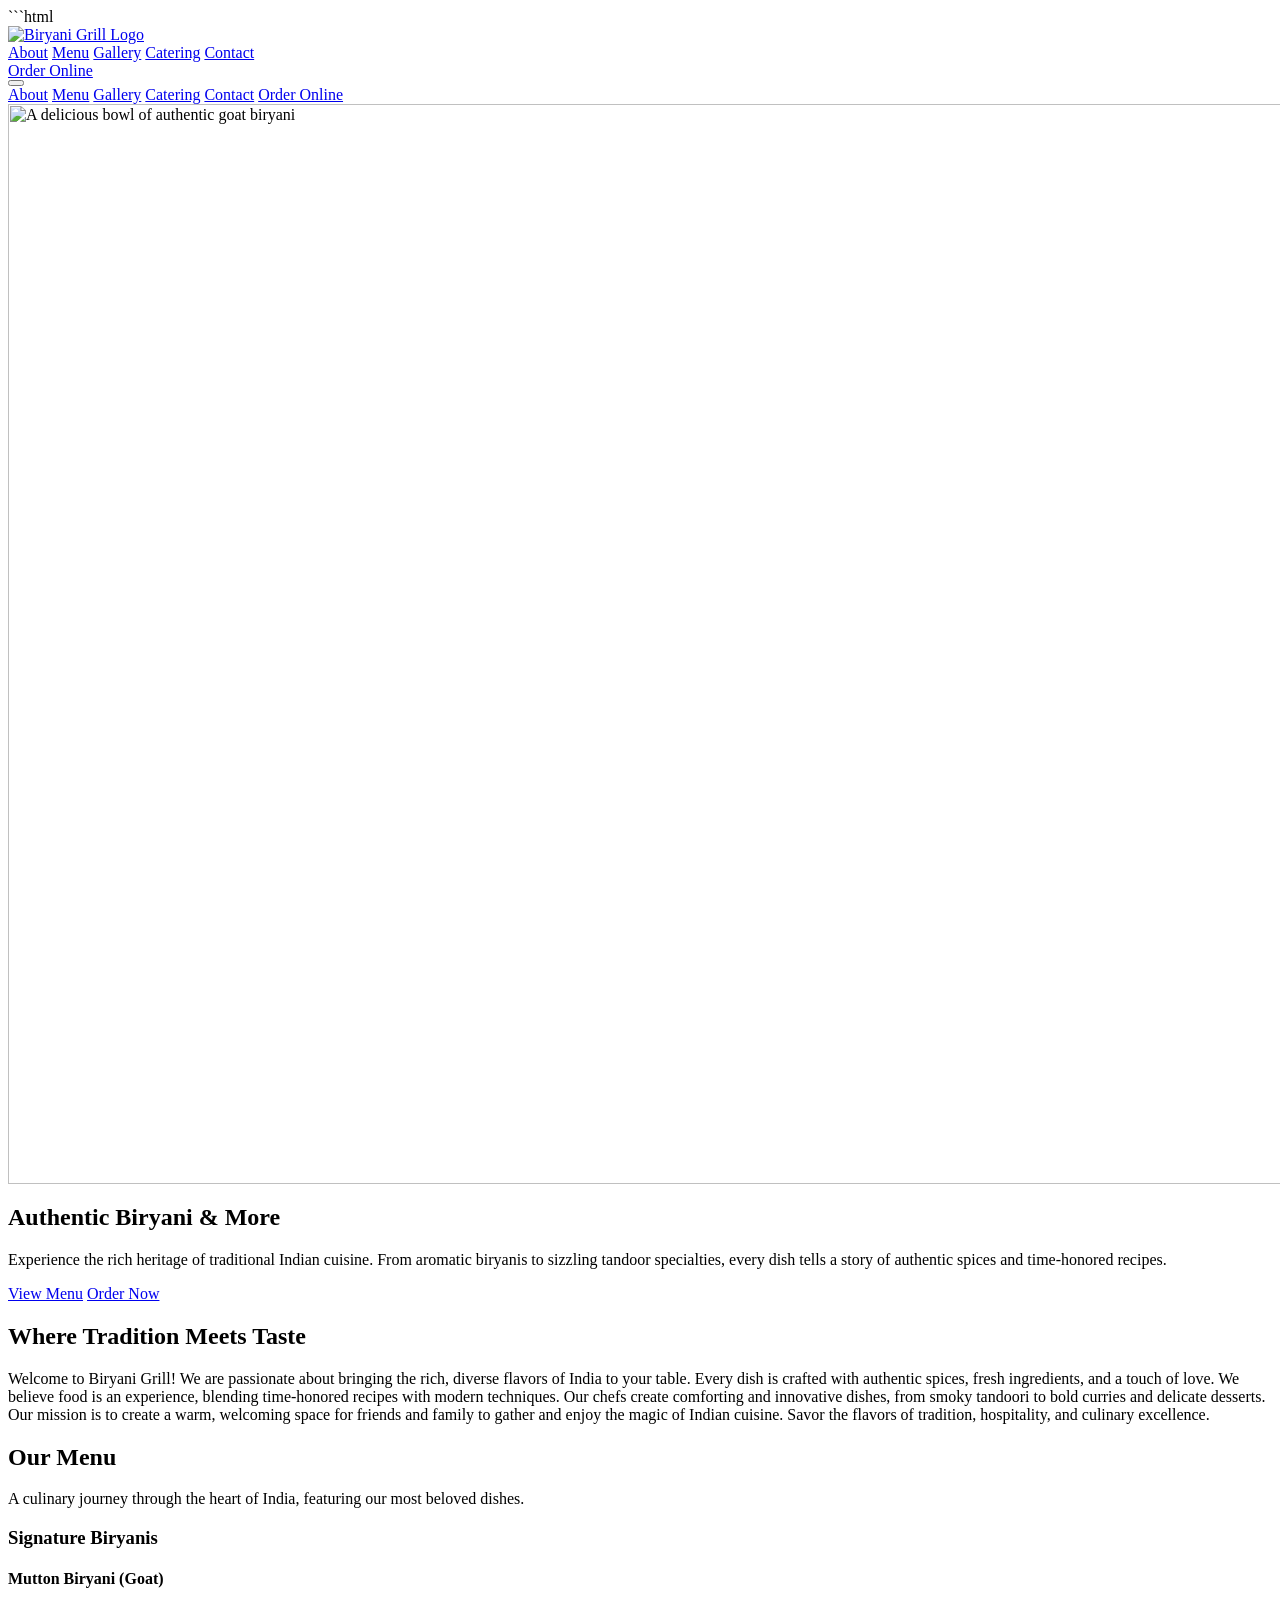
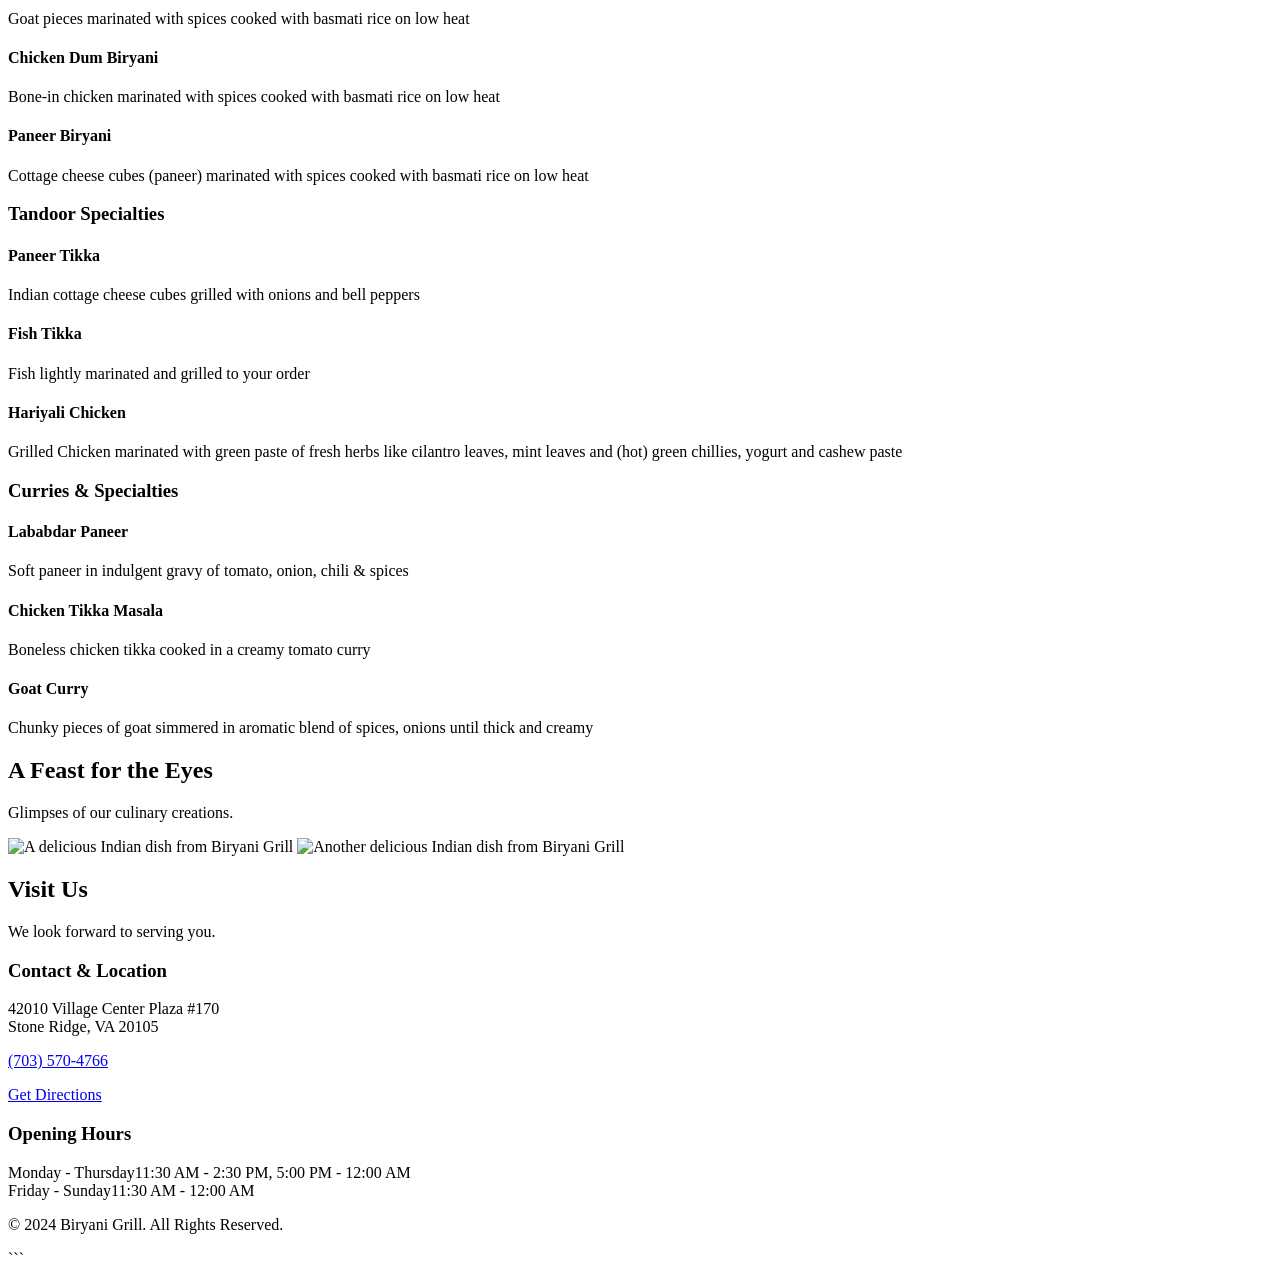
==== index.html @ 62612de9 "Updates from chat" ====
```html
<!DOCTYPE html>
<html lang="en" class="scroll-smooth">
<head>
    <meta charset="UTF-8">
    <meta name="viewport" content="width=device-width, initial-scale=1.0">
    <title>Biryani Grill – Authentic Indian Cuisine in Stone Ridge, VA</title>
    <meta name="description" content="Welcome to Biryani Grill! We serve authentic halal Indian biryani, tandoori dishes, and curries in Stone Ridge, VA. Dine-in, order online, or cater with us.">
    
    <!-- Open Graph -->
    <meta property="og:title" content="Biryani Grill – Authentic Indian Cuisine in Stone Ridge, VA">
    <meta property="og:description" content="Welcome to Biryani Grill! We serve authentic halal Indian biryani, tandoori dishes, and curries in Stone Ridge, VA. Dine-in, order online, or cater with us.">
    <meta property="og:type" content="website">
    <meta property="og:image" content="https://quseprdus1.blob.core.windows.net/kora-business-images/user-media/e6f0d2d3-84e2-43df-84f0-ff2c4bc6a031/de8c94d8-887e-4625-825f-ec262dbc28df/1777050733_3svif9.webp">
    <meta property="og:url" content="https://biryanigrill.com/">

    <!-- Favicon -->
    <link rel="icon" href="https://quseprdus1.blob.core.windows.net/kora-business-images/user-media/e6f0d2d3-84e2-43df-84f0-ff2c4bc6a031/de8c94d8-887e-4625-825f-ec262dbc28df/1777050731_bhnup9.webp">
    <link rel="shortcut icon" href="https://quseprdus1.blob.core.windows.net/kora-business-images/user-media/e6f0d2d3-84e2-43df-84f0-ff2c4bc6a031/de8c94d8-887e-4625-825f-ec262dbc28df/1777050731_bhnup9.webp">
    <link rel="apple-touch-icon" href="https://quseprdus1.blob.core.windows.net/kora-business-images/user-media/e6f0d2d3-84e2-43df-84f0-ff2c4bc6a031/de8c94d8-887e-4625-825f-ec262dbc28df/1777050731_bhnup9.webp">

    <!-- Canonical -->
    <link rel="canonical" href="https://biryanigrill.com/">

    <!-- Hero image preload -->
    <link rel="preload" as="image" href="https://quseprdus1.blob.core.windows.net/kora-business-images/user-media/e6f0d2d3-84e2-43df-84f0-ff2c4bc6a031/de8c94d8-887e-4625-825f-ec262dbc28df/1777050733_3svif9.webp">

    <!-- JSON-LD Structured Data -->
    <script type="application/ld+json">
    {
      "@context": "https://schema.org",
      "@type": "Restaurant",
      "name": "Biryani Grill",
      "description": "Welcome to Biryani Grill, where tradition meets taste! We are passionate about bringing the rich, diverse flavors of India to your table. Every dish is crafted with authentic spices, fresh ingredients, and a touch of love. We believe food is an experience, blending time-honored recipes with modern techniques. Our chefs create comforting and innovative dishes, from smoky tandoori to bold curries and delicate desserts. Our mission is to create a warm, welcoming space for friends and family to gather and enjoy the magic of Indian cuisine. Savor the flavors of tradition, hospitality, and culinary excellence.",
      "address": {
        "@type": "PostalAddress",
        "streetAddress": "42010 Village Center Plaza #170",
        "addressLocality": "Stone Ridge",
        "addressRegion": "VA",
        "postalCode": "20105",
        "addressCountry": "US"
      },
      "telephone": "+1-703-570-4766",
      "openingHours": [
        "Mo-Th 11:30-14:30",
        "Mo-Th 17:00-00:00",
        "Fr-Su 11:30-00:00"
      ],
      "image": "https://quseprdus1.blob.core.windows.net/kora-business-images/user-media/e6f0d2d3-84e2-43df-84f0-ff2c4bc6a031/de8c94d8-887e-4625-825f-ec262dbc28df/1777050731_bhnup9.webp",
      "servesCuisine": "Indian",
      "priceRange": "$$"
    }
    </script>

    <!-- Tailwind CSS -->
    <script src="https://cdn.tailwindcss.com"></script>
    <style type="text/tailwindcss">
        @layer base {
            h1, h2, h3, h4, h5, h6 {
                @apply font-serif;
            }
        }
        @layer utilities {
            .text-shadow {
                text-shadow: 2px 2px 4px rgba(0, 0, 0, 0.6);
            }
        }
    </style>
    <script>
        tailwind.config = {
            theme: {
                extend: {
                    colors: {
                        primary: '#000000',
                        secondary: '#ffffff',
                        accent: '#FFC107',
                    },
                    fontFamily: {
                        sans: ['"Lato"', 'sans-serif'],
                        serif: ['"Playfair Display"', 'serif'],
                    }
                }
            }
        }
    </script>
    
    <!-- Google Fonts -->
    <link rel="preconnect" href="https://fonts.googleapis.com">
    <link rel="preconnect" href="https://fonts.gstatic.com" crossorigin>
    <link href="https://fonts.googleapis.com/css2?family=Lato:wght@400;700&family=Playfair+Display:wght@700;900&display=swap" rel="stylesheet">
</head>
<body class="bg-primary text-secondary font-sans">

    <!-- Header -->
    <header id="header" class="bg-primary/80 backdrop-blur-md fixed top-0 left-0 right-0 z-50 transition-all duration-300">
        <div class="container mx-auto px-4 sm:px-6 lg:px-8">
            <div class="flex items-center justify-between h-20">
                <a href="index.html" class="flex-shrink-0">
                    <img class="h-12 w-auto" src="https://quseprdus1.blob.core.windows.net/kora-business-images/user-media/e6f0d2d3-84e2-43df-84f0-ff2c4bc6a031/de8c94d8-887e-4625-825f-ec262dbc28df/1777050731_bhnup9.webp" alt="Biryani Grill Logo">
                </a>
                <nav class="hidden md:flex items-center space-x-8">
                    <a href="#about" class="text-secondary hover:text-accent transition-colors">About</a>
                    <a href="#menu" class="text-secondary hover:text-accent transition-colors">Menu</a>
                    <a href="#gallery" class="text-secondary hover:text-accent transition-colors">Gallery</a>
                    <a href="catering.html" class="text-secondary hover:text-accent transition-colors">Catering</a>
                    <a href="#contact" class="text-secondary hover:text-accent transition-colors">Contact</a>
                </nav>
                <a href="tel:+17035704766" class="hidden md:inline-block bg-accent text-primary font-bold py-2 px-6 rounded-full hover:bg-yellow-300 transition-colors">Order Online</a>
                <div class="md:hidden">
                    <button id="mobile-menu-button" class="text-secondary focus:outline-none">
                        <i data-lucide="menu" class="w-6 h-6"></i>
                    </button>
                </div>
            </div>
        </div>
        <!-- Mobile Menu -->
        <div id="mobile-menu" class="hidden md:hidden">
            <nav class="px-2 pt-2 pb-4 space-y-1 sm:px-3">
                <a href="#about" class="block px-3 py-2 rounded-md text-base font-medium text-secondary hover:text-accent hover:bg-gray-800">About</a>
                <a href="#menu" class="block px-3 py-2 rounded-md text-base font-medium text-secondary hover:text-accent hover:bg-gray-800">Menu</a>
                <a href="#gallery" class="block px-3 py-2 rounded-md text-base font-medium text-secondary hover:text-accent hover:bg-gray-800">Gallery</a>
                <a href="catering.html" class="block px-3 py-2 rounded-md text-base font-medium text-secondary hover:text-accent hover:bg-gray-800">Catering</a>
                <a href="#contact" class="block px-3 py-2 rounded-md text-base font-medium text-secondary hover:text-accent hover:bg-gray-800">Contact</a>
                <a href="tel:+17035704766" class="block w-full text-left mt-2 px-3 py-2 rounded-md text-base font-medium bg-accent text-primary hover:bg-yellow-300">Order Online</a>
            </nav>
        </div>
    </header>

    <main>
        <!-- Hero Section -->
        <section class="relative h-screen min-h-[600px] flex items-center justify-center text-center text-secondary">
            <div class="absolute inset-0 bg-primary/60 z-10"></div>
            <img src="https://quseprdus1.blob.core.windows.net/kora-business-images/user-media/e6f0d2d3-84e2-43df-84f0-ff2c4bc6a031/de8c94d8-887e-4625-825f-ec262dbc28df/1777050733_3svif9.webp" 
                 alt="A delicious bowl of authentic goat biryani" 
                 class="absolute inset-0 w-full h-full object-cover"
                 loading="eager" fetchpriority="high" decoding="async" width="1920" height="1080">
            <div class="relative z-20 p-4">
                <h1 class="text-5xl md:text-7xl font-bold font-serif text-shadow mb-4">Authentic Biryani & More</h1>
                <p class="max-w-2xl mx-auto text-lg md:text-xl text-shadow mb-8">Experience the rich heritage of traditional Indian cuisine. From aromatic biryanis to sizzling tandoor specialties, every dish tells a story of authentic spices and time-honored recipes.</p>
                <div class="space-x-4">
                    <a href="#menu" class="bg-accent text-primary font-bold py-3 px-8 rounded-full hover:bg-yellow-300 transition-colors text-lg">View Menu</a>
                    <a href="tel:+17035704766" class="bg-transparent border-2 border-accent text-accent font-bold py-3 px-8 rounded-full hover:bg-accent hover:text-primary transition-colors text-lg">Order Now</a>
                </div>
            </div>
        </section>

        <!-- About Section -->
        <section id="about" class="py-20 sm:py-32 bg-gray-900">
            <div class="container mx-auto px-4 sm:px-6 lg:px-8">
                <div class="max-w-3xl mx-auto text-center">
                    <h2 class="text-4xl font-bold text-accent mb-6">Where Tradition Meets Taste</h2>
                    <p class="text-lg text-gray-300 leading-relaxed">
                        Welcome to Biryani Grill! We are passionate about bringing the rich, diverse flavors of India to your table. Every dish is crafted with authentic spices, fresh ingredients, and a touch of love. We believe food is an experience, blending time-honored recipes with modern techniques. Our chefs create comforting and innovative dishes, from smoky tandoori to bold curries and delicate desserts. Our mission is to create a warm, welcoming space for friends and family to gather and enjoy the magic of Indian cuisine. Savor the flavors of tradition, hospitality, and culinary excellence.
                    </p>
                </div>
            </div>
        </section>

        <!-- Menu Section -->
        <section id="menu" class="py-20 sm:py-32">
            <div class="container mx-auto px-4 sm:px-6 lg:px-8">
                <div class="text-center mb-16">
                    <h2 class="text-4xl font-bold text-accent mb-4">Our Menu</h2>
                    <p class="text-lg text-gray-300 max-w-2xl mx-auto">A culinary journey through the heart of India, featuring our most beloved dishes.</p>
                </div>
                <div class="grid md:grid-cols-2 lg:grid-cols-3 gap-12">
                    <div>
                        <h3 class="text-2xl font-bold text-accent border-b-2 border-accent/50 pb-2 mb-6">Signature Biryanis</h3>
                        <div class="space-y-6">
                            <div>
                                <h4 class="text-xl font-bold">Mutton Biryani (Goat)</h4>
                                <p class="text-gray-400">Goat pieces marinated with spices cooked with basmati rice on low heat</p>
                            </div>
                            <div>
                                <h4 class="text-xl font-bold">Chicken Dum Biryani</h4>
                                <p class="text-gray-400">Bone-in chicken marinated with spices cooked with basmati rice on low heat</p>
                            </div>
                            <div>
                                <h4 class="text-xl font-bold">Paneer Biryani</h4>
                                <p class="text-gray-400">Cottage cheese cubes (paneer) marinated with spices cooked with basmati rice on low heat</p>
                            </div>
                        </div>
                    </div>
                    <div>
                        <h3 class="text-2xl font-bold text-accent border-b-2 border-accent/50 pb-2 mb-6">Tandoor Specialties</h3>
                        <div class="space-y-6">
                            <div>
                                <h4 class="text-xl font-bold">Paneer Tikka</h4>
                                <p class="text-gray-400">Indian cottage cheese cubes grilled with onions and bell peppers</p>
                            </div>
                            <div>
                                <h4 class="text-xl font-bold">Fish Tikka</h4>
                                <p class="text-gray-400">Fish lightly marinated and grilled to your order</p>
                            </div>
                            <div>
                                <h4 class="text-xl font-bold">Hariyali Chicken</h4>
                                <p class="text-gray-400">Grilled Chicken marinated with green paste of fresh herbs like cilantro leaves, mint leaves and (hot) green chillies, yogurt and cashew paste</p>
                            </div>
                        </div>
                    </div>
                    <div>
                        <h3 class="text-2xl font-bold text-accent border-b-2 border-accent/50 pb-2 mb-6">Curries & Specialties</h3>
                        <div class="space-y-6">
                            <div>
                                <h4 class="text-xl font-bold">Lababdar Paneer</h4>
                                <p class="text-gray-400">Soft paneer in indulgent gravy of tomato, onion, chili & spices</p>
                            </div>
                            <div>
                                <h4 class="text-xl font-bold">Chicken Tikka Masala</h4>
                                <p class="text-gray-400">Boneless chicken tikka cooked in a creamy tomato curry</p>
                            </div>
                            <div>
                                <h4 class="text-xl font-bold">Goat Curry</h4>
                                <p class="text-gray-400">Chunky pieces of goat simmered in aromatic blend of spices, onions until thick and creamy</p>
                            </div>
                        </div>
                    </div>
                </div>
            </div>
        </section>

        <!-- Gallery Section -->
        <section id="gallery" class="py-20 sm:py-32 bg-gray-900">
            <div class="container mx-auto px-4 sm:px-6 lg:px-8">
                <div class="text-center mb-16">
                    <h2 class="text-4xl font-bold text-accent mb-4">A Feast for the Eyes</h2>
                    <p class="text-lg text-gray-300">Glimpses of our culinary creations.</p>
                </div>
                <div class="grid grid-cols-1 sm:grid-cols-2 gap-4">
                    <img src="https://quseprdus1.blob.core.windows.net/kora-business-images/user-media/e6f0d2d3-84e2-43df-84f0-ff2c4bc6a031/de8c94d8-887e-4625-825f-ec262dbc28df/1777050734_c4uli3.webp" alt="A delicious Indian dish from Biryani Grill" class="w-full h-full object-cover rounded-lg shadow-lg" loading="lazy">
                    <img src="https://quseprdus1.blob.core.windows.net/kora-business-images/user-media/e6f0d2d3-84e2-43df-84f0-ff2c4bc6a031/de8c94d8-887e-4625-825f-ec262dbc28df/1777050736_p3c1go.webp" alt="Another delicious Indian dish from Biryani Grill" class="w-full h-full object-cover rounded-lg shadow-lg" loading="lazy">
                </div>
            </div>
        </section>

        <!-- Contact & Hours Section -->
        <section id="contact" class="py-20 sm:py-32">
            <div class="container mx-auto px-4 sm:px-6 lg:px-8">
                <div class="text-center mb-16">
                    <h2 class="text-4xl font-bold text-accent mb-4">Visit Us</h2>
                    <p class="text-lg text-gray-300">We look forward to serving you.</p>
                </div>
                <div class="grid md:grid-cols-2 gap-12 items-start">
                    <div class="bg-gray-900 p-8 rounded-lg">
                        <h3 class="text-2xl font-bold text-accent mb-6">Contact & Location</h3>
                        <div class="space-y-4 text-lg">
                            <p class="flex items-start">
                                <i data-lucide="map-pin" class="w-6 h-6 mr-3 mt-1 text-accent flex-shrink-0"></i>
                                <span>42010 Village Center Plaza #170<br>Stone Ridge, VA 20105</span>
                            </p>
                            <p class="flex items-center">
                                <i data-lucide="phone" class="w-6 h-6 mr-3 text-accent"></i>
                                <a href="tel:+17035704766" class="hover:text-accent">(703) 570-4766</a>
                            </p>
                        </div>
                         <a href="https://www.google.com/maps/search/?api=1&query=42010%20Village%20Center%20Plaza%20%23170%2C%20Stone%20Ridge%2C%20VA%2020105" target="_blank" rel="noopener noreferrer" class="mt-6 inline-block bg-accent text-primary font-bold py-3 px-8 rounded-full hover:bg-yellow-300 transition-colors">Get Directions</a>
                    </div>
                    <div class="bg-gray-900 p-8 rounded-lg">
                        <h3 class="text-2xl font-bold text-accent mb-6">Opening Hours</h3>
                        <div class="space-y-2 text-lg">
                            <div class="flex justify-between"><span class="text-gray-300">Monday - Thursday</span><span>11:30 AM - 2:30 PM, 5:00 PM - 12:00 AM</span></div>
                            <div class="flex justify-between"><span class="text-gray-300">Friday - Sunday</span><span>11:30 AM - 12:00 AM</span></div>
                        </div>
                    </div>
                </div>
            </div>
        </section>
    </main>

    <!-- Footer -->
    <footer class="bg-gray-900 border-t border-gray-800">
        <div class="container mx-auto px-4 sm:px-6 lg:px-8 py-8">
            <div class="flex flex-col sm:flex-row justify-between items-center">
                <p class="text-gray-400">&copy; 2024 Biryani Grill. All Rights Reserved.</p>
                <div class="flex space-x-4 mt-4 sm:mt-0">
                    <a href="https://www.instagram.com/biryanigrill_va/?igsh=MXY0OG0zMWxxcHZ1aA%3D%3D" target="_blank" rel="noopener noreferrer" class="text-gray-400 hover:text-accent"><i data-lucide="instagram" class="w-6 h-6"></i></a>
                    <a href="https://www.facebook.com/biryanigrillva" target="_blank" rel="noopener noreferrer" class="text-gray-400 hover:text-accent"><i data-lucide="facebook" class="w-6 h-6"></i></a>
                </div>
            </div>
        </div>
    </footer>

    <!-- Lucide Icons -->
    <script src="https://unpkg.com/lucide@latest"></script>
    <script>
        lucide.createIcons();

        // Mobile menu toggle
        const mobileMenuButton = document.getElementById('mobile-menu-button');
        const mobileMenu = document.getElementById('mobile-menu');
        mobileMenuButton.addEventListener('click', () => {
            mobileMenu.classList.toggle('hidden');
        });

        // Close mobile menu on link click
        document.querySelectorAll('#mobile-menu a').forEach(link => {
            link.addEventListener('click', () => {
                mobileMenu.classList.add('hidden');
            });
        });
        
        // Header shadow on scroll
        const header = document.getElementById('header');
        window.addEventListener('scroll', () => {
            if (window.scrollY > 10) {
                header.classList.add('shadow-lg');
            } else {
                header.classList.remove('shadow-lg');
            }
        });
    </script>
</body>
</html>
```
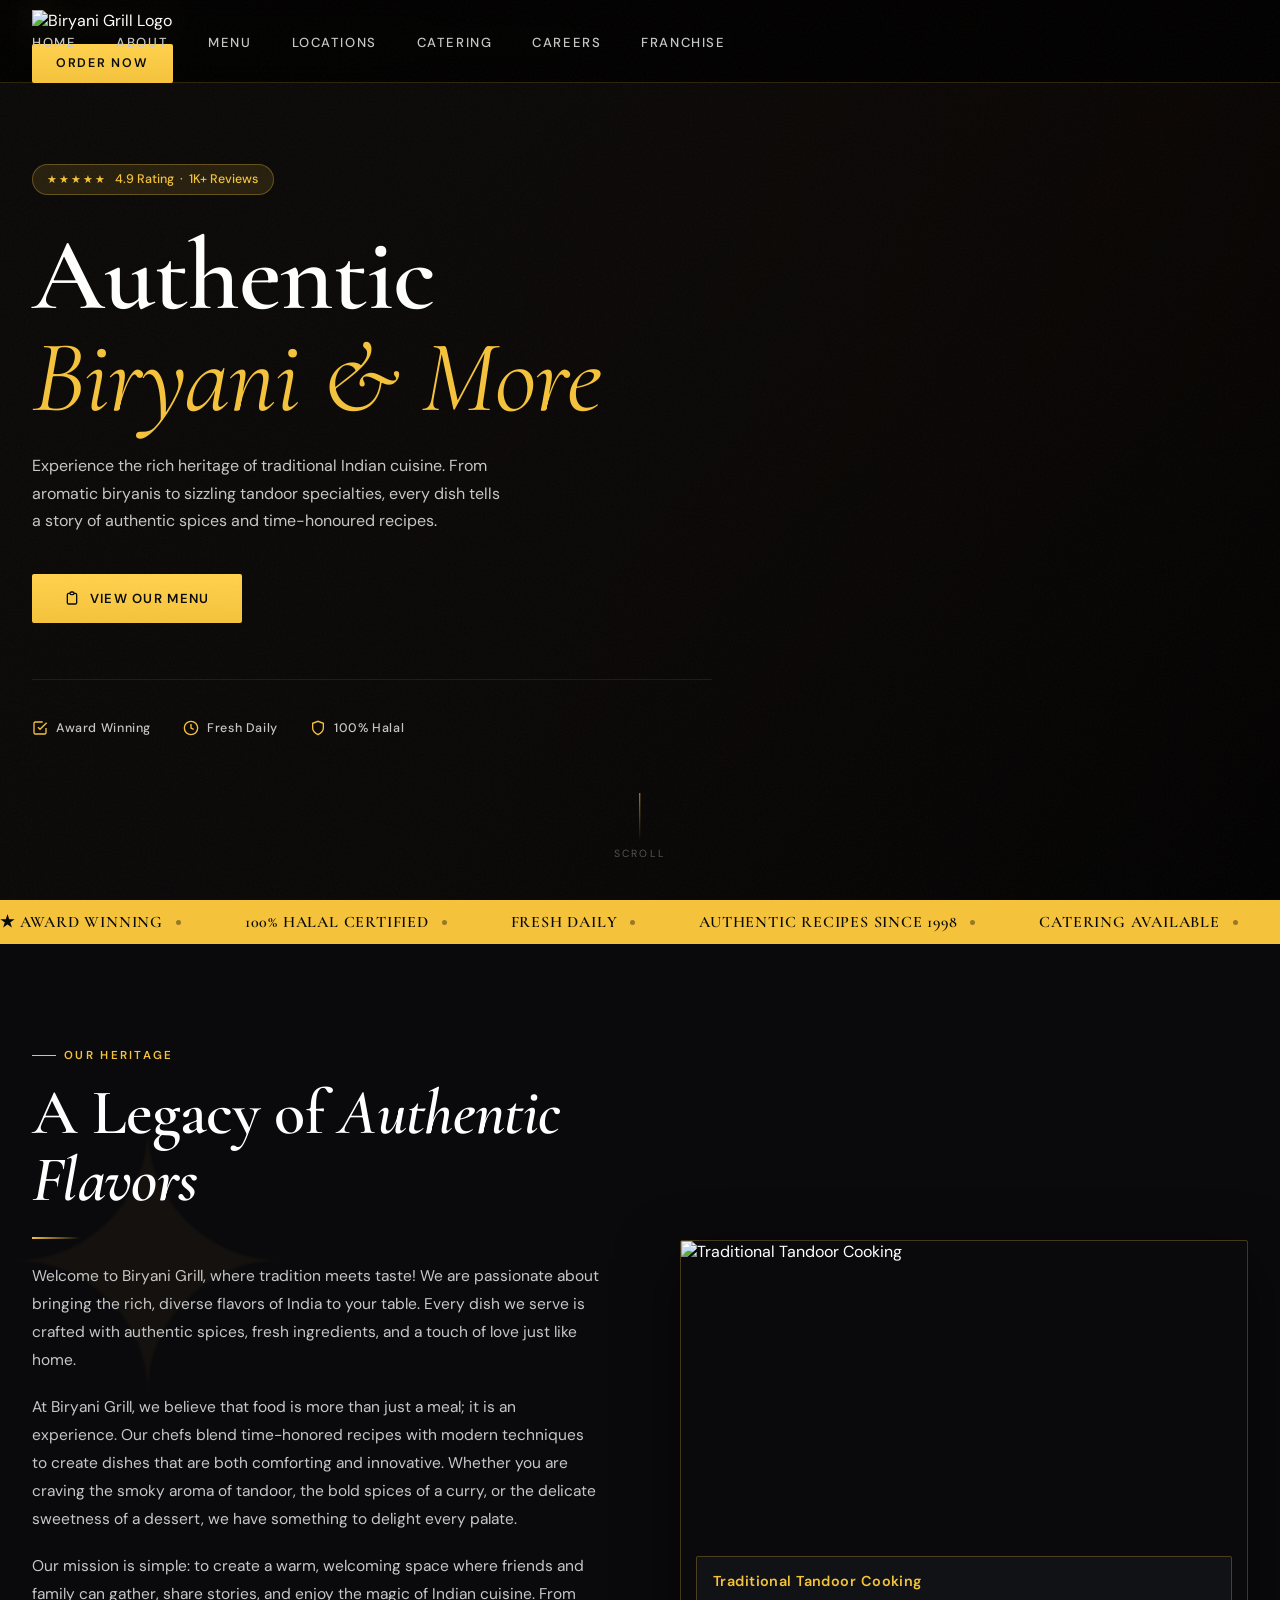
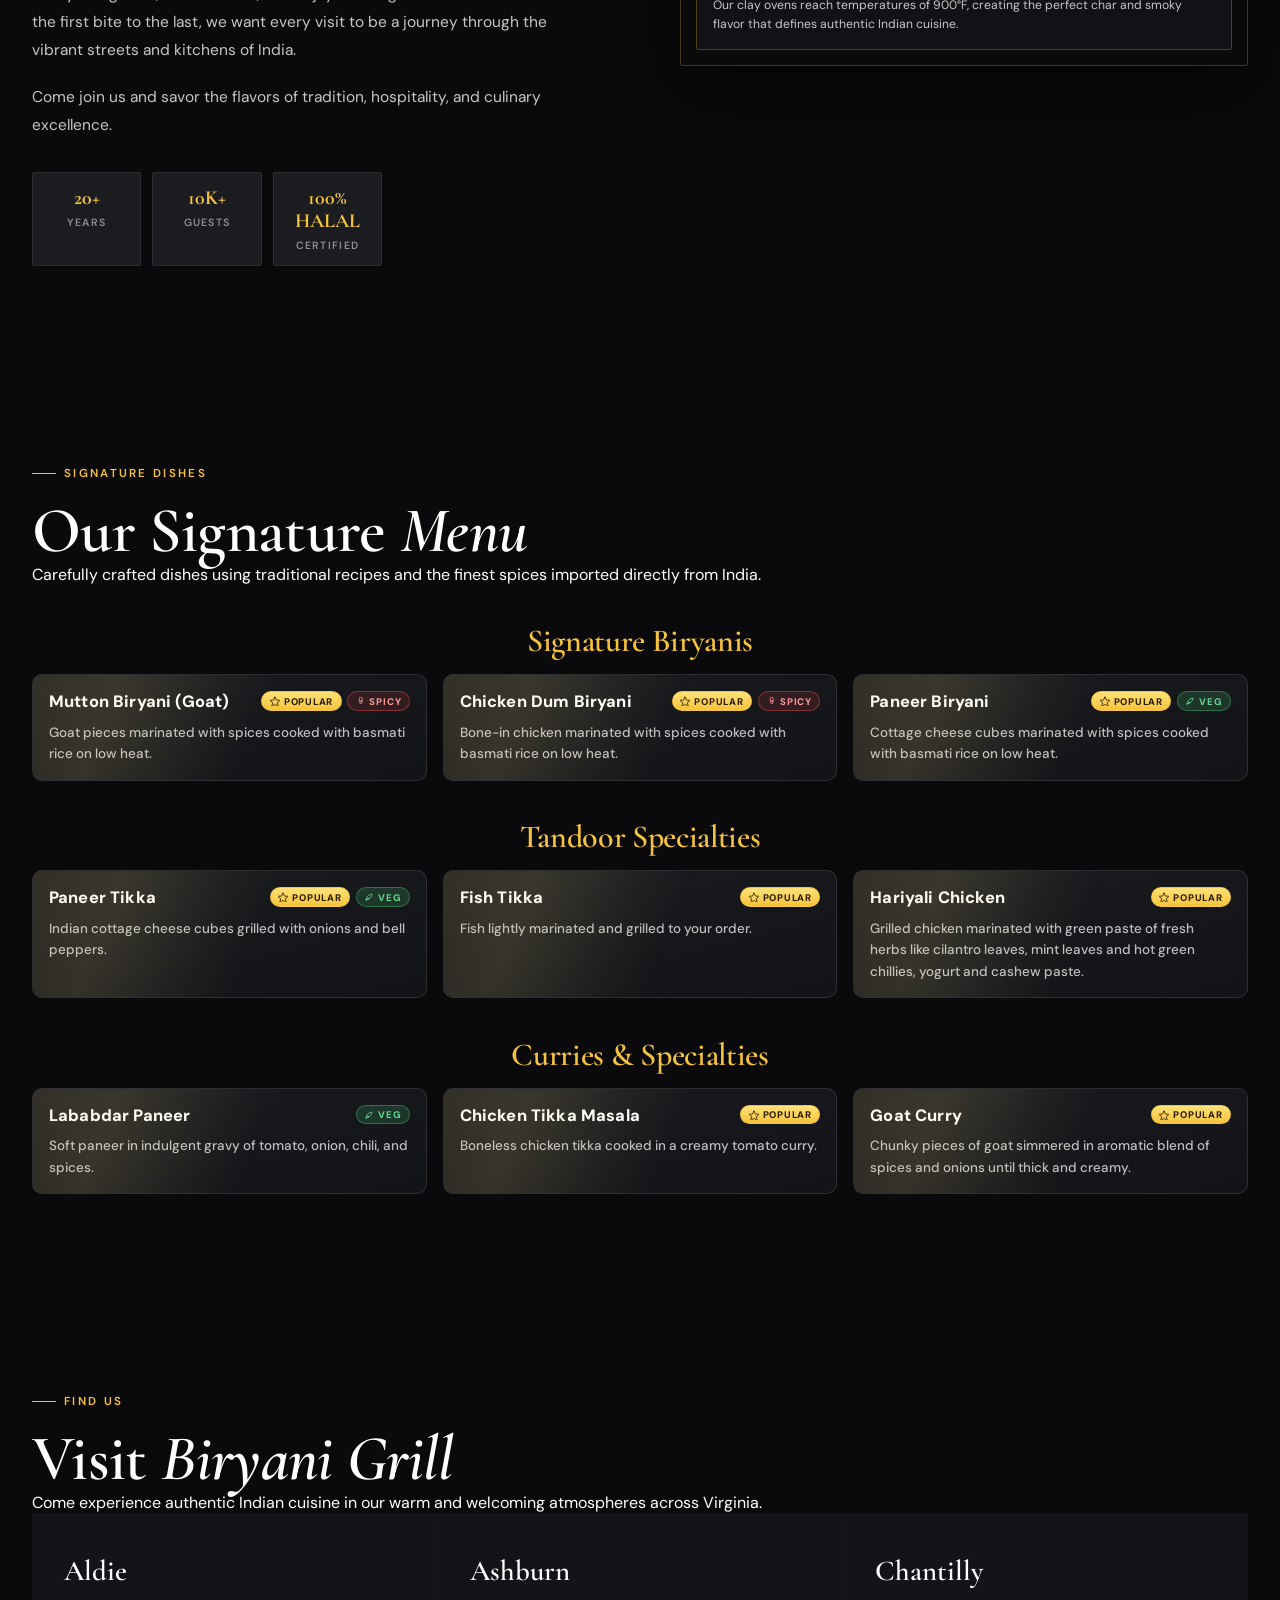
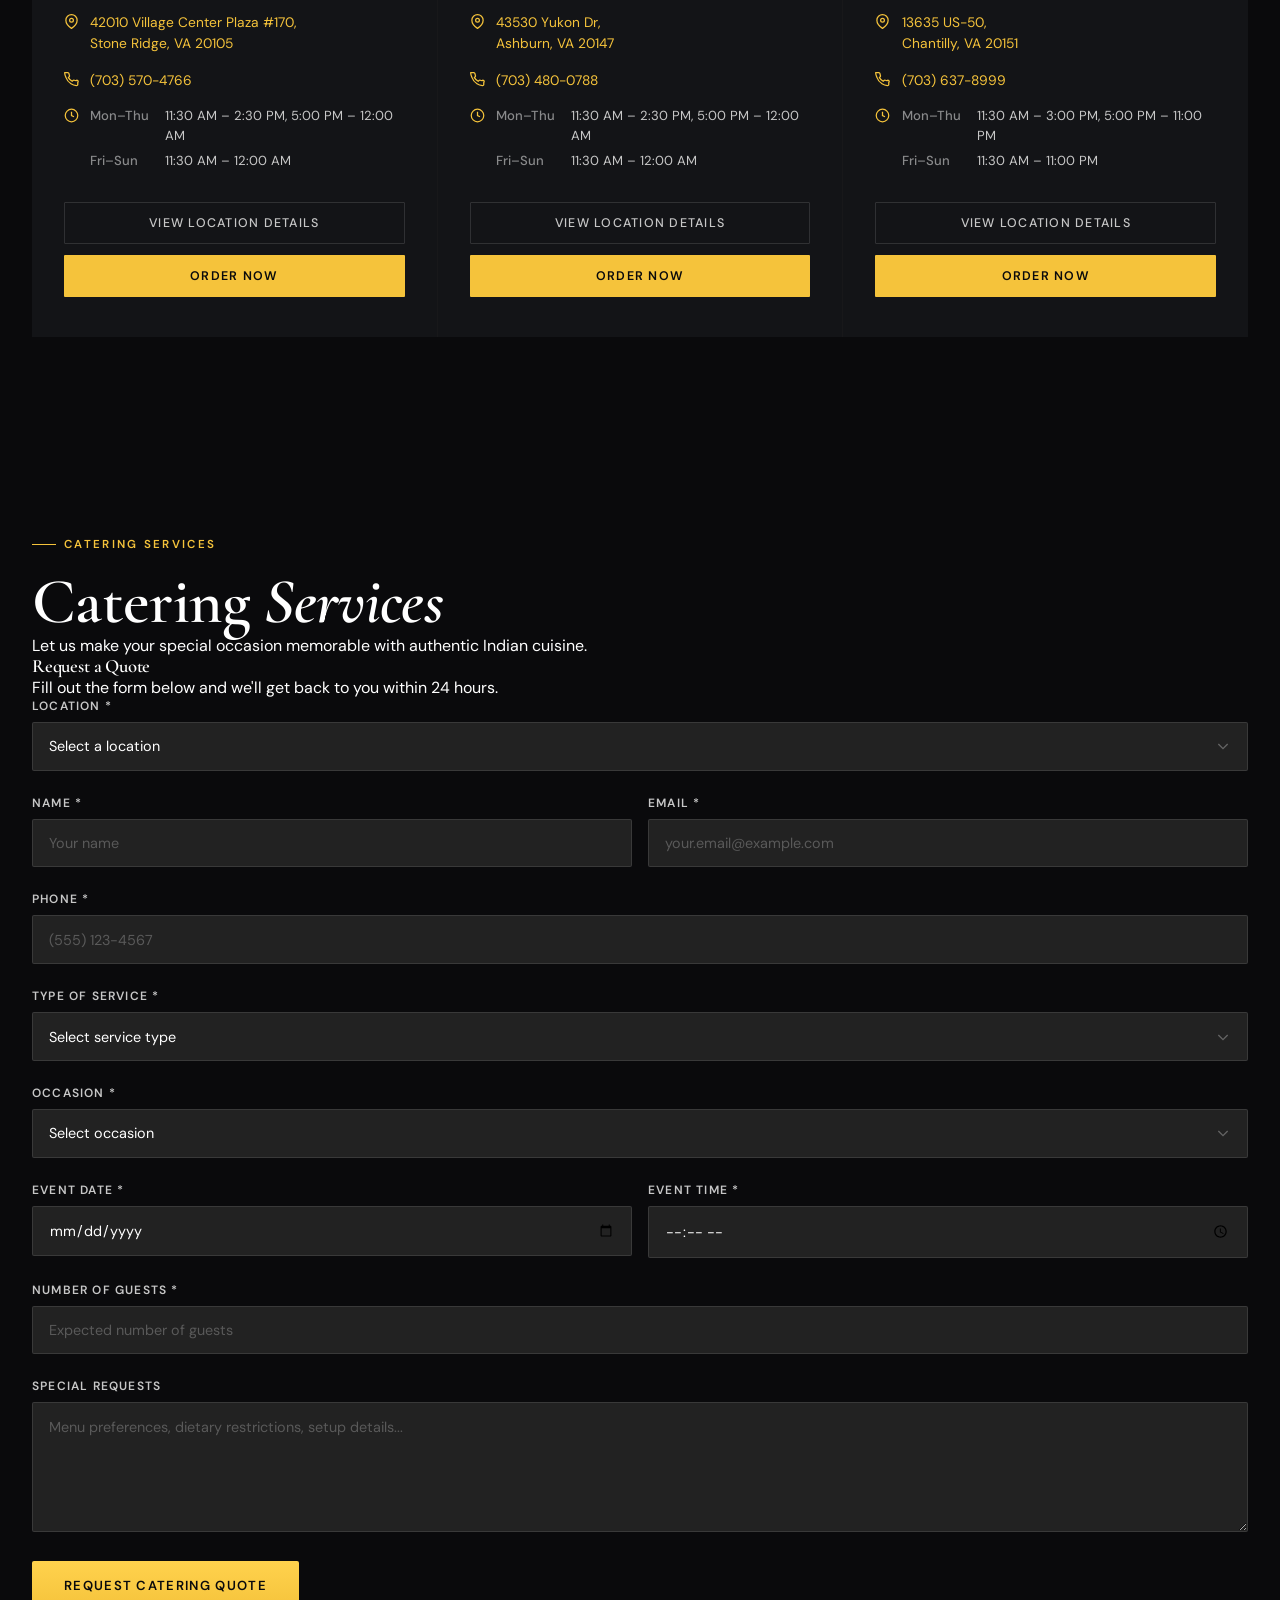
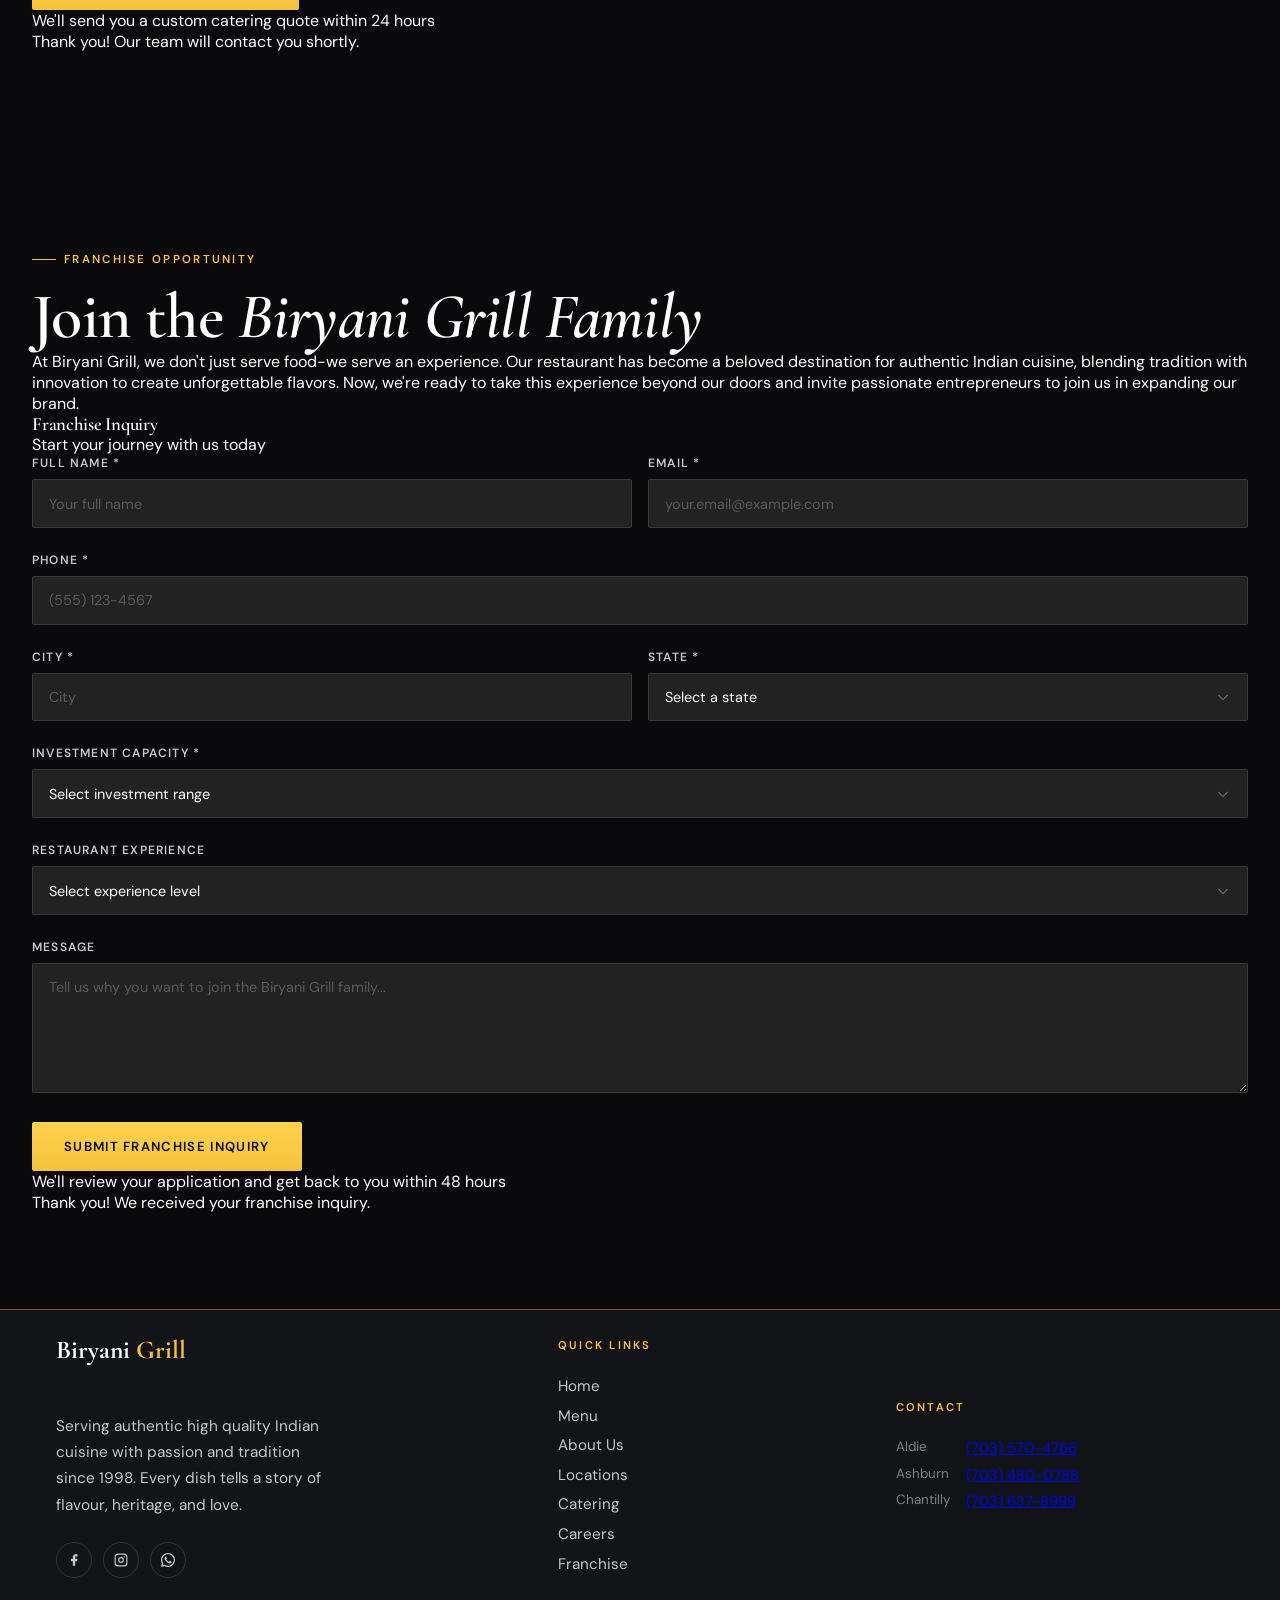
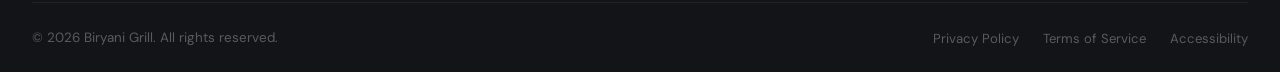
==== commit 5bc9c01f: "Add new HTML pages for About Us, Aldie, Ashburn, Chantilly, Careers, Franchise, and updated Catering" ====
--- a/index.html
+++ b/index.html
@@ -1,314 +1,782 @@
-```html
 <!DOCTYPE html>
-<html lang="en" class="scroll-smooth">
+<html lang="en">
+
 <head>
-    <meta charset="UTF-8">
-    <meta name="viewport" content="width=device-width, initial-scale=1.0">
-    <title>Biryani Grill – Authentic Indian Cuisine in Stone Ridge, VA</title>
-    <meta name="description" content="Welcome to Biryani Grill! We serve authentic halal Indian biryani, tandoori dishes, and curries in Stone Ridge, VA. Dine-in, order online, or cater with us.">
-    
-    <!-- Open Graph -->
-    <meta property="og:title" content="Biryani Grill – Authentic Indian Cuisine in Stone Ridge, VA">
-    <meta property="og:description" content="Welcome to Biryani Grill! We serve authentic halal Indian biryani, tandoori dishes, and curries in Stone Ridge, VA. Dine-in, order online, or cater with us.">
-    <meta property="og:type" content="website">
-    <meta property="og:image" content="https://quseprdus1.blob.core.windows.net/kora-business-images/user-media/e6f0d2d3-84e2-43df-84f0-ff2c4bc6a031/de8c94d8-887e-4625-825f-ec262dbc28df/1777050733_3svif9.webp">
-    <meta property="og:url" content="https://biryanigrill.com/">
-
-    <!-- Favicon -->
-    <link rel="icon" href="https://quseprdus1.blob.core.windows.net/kora-business-images/user-media/e6f0d2d3-84e2-43df-84f0-ff2c4bc6a031/de8c94d8-887e-4625-825f-ec262dbc28df/1777050731_bhnup9.webp">
-    <link rel="shortcut icon" href="https://quseprdus1.blob.core.windows.net/kora-business-images/user-media/e6f0d2d3-84e2-43df-84f0-ff2c4bc6a031/de8c94d8-887e-4625-825f-ec262dbc28df/1777050731_bhnup9.webp">
-    <link rel="apple-touch-icon" href="https://quseprdus1.blob.core.windows.net/kora-business-images/user-media/e6f0d2d3-84e2-43df-84f0-ff2c4bc6a031/de8c94d8-887e-4625-825f-ec262dbc28df/1777050731_bhnup9.webp">
-
-    <!-- Canonical -->
-    <link rel="canonical" href="https://biryanigrill.com/">
-
-    <!-- Hero image preload -->
-    <link rel="preload" as="image" href="https://quseprdus1.blob.core.windows.net/kora-business-images/user-media/e6f0d2d3-84e2-43df-84f0-ff2c4bc6a031/de8c94d8-887e-4625-825f-ec262dbc28df/1777050733_3svif9.webp">
-
-    <!-- JSON-LD Structured Data -->
-    <script type="application/ld+json">
-    {
-      "@context": "https://schema.org",
-      "@type": "Restaurant",
-      "name": "Biryani Grill",
-      "description": "Welcome to Biryani Grill, where tradition meets taste! We are passionate about bringing the rich, diverse flavors of India to your table. Every dish is crafted with authentic spices, fresh ingredients, and a touch of love. We believe food is an experience, blending time-honored recipes with modern techniques. Our chefs create comforting and innovative dishes, from smoky tandoori to bold curries and delicate desserts. Our mission is to create a warm, welcoming space for friends and family to gather and enjoy the magic of Indian cuisine. Savor the flavors of tradition, hospitality, and culinary excellence.",
-      "address": {
-        "@type": "PostalAddress",
-        "streetAddress": "42010 Village Center Plaza #170",
-        "addressLocality": "Stone Ridge",
-        "addressRegion": "VA",
-        "postalCode": "20105",
-        "addressCountry": "US"
+  <meta charset="UTF-8" />
+  <meta name="viewport" content="width=device-width, initial-scale=1.0" />
+  <title>Biryani Grill — Authentic Indian Restaurant | Aldie, Ashburn &amp; Chantilly, VA</title>
+  <meta name="description"
+    content="Experience the rich heritage of traditional Indian cuisine at Biryani Grill. Award-winning biryanis, tandoor specialties, and halal Indian dining in Aldie, Ashburn &amp; Chantilly, Virginia. Dine-in, order online, or cater with us." />
+
+  <!-- Open Graph -->
+  <meta property="og:title"
+    content="Biryani Grill — Authentic Indian Restaurant | Aldie, Ashburn &amp; Chantilly, VA" />
+  <meta property="og:description"
+    content="Experience the rich heritage of traditional Indian cuisine at Biryani Grill. Award-winning biryanis, tandoor specialties, and halal Indian dining in Aldie, Ashburn &amp; Chantilly, Virginia. Dine-in, order online, or cater with us." />
+  <meta property="og:type" content="website" />
+  <meta property="og:image"
+    content="https://quseprdus1.blob.core.windows.net/kora-business-images/user-media/e6f0d2d3-84e2-43df-84f0-ff2c4bc6a031/de8c94d8-887e-4625-825f-ec262dbc28df/1777050733_3svif9.webp" />
+  <meta property="og:url" content="https://biryanigrill.com/" />
+  <meta property="og:site_name" content="Biryani Grill" />
+  <meta property="og:locale" content="en_US" />
+
+  <!-- Twitter -->
+  <meta name="twitter:card" content="summary_large_image" />
+  <meta name="twitter:title"
+    content="Biryani Grill — Authentic Indian Restaurant | Aldie, Ashburn &amp; Chantilly, VA" />
+  <meta name="twitter:description"
+    content="Award-winning biryanis, tandoor specialties, and halal Indian dining in Aldie, Ashburn &amp; Chantilly, Virginia." />
+  <meta name="twitter:image"
+    content="https://quseprdus1.blob.core.windows.net/kora-business-images/user-media/e6f0d2d3-84e2-43df-84f0-ff2c4bc6a031/de8c94d8-887e-4625-825f-ec262dbc28df/1777050733_3svif9.webp" />
+
+  <!-- Favicon (Kora media) -->
+  <link rel="icon" type="image/webp"
+    href="https://quseprdus1.blob.core.windows.net/kora-business-images/user-media/e6f0d2d3-84e2-43df-84f0-ff2c4bc6a031/de8c94d8-887e-4625-825f-ec262dbc28df/1777050731_bhnup9.webp" />
+  <link rel="shortcut icon"
+    href="https://quseprdus1.blob.core.windows.net/kora-business-images/user-media/e6f0d2d3-84e2-43df-84f0-ff2c4bc6a031/de8c94d8-887e-4625-825f-ec262dbc28df/1777050731_bhnup9.webp" />
+  <link rel="apple-touch-icon"
+    href="https://quseprdus1.blob.core.windows.net/kora-business-images/user-media/e6f0d2d3-84e2-43df-84f0-ff2c4bc6a031/de8c94d8-887e-4625-825f-ec262dbc28df/1777050731_bhnup9.webp" />
+
+  <link rel="canonical" href="https://biryanigrill.com/" />
+
+  <link rel="preload" as="image"
+    href="https://quseprdus1.blob.core.windows.net/kora-business-images/user-media/e6f0d2d3-84e2-43df-84f0-ff2c4bc6a031/de8c94d8-887e-4625-825f-ec262dbc28df/1777050733_3svif9.webp" />
+
+  <script type="application/ld+json">
+  {
+    "@context": "https://schema.org",
+    "@graph": [
+      {
+        "@type": "WebSite",
+        "name": "Biryani Grill",
+        "url": "https://biryanigrill.com/"
       },
-      "telephone": "+1-703-570-4766",
-      "openingHours": [
-        "Mo-Th 11:30-14:30",
-        "Mo-Th 17:00-00:00",
-        "Fr-Su 11:30-00:00"
-      ],
-      "image": "https://quseprdus1.blob.core.windows.net/kora-business-images/user-media/e6f0d2d3-84e2-43df-84f0-ff2c4bc6a031/de8c94d8-887e-4625-825f-ec262dbc28df/1777050731_bhnup9.webp",
-      "servesCuisine": "Indian",
-      "priceRange": "$$"
+      {
+        "@type": "Restaurant",
+        "name": "Biryani Grill — Aldie",
+        "url": "https://biryanigrill.com/aldie.html",
+        "description": "Welcome to Biryani Grill, where tradition meets taste! We are passionate about bringing the rich, diverse flavors of India to your table. Every dish is crafted with authentic spices, fresh ingredients, and a touch of love.",
+        "image": "https://quseprdus1.blob.core.windows.net/kora-business-images/user-media/e6f0d2d3-84e2-43df-84f0-ff2c4bc6a031/de8c94d8-887e-4625-825f-ec262dbc28df/1777052413_bgb3vu.jpg",
+        "telephone": "+1-703-570-4766",
+        "address": {
+          "@type": "PostalAddress",
+          "streetAddress": "42010 Village Center Plaza #170",
+          "addressLocality": "Stone Ridge",
+          "addressRegion": "VA",
+          "postalCode": "20105",
+          "addressCountry": "US"
+        },
+        "openingHours": ["Mo-Th 11:30-14:30", "Mo-Th 17:00-00:00", "Fr-Su 11:30-00:00"],
+        "servesCuisine": "Indian",
+        "priceRange": "$$"
+      },
+      {
+        "@type": "Restaurant",
+        "name": "Biryani Grill — Ashburn",
+        "url": "https://biryanigrill.com/ashburn.html",
+        "description": "Welcome to Biryani Grill, where tradition meets taste! We are passionate about bringing the rich, diverse flavors of India to your table. Every dish is crafted with authentic spices, fresh ingredients, and a touch of love.",
+        "image": "https://quseprdus1.blob.core.windows.net/kora-business-images/user-media/e6f0d2d3-84e2-43df-84f0-ff2c4bc6a031/de8c94d8-887e-4625-825f-ec262dbc28df/1777052436_uxwilk.jpg",
+        "telephone": "+1-703-480-0788",
+        "address": {
+          "@type": "PostalAddress",
+          "streetAddress": "43530 Yukon Dr",
+          "addressLocality": "Ashburn",
+          "addressRegion": "VA",
+          "postalCode": "20147",
+          "addressCountry": "US"
+        },
+        "openingHours": ["Mo-Th 11:30-14:30", "Mo-Th 17:00-00:00", "Fr-Su 11:30-00:00"],
+        "servesCuisine": "Indian",
+        "priceRange": "$$"
+      },
+      {
+        "@type": "Restaurant",
+        "name": "Biryani Grill — Chantilly",
+        "url": "https://biryanigrill.com/chantilly.html",
+        "description": "Welcome to Biryani Grill, where tradition meets taste! We are passionate about bringing the rich, diverse flavors of India to your table. Every dish is crafted with authentic spices, fresh ingredients, and a touch of love.",
+        "image": "https://quseprdus1.blob.core.windows.net/kora-business-images/user-media/e6f0d2d3-84e2-43df-84f0-ff2c4bc6a031/de8c94d8-887e-4625-825f-ec262dbc28df/1777052460_87s5ou.jpg",
+        "telephone": "+1-703-637-8999",
+        "address": {
+          "@type": "PostalAddress",
+          "streetAddress": "13635 US-50",
+          "addressLocality": "Chantilly",
+          "addressRegion": "VA",
+          "postalCode": "20151",
+          "addressCountry": "US"
+        },
+        "openingHours": ["Mo-Th 11:30-15:00", "Mo-Th 17:00-23:00", "Fr-Sa 11:30-23:00", "Su 11:30-23:00"],
+        "servesCuisine": "Indian",
+        "priceRange": "$$"
+      }
+    ]
+  }
+  </script>
+
+  <link rel="stylesheet" href="styles.css" />
+  <script src="https://cdn.tailwindcss.com"></script>
+  <script>
+    tailwind.config = {
+      corePlugins: { preflight: false },
+      theme: { extend: {} }
     }
-    </script>
-
-    <!-- Tailwind CSS -->
-    <script src="https://cdn.tailwindcss.com"></script>
-    <style type="text/tailwindcss">
-        @layer base {
-            h1, h2, h3, h4, h5, h6 {
-                @apply font-serif;
-            }
-        }
-        @layer utilities {
-            .text-shadow {
-                text-shadow: 2px 2px 4px rgba(0, 0, 0, 0.6);
-            }
-        }
-    </style>
-    <script>
-        tailwind.config = {
-            theme: {
-                extend: {
-                    colors: {
-                        primary: '#000000',
-                        secondary: '#ffffff',
-                        accent: '#FFC107',
-                    },
-                    fontFamily: {
-                        sans: ['"Lato"', 'sans-serif'],
-                        serif: ['"Playfair Display"', 'serif'],
-                    }
-                }
-            }
-        }
-    </script>
-    
-    <!-- Google Fonts -->
-    <link rel="preconnect" href="https://fonts.googleapis.com">
-    <link rel="preconnect" href="https://fonts.gstatic.com" crossorigin>
-    <link href="https://fonts.googleapis.com/css2?family=Lato:wght@400;700&family=Playfair+Display:wght@700;900&display=swap" rel="stylesheet">
+  </script>
 </head>
-<body class="bg-primary text-secondary font-sans">
-
-    <!-- Header -->
-    <header id="header" class="bg-primary/80 backdrop-blur-md fixed top-0 left-0 right-0 z-50 transition-all duration-300">
-        <div class="container mx-auto px-4 sm:px-6 lg:px-8">
-            <div class="flex items-center justify-between h-20">
-                <a href="index.html" class="flex-shrink-0">
-                    <img class="h-12 w-auto" src="https://quseprdus1.blob.core.windows.net/kora-business-images/user-media/e6f0d2d3-84e2-43df-84f0-ff2c4bc6a031/de8c94d8-887e-4625-825f-ec262dbc28df/1777050731_bhnup9.webp" alt="Biryani Grill Logo">
-                </a>
-                <nav class="hidden md:flex items-center space-x-8">
-                    <a href="#about" class="text-secondary hover:text-accent transition-colors">About</a>
-                    <a href="#menu" class="text-secondary hover:text-accent transition-colors">Menu</a>
-                    <a href="#gallery" class="text-secondary hover:text-accent transition-colors">Gallery</a>
-                    <a href="catering.html" class="text-secondary hover:text-accent transition-colors">Catering</a>
-                    <a href="#contact" class="text-secondary hover:text-accent transition-colors">Contact</a>
-                </nav>
-                <a href="tel:+17035704766" class="hidden md:inline-block bg-accent text-primary font-bold py-2 px-6 rounded-full hover:bg-yellow-300 transition-colors">Order Online</a>
-                <div class="md:hidden">
-                    <button id="mobile-menu-button" class="text-secondary focus:outline-none">
-                        <i data-lucide="menu" class="w-6 h-6"></i>
-                    </button>
-                </div>
-            </div>
-        </div>
-        <!-- Mobile Menu -->
-        <div id="mobile-menu" class="hidden md:hidden">
-            <nav class="px-2 pt-2 pb-4 space-y-1 sm:px-3">
-                <a href="#about" class="block px-3 py-2 rounded-md text-base font-medium text-secondary hover:text-accent hover:bg-gray-800">About</a>
-                <a href="#menu" class="block px-3 py-2 rounded-md text-base font-medium text-secondary hover:text-accent hover:bg-gray-800">Menu</a>
-                <a href="#gallery" class="block px-3 py-2 rounded-md text-base font-medium text-secondary hover:text-accent hover:bg-gray-800">Gallery</a>
-                <a href="catering.html" class="block px-3 py-2 rounded-md text-base font-medium text-secondary hover:text-accent hover:bg-gray-800">Catering</a>
-                <a href="#contact" class="block px-3 py-2 rounded-md text-base font-medium text-secondary hover:text-accent hover:bg-gray-800">Contact</a>
-                <a href="tel:+17035704766" class="block w-full text-left mt-2 px-3 py-2 rounded-md text-base font-medium bg-accent text-primary hover:bg-yellow-300">Order Online</a>
-            </nav>
-        </div>
-    </header>
-
+
+<body>
+  <script src="js/components.js"></script>
+
+  <div id="page-wrapper">
     <main>
-        <!-- Hero Section -->
-        <section class="relative h-screen min-h-[600px] flex items-center justify-center text-center text-secondary">
-            <div class="absolute inset-0 bg-primary/60 z-10"></div>
-            <img src="https://quseprdus1.blob.core.windows.net/kora-business-images/user-media/e6f0d2d3-84e2-43df-84f0-ff2c4bc6a031/de8c94d8-887e-4625-825f-ec262dbc28df/1777050733_3svif9.webp" 
-                 alt="A delicious bowl of authentic goat biryani" 
-                 class="absolute inset-0 w-full h-full object-cover"
-                 loading="eager" fetchpriority="high" decoding="async" width="1920" height="1080">
-            <div class="relative z-20 p-4">
-                <h1 class="text-5xl md:text-7xl font-bold font-serif text-shadow mb-4">Authentic Biryani & More</h1>
-                <p class="max-w-2xl mx-auto text-lg md:text-xl text-shadow mb-8">Experience the rich heritage of traditional Indian cuisine. From aromatic biryanis to sizzling tandoor specialties, every dish tells a story of authentic spices and time-honored recipes.</p>
-                <div class="space-x-4">
-                    <a href="#menu" class="bg-accent text-primary font-bold py-3 px-8 rounded-full hover:bg-yellow-300 transition-colors text-lg">View Menu</a>
-                    <a href="tel:+17035704766" class="bg-transparent border-2 border-accent text-accent font-bold py-3 px-8 rounded-full hover:bg-accent hover:text-primary transition-colors text-lg">Order Now</a>
-                </div>
-            </div>
-        </section>
-
-        <!-- About Section -->
-        <section id="about" class="py-20 sm:py-32 bg-gray-900">
-            <div class="container mx-auto px-4 sm:px-6 lg:px-8">
-                <div class="max-w-3xl mx-auto text-center">
-                    <h2 class="text-4xl font-bold text-accent mb-6">Where Tradition Meets Taste</h2>
-                    <p class="text-lg text-gray-300 leading-relaxed">
-                        Welcome to Biryani Grill! We are passionate about bringing the rich, diverse flavors of India to your table. Every dish is crafted with authentic spices, fresh ingredients, and a touch of love. We believe food is an experience, blending time-honored recipes with modern techniques. Our chefs create comforting and innovative dishes, from smoky tandoori to bold curries and delicate desserts. Our mission is to create a warm, welcoming space for friends and family to gather and enjoy the magic of Indian cuisine. Savor the flavors of tradition, hospitality, and culinary excellence.
-                    </p>
-                </div>
-            </div>
-        </section>
-
-        <!-- Menu Section -->
-        <section id="menu" class="py-20 sm:py-32">
-            <div class="container mx-auto px-4 sm:px-6 lg:px-8">
-                <div class="text-center mb-16">
-                    <h2 class="text-4xl font-bold text-accent mb-4">Our Menu</h2>
-                    <p class="text-lg text-gray-300 max-w-2xl mx-auto">A culinary journey through the heart of India, featuring our most beloved dishes.</p>
-                </div>
-                <div class="grid md:grid-cols-2 lg:grid-cols-3 gap-12">
-                    <div>
-                        <h3 class="text-2xl font-bold text-accent border-b-2 border-accent/50 pb-2 mb-6">Signature Biryanis</h3>
-                        <div class="space-y-6">
-                            <div>
-                                <h4 class="text-xl font-bold">Mutton Biryani (Goat)</h4>
-                                <p class="text-gray-400">Goat pieces marinated with spices cooked with basmati rice on low heat</p>
-                            </div>
-                            <div>
-                                <h4 class="text-xl font-bold">Chicken Dum Biryani</h4>
-                                <p class="text-gray-400">Bone-in chicken marinated with spices cooked with basmati rice on low heat</p>
-                            </div>
-                            <div>
-                                <h4 class="text-xl font-bold">Paneer Biryani</h4>
-                                <p class="text-gray-400">Cottage cheese cubes (paneer) marinated with spices cooked with basmati rice on low heat</p>
-                            </div>
-                        </div>
-                    </div>
-                    <div>
-                        <h3 class="text-2xl font-bold text-accent border-b-2 border-accent/50 pb-2 mb-6">Tandoor Specialties</h3>
-                        <div class="space-y-6">
-                            <div>
-                                <h4 class="text-xl font-bold">Paneer Tikka</h4>
-                                <p class="text-gray-400">Indian cottage cheese cubes grilled with onions and bell peppers</p>
-                            </div>
-                            <div>
-                                <h4 class="text-xl font-bold">Fish Tikka</h4>
-                                <p class="text-gray-400">Fish lightly marinated and grilled to your order</p>
-                            </div>
-                            <div>
-                                <h4 class="text-xl font-bold">Hariyali Chicken</h4>
-                                <p class="text-gray-400">Grilled Chicken marinated with green paste of fresh herbs like cilantro leaves, mint leaves and (hot) green chillies, yogurt and cashew paste</p>
-                            </div>
-                        </div>
-                    </div>
-                    <div>
-                        <h3 class="text-2xl font-bold text-accent border-b-2 border-accent/50 pb-2 mb-6">Curries & Specialties</h3>
-                        <div class="space-y-6">
-                            <div>
-                                <h4 class="text-xl font-bold">Lababdar Paneer</h4>
-                                <p class="text-gray-400">Soft paneer in indulgent gravy of tomato, onion, chili & spices</p>
-                            </div>
-                            <div>
-                                <h4 class="text-xl font-bold">Chicken Tikka Masala</h4>
-                                <p class="text-gray-400">Boneless chicken tikka cooked in a creamy tomato curry</p>
-                            </div>
-                            <div>
-                                <h4 class="text-xl font-bold">Goat Curry</h4>
-                                <p class="text-gray-400">Chunky pieces of goat simmered in aromatic blend of spices, onions until thick and creamy</p>
-                            </div>
-                        </div>
-                    </div>
-                </div>
-            </div>
-        </section>
-
-        <!-- Gallery Section -->
-        <section id="gallery" class="py-20 sm:py-32 bg-gray-900">
-            <div class="container mx-auto px-4 sm:px-6 lg:px-8">
-                <div class="text-center mb-16">
-                    <h2 class="text-4xl font-bold text-accent mb-4">A Feast for the Eyes</h2>
-                    <p class="text-lg text-gray-300">Glimpses of our culinary creations.</p>
-                </div>
-                <div class="grid grid-cols-1 sm:grid-cols-2 gap-4">
-                    <img src="https://quseprdus1.blob.core.windows.net/kora-business-images/user-media/e6f0d2d3-84e2-43df-84f0-ff2c4bc6a031/de8c94d8-887e-4625-825f-ec262dbc28df/1777050734_c4uli3.webp" alt="A delicious Indian dish from Biryani Grill" class="w-full h-full object-cover rounded-lg shadow-lg" loading="lazy">
-                    <img src="https://quseprdus1.blob.core.windows.net/kora-business-images/user-media/e6f0d2d3-84e2-43df-84f0-ff2c4bc6a031/de8c94d8-887e-4625-825f-ec262dbc28df/1777050736_p3c1go.webp" alt="Another delicious Indian dish from Biryani Grill" class="w-full h-full object-cover rounded-lg shadow-lg" loading="lazy">
-                </div>
-            </div>
-        </section>
-
-        <!-- Contact & Hours Section -->
-        <section id="contact" class="py-20 sm:py-32">
-            <div class="container mx-auto px-4 sm:px-6 lg:px-8">
-                <div class="text-center mb-16">
-                    <h2 class="text-4xl font-bold text-accent mb-4">Visit Us</h2>
-                    <p class="text-lg text-gray-300">We look forward to serving you.</p>
-                </div>
-                <div class="grid md:grid-cols-2 gap-12 items-start">
-                    <div class="bg-gray-900 p-8 rounded-lg">
-                        <h3 class="text-2xl font-bold text-accent mb-6">Contact & Location</h3>
-                        <div class="space-y-4 text-lg">
-                            <p class="flex items-start">
-                                <i data-lucide="map-pin" class="w-6 h-6 mr-3 mt-1 text-accent flex-shrink-0"></i>
-                                <span>42010 Village Center Plaza #170<br>Stone Ridge, VA 20105</span>
-                            </p>
-                            <p class="flex items-center">
-                                <i data-lucide="phone" class="w-6 h-6 mr-3 text-accent"></i>
-                                <a href="tel:+17035704766" class="hover:text-accent">(703) 570-4766</a>
-                            </p>
-                        </div>
-                         <a href="https://www.google.com/maps/search/?api=1&query=42010%20Village%20Center%20Plaza%20%23170%2C%20Stone%20Ridge%2C%20VA%2020105" target="_blank" rel="noopener noreferrer" class="mt-6 inline-block bg-accent text-primary font-bold py-3 px-8 rounded-full hover:bg-yellow-300 transition-colors">Get Directions</a>
-                    </div>
-                    <div class="bg-gray-900 p-8 rounded-lg">
-                        <h3 class="text-2xl font-bold text-accent mb-6">Opening Hours</h3>
-                        <div class="space-y-2 text-lg">
-                            <div class="flex justify-between"><span class="text-gray-300">Monday - Thursday</span><span>11:30 AM - 2:30 PM, 5:00 PM - 12:00 AM</span></div>
-                            <div class="flex justify-between"><span class="text-gray-300">Friday - Sunday</span><span>11:30 AM - 12:00 AM</span></div>
-                        </div>
-                    </div>
-                </div>
-            </div>
-        </section>
+
+      <!-- ======================== HERO ======================== -->
+      <section class="hero">
+        <div class="hero-bg-fallback"></div>
+        <div class="hero-bg"
+          style="background-image:url('https://quseprdus1.blob.core.windows.net/kora-business-images/user-media/e6f0d2d3-84e2-43df-84f0-ff2c4bc6a031/de8c94d8-887e-4625-825f-ec262dbc28df/1777052531_xqxqvf.jpg');">
+        </div>
+        <div class="hero-overlay"></div>
+        <div class="container relative z-[2]">
+          <div class="hero-content">
+            <div class="hero-rating">
+              <span class="stars">★★★★★</span>
+              <span>4.9 Rating &nbsp;·&nbsp; 1K+ Reviews</span>
+            </div>
+            <h1 class="hero-title">
+              Authentic
+              <em>Biryani &amp; More</em>
+            </h1>
+            <p class="hero-desc">
+              Experience the rich heritage of traditional Indian cuisine. From aromatic biryanis to sizzling tandoor
+              specialties, every dish tells a story of authentic spices and time-honoured recipes.
+            </p>
+            <div class="hero-ctas">
+              <a href="#location-modal" data-open-locations class="btn-primary">
+                <svg width="16" height="16" viewBox="0 0 24 24" fill="none" stroke="currentColor" stroke-width="2">
+                  <path
+                    d="M9 5H7a2 2 0 00-2 2v12a2 2 0 002 2h10a2 2 0 002-2V7a2 2 0 00-2-2h-2M9 5a2 2 0 002 2h2a2 2 0 002-2M9 5a2 2 0 012-2h2a2 2 0 012 2" />
+                </svg>
+                View Our Menu
+              </a>
+            </div>
+            <div class="hero-badges">
+              <div class="hero-badge">
+                <svg viewBox="0 0 24 24" fill="none" stroke="currentColor" stroke-width="2">
+                  <polyline points="9 11 12 14 22 4" />
+                  <path d="M21 12v7a2 2 0 01-2 2H5a2 2 0 01-2-2V5a2 2 0 012-2h11" />
+                </svg>
+                Award Winning
+              </div>
+              <div class="hero-badge">
+                <svg viewBox="0 0 24 24" fill="none" stroke="currentColor" stroke-width="2">
+                  <circle cx="12" cy="12" r="10" />
+                  <polyline points="12 6 12 12 16 14" />
+                </svg>
+                Fresh Daily
+              </div>
+              <div class="hero-badge">
+                <svg viewBox="0 0 24 24" fill="none" stroke="currentColor" stroke-width="2">
+                  <path d="M12 22s8-4 8-10V5l-8-3-8 3v7c0 6 8 10 8 10z" />
+                </svg>
+                100% Halal
+              </div>
+            </div>
+          </div>
+        </div>
+        <div class="hero-scroll">
+          <div class="scroll-line"></div>
+          <span>Scroll</span>
+        </div>
+      </section>
+
+      <!-- ======================== MARQUEE ======================== -->
+      <div class="marquee-strip" aria-hidden="true">
+        <div class="marquee-track">
+          <div class="marquee-item"><span>★ Award Winning</span><span class="marquee-dot"></span></div>
+          <div class="marquee-item"><span>100% Halal Certified</span><span class="marquee-dot"></span></div>
+          <div class="marquee-item"><span>Fresh Daily</span><span class="marquee-dot"></span></div>
+          <div class="marquee-item"><span>Authentic Recipes Since 1998</span><span class="marquee-dot"></span></div>
+          <div class="marquee-item"><span>Catering Available</span><span class="marquee-dot"></span></div>
+          <div class="marquee-item"><span>3 Locations in Virginia</span><span class="marquee-dot"></span></div>
+          <div class="marquee-item"><span>★ Award Winning</span><span class="marquee-dot"></span></div>
+          <div class="marquee-item"><span>100% Halal Certified</span><span class="marquee-dot"></span></div>
+          <div class="marquee-item"><span>Fresh Daily</span><span class="marquee-dot"></span></div>
+          <div class="marquee-item"><span>Authentic Recipes Since 1998</span><span class="marquee-dot"></span></div>
+          <div class="marquee-item"><span>Catering Available</span><span class="marquee-dot"></span></div>
+          <div class="marquee-item"><span>3 Locations in Virginia</span><span class="marquee-dot"></span></div>
+        </div>
+      </div>
+
+      <!-- ======================== ABOUT / STORY ======================== -->
+      <section class="section bg-[#131417] overflow-hidden relative" id="about">
+        <span class="spice-ornament right-[-4rem] top-[-2rem] rotate-[20deg]">✦</span>
+        <div class="container">
+          <div class="about-grid">
+            <div class="about-text reveal-right">
+              <div class="section-tag">Our Heritage</div>
+              <h2 class="section-title">
+                A Legacy of <em>Authentic Flavors</em>
+              </h2>
+              <div class="divider-gold"></div>
+              <p>Welcome to Biryani Grill, where tradition meets taste! We are passionate about bringing the rich,
+                diverse flavors of India to your table. Every dish we serve is crafted with authentic spices, fresh
+                ingredients, and a touch of love just like home.</p>
+              <p>At Biryani Grill, we believe that food is more than just a meal; it is an experience. Our chefs blend
+                time-honored recipes with modern techniques to create dishes that are both comforting and innovative.
+                Whether you are craving the smoky aroma of tandoor, the bold spices of a curry, or the delicate
+                sweetness of a dessert, we have something to delight every palate.</p>
+              <p>Our mission is simple: to create a warm, welcoming space where friends and family can gather, share
+                stories, and enjoy the magic of Indian cuisine. From the first bite to the last, we want every visit to
+                be a journey through the vibrant streets and kitchens of India.</p>
+              <p>Come join us and savor the flavors of tradition, hospitality, and culinary excellence.</p>
+              <div class="about-stats">
+                <div class="about-stat-item">
+                  <div class="about-stat-value">20+</div>
+                  <div class="about-stat-label">Years</div>
+                </div>
+                <div class="about-stat-item">
+                  <div class="about-stat-value">10K+</div>
+                  <div class="about-stat-label">Guests</div>
+                </div>
+                <div class="about-stat-item">
+                  <div class="about-stat-value">100%<br>HALAL</div>
+                  <div class="about-stat-label">Certified</div>
+                </div>
+              </div>
+            </div>
+            <div class="about-visual reveal-left">
+              <img
+                src="https://quseprdus1.blob.core.windows.net/kora-business-images/user-media/e6f0d2d3-84e2-43df-84f0-ff2c4bc6a031/de8c94d8-887e-4625-825f-ec262dbc28df/1777052497_z247et.jpg"
+                alt="Traditional Tandoor Cooking" class="about-img-main" loading="lazy" />
+              <div class="about-feature-card">
+                <div class="about-feature-title">Traditional Tandoor Cooking</div>
+                <p>Our clay ovens reach temperatures of 900°F, creating the perfect char and smoky flavor that defines
+                  authentic Indian cuisine.</p>
+              </div>
+            </div>
+          </div>
+        </div>
+      </section>
+
+      <!-- ======================== FEATURED MENU ======================== -->
+      <section class="section" id="menu-preview">
+        <div class="container">
+          <div class="reveal text-center mb-12">
+            <div class="section-tag justify-center">Signature Dishes</div>
+            <h2 class="section-title">Our Signature <em>Menu</em></h2>
+            <p class="text-[#C7C7C7] max-w-[560px] mt-4 mx-auto text-[0.95rem] leading-[1.7]">
+              Carefully crafted dishes using traditional recipes and the finest spices imported directly from India.
+            </p>
+          </div>
+
+          <div class="signature-menu-group reveal">
+            <h3 class="signature-menu-heading">Signature Biryanis</h3>
+            <div class="signature-menu-grid">
+              <article class="signature-menu-card">
+                <div class="signature-menu-top">
+                  <h4 class="signature-menu-title">Mutton Biryani (Goat)</h4>
+                  <div class="signature-badges">
+                    <span class="signature-badge popular">Popular</span>
+                    <span class="signature-badge spicy">Spicy</span>
+                  </div>
+                </div>
+                <p class="signature-menu-desc">Goat pieces marinated with spices cooked with basmati rice on low heat.
+                </p>
+              </article>
+              <article class="signature-menu-card">
+                <div class="signature-menu-top">
+                  <h4 class="signature-menu-title">Chicken Dum Biryani</h4>
+                  <div class="signature-badges">
+                    <span class="signature-badge popular">Popular</span>
+                    <span class="signature-badge spicy">Spicy</span>
+                  </div>
+                </div>
+                <p class="signature-menu-desc">Bone-in chicken marinated with spices cooked with basmati rice on low
+                  heat.</p>
+              </article>
+              <article class="signature-menu-card">
+                <div class="signature-menu-top">
+                  <h4 class="signature-menu-title">Paneer Biryani</h4>
+                  <div class="signature-badges">
+                    <span class="signature-badge popular">Popular</span>
+                    <span class="signature-badge veg">Veg</span>
+                  </div>
+                </div>
+                <p class="signature-menu-desc">Cottage cheese cubes marinated with spices cooked with basmati rice on
+                  low heat.</p>
+              </article>
+            </div>
+          </div>
+
+          <div class="signature-menu-group reveal">
+            <h3 class="signature-menu-heading">Tandoor Specialties</h3>
+            <div class="signature-menu-grid">
+              <article class="signature-menu-card">
+                <div class="signature-menu-top">
+                  <h4 class="signature-menu-title">Paneer Tikka</h4>
+                  <div class="signature-badges">
+                    <span class="signature-badge popular">Popular</span>
+                    <span class="signature-badge veg">Veg</span>
+                  </div>
+                </div>
+                <p class="signature-menu-desc">Indian cottage cheese cubes grilled with onions and bell peppers.</p>
+              </article>
+              <article class="signature-menu-card">
+                <div class="signature-menu-top">
+                  <h4 class="signature-menu-title">Fish Tikka</h4>
+                  <div class="signature-badges">
+                    <span class="signature-badge popular">Popular</span>
+                  </div>
+                </div>
+                <p class="signature-menu-desc">Fish lightly marinated and grilled to your order.</p>
+              </article>
+              <article class="signature-menu-card">
+                <div class="signature-menu-top">
+                  <h4 class="signature-menu-title">Hariyali Chicken</h4>
+                  <div class="signature-badges">
+                    <span class="signature-badge popular">Popular</span>
+                  </div>
+                </div>
+                <p class="signature-menu-desc">Grilled chicken marinated with green paste of fresh herbs like cilantro
+                  leaves, mint leaves and hot green chillies, yogurt and cashew paste.</p>
+              </article>
+            </div>
+          </div>
+
+          <div class="signature-menu-group reveal">
+            <h3 class="signature-menu-heading">Curries &amp; Specialties</h3>
+            <div class="signature-menu-grid">
+              <article class="signature-menu-card">
+                <div class="signature-menu-top">
+                  <h4 class="signature-menu-title">Lababdar Paneer</h4>
+                  <div class="signature-badges">
+                    <span class="signature-badge veg">Veg</span>
+                  </div>
+                </div>
+                <p class="signature-menu-desc">Soft paneer in indulgent gravy of tomato, onion, chili, and spices.</p>
+              </article>
+              <article class="signature-menu-card">
+                <div class="signature-menu-top">
+                  <h4 class="signature-menu-title">Chicken Tikka Masala</h4>
+                  <div class="signature-badges">
+                    <span class="signature-badge popular">Popular</span>
+                  </div>
+                </div>
+                <p class="signature-menu-desc">Boneless chicken tikka cooked in a creamy tomato curry.</p>
+              </article>
+              <article class="signature-menu-card">
+                <div class="signature-menu-top">
+                  <h4 class="signature-menu-title">Goat Curry</h4>
+                  <div class="signature-badges">
+                    <span class="signature-badge popular">Popular</span>
+                  </div>
+                </div>
+                <p class="signature-menu-desc">Chunky pieces of goat simmered in aromatic blend of spices and onions
+                  until thick and creamy.</p>
+              </article>
+            </div>
+          </div>
+        </div>
+      </section>
+
+      <!-- ======================== LOCATIONS ======================== -->
+      <section class="section bg-[#131417]" id="locations">
+        <div class="container-wide">
+          <div class="reveal text-center mb-14">
+            <div class="section-tag justify-center">Find Us</div>
+            <h2 class="section-title">Visit <em>Biryani Grill</em></h2>
+            <p class="text-[#C7C7C7] max-w-[440px] mt-4 mx-auto text-[0.95rem] leading-[1.7]">
+              Come experience authentic Indian cuisine in our warm and welcoming atmospheres across Virginia.</p>
+          </div>
+          <div class="locations-grid">
+            <!-- Aldie -->
+            <div class="location-card reveal delay-1">
+              <div class="location-name">Aldie</div>
+              <div class="location-detail">
+                <svg viewBox="0 0 24 24" fill="none" stroke="currentColor" stroke-width="2">
+                  <path d="M21 10c0 7-9 13-9 13s-9-6-9-13a9 9 0 0118 0z" />
+                  <circle cx="12" cy="10" r="3" />
+                </svg>
+                <div class="location-detail-text"><a
+                    href="https://www.google.com/maps/search/?api=1&query=Aldie%20Biryani%20Grill" target="_blank"
+                    rel="noopener">42010 Village Center Plaza #170,<br>Stone Ridge, VA 20105</a></div>
+              </div>
+              <div class="location-detail">
+                <svg viewBox="0 0 24 24" fill="none" stroke="currentColor" stroke-width="2">
+                  <path
+                    d="M22 16.92v3a2 2 0 01-2.18 2 19.79 19.79 0 01-8.63-3.07A19.5 19.5 0 013.07 8.63 19.79 19.79 0 011 1.18 2 2 0 012.96 1h3a2 2 0 012 1.72c.127.96.361 1.903.7 2.81a2 2 0 01-.45 2.11L7.09 8.91a16 16 0 006 6l1.27-1.27a2 2 0 012.11-.45c.907.339 1.85.573 2.81.7A2 2 0 0122 16.92z" />
+                </svg>
+                <div class="location-detail-text"><a href="tel:7035704766">(703) 570-4766</a></div>
+              </div>
+              <div class="location-detail">
+                <svg viewBox="0 0 24 24" fill="none" stroke="currentColor" stroke-width="2">
+                  <circle cx="12" cy="12" r="10" />
+                  <polyline points="12 6 12 12 16 14" />
+                </svg>
+                <div class="location-detail-text">
+                  <div class="hours-grid">
+                    <span class="day">Mon–Thu</span><span>11:30 AM – 2:30 PM, 5:00 PM – 12:00 AM</span>
+                    <span class="day">Fri–Sun</span><span>11:30 AM – 12:00 AM</span>
+                  </div>
+                </div>
+              </div>
+              <div class="location-btns">
+                <a href="aldie.html" class="btn-location-outline">View Location Details</a>
+                <a href="https://aldie.biryanigrill.com/" target="_blank" rel="noopener"
+                  class="btn-location-primary">Order Now</a>
+              </div>
+            </div>
+            <!-- Ashburn -->
+            <div class="location-card reveal delay-2">
+              <div class="location-name">Ashburn</div>
+              <div class="location-detail">
+                <svg viewBox="0 0 24 24" fill="none" stroke="currentColor" stroke-width="2">
+                  <path d="M21 10c0 7-9 13-9 13s-9-6-9-13a9 9 0 0118 0z" />
+                  <circle cx="12" cy="10" r="3" />
+                </svg>
+                <div class="location-detail-text"><a
+                    href="https://www.google.com/maps/search/?api=1&query=Ashburn%20Biryani%20Grill" target="_blank"
+                    rel="noopener">43530 Yukon Dr,<br>Ashburn, VA 20147</a></div>
+              </div>
+              <div class="location-detail">
+                <svg viewBox="0 0 24 24" fill="none" stroke="currentColor" stroke-width="2">
+                  <path
+                    d="M22 16.92v3a2 2 0 01-2.18 2 19.79 19.79 0 01-8.63-3.07A19.5 19.5 0 013.07 8.63 19.79 19.79 0 011 1.18 2 2 0 012.96 1h3a2 2 0 012 1.72c.127.96.361 1.903.7 2.81a2 2 0 01-.45 2.11L7.09 8.91a16 16 0 006 6l1.27-1.27a2 2 0 012.11-.45c.907.339 1.85.573 2.81.7A2 2 0 0122 16.92z" />
+                </svg>
+                <div class="location-detail-text"><a href="tel:7034800788">(703) 480-0788</a></div>
+              </div>
+              <div class="location-detail">
+                <svg viewBox="0 0 24 24" fill="none" stroke="currentColor" stroke-width="2">
+                  <circle cx="12" cy="12" r="10" />
+                  <polyline points="12 6 12 12 16 14" />
+                </svg>
+                <div class="location-detail-text">
+                  <div class="hours-grid">
+                    <span class="day">Mon–Thu</span><span>11:30 AM – 2:30 PM, 5:00 PM – 12:00 AM</span>
+                    <span class="day">Fri–Sun</span><span>11:30 AM – 12:00 AM</span>
+                  </div>
+                </div>
+              </div>
+              <div class="location-btns">
+                <a href="ashburn.html" class="btn-location-outline">View Location Details</a>
+                <a href="https://ashburn.biryanigrill.com/" target="_blank" rel="noopener"
+                  class="btn-location-primary">Order Now</a>
+              </div>
+            </div>
+            <!-- Chantilly -->
+            <div class="location-card reveal delay-3">
+              <div class="location-name">Chantilly</div>
+              <div class="location-detail">
+                <svg viewBox="0 0 24 24" fill="none" stroke="currentColor" stroke-width="2">
+                  <path d="M21 10c0 7-9 13-9 13s-9-6-9-13a9 9 0 0118 0z" />
+                  <circle cx="12" cy="10" r="3" />
+                </svg>
+                <div class="location-detail-text"><a
+                    href="https://www.google.com/maps/search/?api=1&query=Chantilly%20Biryani%20Grill" target="_blank"
+                    rel="noopener">13635 US-50,<br>Chantilly, VA 20151</a></div>
+              </div>
+              <div class="location-detail">
+                <svg viewBox="0 0 24 24" fill="none" stroke="currentColor" stroke-width="2">
+                  <path
+                    d="M22 16.92v3a2 2 0 01-2.18 2 19.79 19.79 0 01-8.63-3.07A19.5 19.5 0 013.07 8.63 19.79 19.79 0 011 1.18 2 2 0 012.96 1h3a2 2 0 012 1.72c.127.96.361 1.903.7 2.81a2 2 0 01-.45 2.11L7.09 8.91a16 16 0 006 6l1.27-1.27a2 2 0 012.11-.45c.907.339 1.85.573 2.81.7A2 2 0 0122 16.92z" />
+                </svg>
+                <div class="location-detail-text"><a href="tel:7036378999">(703) 637-8999</a></div>
+              </div>
+              <div class="location-detail">
+                <svg viewBox="0 0 24 24" fill="none" stroke="currentColor" stroke-width="2">
+                  <circle cx="12" cy="12" r="10" />
+                  <polyline points="12 6 12 12 16 14" />
+                </svg>
+                <div class="location-detail-text">
+                  <div class="hours-grid">
+                    <span class="day">Mon–Thu</span><span>11:30 AM – 3:00 PM, 5:00 PM – 11:00 PM</span>
+                    <span class="day">Fri–Sun</span><span>11:30 AM – 11:00 PM</span>
+                  </div>
+                </div>
+              </div>
+              <div class="location-btns">
+                <a href="chantilly.html" class="btn-location-outline">View Location Details</a>
+                <a href="https://cash.app/order/$chantillybiryanigril" target="_blank" rel="noopener"
+                  class="btn-location-primary">Order Now</a>
+              </div>
+            </div>
+          </div>
+        </div>
+      </section>
+
+      <!-- ======================== CATERING FORM ======================== -->
+      <section class="section bg-[#131417]" id="catering">
+        <div class="container">
+          <div class="reveal text-center mb-10">
+            <div class="section-tag justify-center">Catering Services</div>
+            <h2 class="section-title">Catering <em>Services</em></h2>
+            <p class="text-[#C7C7C7] max-w-[620px] mt-4 mx-auto text-[0.95rem] leading-[1.7]">
+              Let us make your special occasion memorable with authentic Indian cuisine.
+            </p>
+          </div>
+
+          <form data-demo
+            class="reveal max-w-[760px] mx-auto bg-[#1A1C20] border border-[rgba(245,195,59,0.25)] rounded-xl px-4 pt-5 pb-[1.1rem]">
+            <h3 class="font-display text-[2rem] text-center mb-[0.3rem] text-[#F5C33B]">
+              Request a Quote</h3>
+            <p class="text-center text-[#C7C7C7] text-[0.9rem] mb-4">Fill out the form
+              below and we'll get back to you within 24 hours.</p>
+
+            <div class="form-group">
+              <label class="form-label" for="catering-location">Location *</label>
+              <select id="catering-location" class="form-control" name="location" required>
+                <option value="">Select a location</option>
+                <option>Aldie</option>
+                <option>Ashburn</option>
+                <option>Chantilly</option>
+              </select>
+            </div>
+
+            <div class="form-row">
+              <div class="form-group">
+                <label class="form-label" for="catering-name">Name *</label>
+                <input id="catering-name" class="form-control" type="text" name="name" placeholder="Your name"
+                  required />
+              </div>
+              <div class="form-group">
+                <label class="form-label" for="catering-email">Email *</label>
+                <input id="catering-email" class="form-control" type="email" name="email"
+                  placeholder="your.email@example.com" required />
+              </div>
+            </div>
+
+            <div class="form-group">
+              <label class="form-label" for="catering-phone">Phone *</label>
+              <input id="catering-phone" class="form-control" type="tel" name="phone" placeholder="(555) 123-4567"
+                required />
+            </div>
+
+            <div class="form-group">
+              <label class="form-label" for="catering-service-type">Type of Service *</label>
+              <select id="catering-service-type" class="form-control" name="serviceType" required>
+                <option value="">Select service type</option>
+                <option>Corporate</option>
+                <option>Private Event</option>
+                <option>Wedding</option>
+                <option>Pickup Trays</option>
+                <option>Full Service Catering</option>
+              </select>
+            </div>
+
+            <div class="form-group">
+              <label class="form-label" for="catering-occasion">Occasion *</label>
+              <select id="catering-occasion" class="form-control" name="occasion" required>
+                <option value="">Select occasion</option>
+                <option>Birthday</option>
+                <option>Anniversary</option>
+                <option>Baby Shower</option>
+                <option>Wedding</option>
+                <option>Corporate Event</option>
+                <option>Graduation</option>
+                <option>Holiday Party</option>
+                <option>Other</option>
+              </select>
+            </div>
+
+            <div class="form-row">
+              <div class="form-group">
+                <label class="form-label" for="catering-date">Event Date *</label>
+                <input id="catering-date" class="form-control" type="date" name="eventDate" required />
+              </div>
+              <div class="form-group">
+                <label class="form-label" for="catering-time">Event Time *</label>
+                <input id="catering-time" class="form-control" type="time" name="eventTime" required />
+              </div>
+            </div>
+
+            <div class="form-group">
+              <label class="form-label" for="catering-guests">Number of Guests *</label>
+              <input id="catering-guests" class="form-control" type="number" name="guests" min="10"
+                placeholder="Expected number of guests" required />
+            </div>
+
+            <div class="form-group">
+              <label class="form-label" for="catering-notes">Special Requests</label>
+              <textarea id="catering-notes" class="form-control" name="notes"
+                placeholder="Menu preferences, dietary restrictions, setup details..."></textarea>
+            </div>
+
+            <div class="flex flex-col items-stretch gap-[0.7rem]">
+              <button type="submit" class="btn-primary justify-center w-full">Request Catering
+                Quote</button>
+              <p class="text-center text-[#C7C7C7] text-[0.86rem]">We'll send you a custom catering
+                quote within 24 hours</p>
+              <span class="form-success hidden text-[#F5C33B] text-[0.9rem] text-center">Thank you! Our team will
+                contact you shortly.</span>
+            </div>
+          </form>
+        </div>
+      </section>
+
+      <!-- ======================== FRANCHISE FORM ======================== -->
+      <section class="section" id="contact">
+        <div class="container">
+          <div class="reveal text-center mb-10">
+            <div class="section-tag justify-center">Franchise Opportunity</div>
+            <h2 class="section-title">Join the <em>Biryani Grill Family</em></h2>
+            <p class="text-[#C7C7C7] max-w-[740px] mt-4 mx-auto text-[0.95rem] leading-[1.75]">
+              At Biryani Grill, we don't just serve food-we serve an experience. Our restaurant has become a beloved
+              destination for authentic Indian cuisine, blending tradition with innovation to create unforgettable
+              flavors. Now, we're ready to take this experience beyond our doors and invite passionate entrepreneurs to
+              join us in expanding our brand.
+            </p>
+          </div>
+
+          <form data-demo
+            class="reveal max-w-[760px] mx-auto bg-[#1A1C20] border border-[rgba(245,195,59,0.25)] rounded-xl px-4 pt-5 pb-[1.1rem]">
+            <h3 class="font-display text-[2rem] text-center mb-[0.3rem] text-[#F5C33B]">
+              Franchise Inquiry</h3>
+            <p class="text-center text-[#C7C7C7] text-[0.9rem] mb-4">Start your
+              journey with us today</p>
+
+            <div class="form-row">
+              <div class="form-group">
+                <label class="form-label" for="franchise-name">Full Name *</label>
+                <input id="franchise-name" class="form-control" type="text" name="fullName" placeholder="Your full name"
+                  required />
+              </div>
+              <div class="form-group">
+                <label class="form-label" for="franchise-email">Email *</label>
+                <input id="franchise-email" class="form-control" type="email" name="email"
+                  placeholder="your.email@example.com" required />
+              </div>
+            </div>
+
+            <div class="form-group">
+              <label class="form-label" for="franchise-phone">Phone *</label>
+              <input id="franchise-phone" class="form-control" type="tel" name="phone" placeholder="(555) 123-4567"
+                required />
+            </div>
+
+            <div class="form-row">
+              <div class="form-group">
+                <label class="form-label" for="franchise-city">City *</label>
+                <input id="franchise-city" class="form-control" type="text" name="city" placeholder="City" required />
+              </div>
+              <div class="form-group">
+                <label class="form-label" for="franchise-state">State *</label>
+                <select id="franchise-state" class="form-control" name="state" required>
+                  <option value="">Select a state</option>
+                  <option value="AL">Alabama</option>
+                  <option value="AK">Alaska</option>
+                  <option value="AZ">Arizona</option>
+                  <option value="AR">Arkansas</option>
+                  <option value="CA">California</option>
+                  <option value="CO">Colorado</option>
+                  <option value="CT">Connecticut</option>
+                  <option value="DE">Delaware</option>
+                  <option value="FL">Florida</option>
+                  <option value="GA">Georgia</option>
+                  <option value="HI">Hawaii</option>
+                  <option value="ID">Idaho</option>
+                  <option value="IL">Illinois</option>
+                  <option value="IN">Indiana</option>
+                  <option value="IA">Iowa</option>
+                  <option value="KS">Kansas</option>
+                  <option value="KY">Kentucky</option>
+                  <option value="LA">Louisiana</option>
+                  <option value="ME">Maine</option>
+                  <option value="MD">Maryland</option>
+                  <option value="MA">Massachusetts</option>
+                  <option value="MI">Michigan</option>
+                  <option value="MN">Minnesota</option>
+                  <option value="MS">Mississippi</option>
+                  <option value="MO">Missouri</option>
+                  <option value="MT">Montana</option>
+                  <option value="NE">Nebraska</option>
+                  <option value="NV">Nevada</option>
+                  <option value="NH">New Hampshire</option>
+                  <option value="NJ">New Jersey</option>
+                  <option value="NM">New Mexico</option>
+                  <option value="NY">New York</option>
+                  <option value="NC">North Carolina</option>
+                  <option value="ND">North Dakota</option>
+                  <option value="OH">Ohio</option>
+                  <option value="OK">Oklahoma</option>
+                  <option value="OR">Oregon</option>
+                  <option value="PA">Pennsylvania</option>
+                  <option value="RI">Rhode Island</option>
+                  <option value="SC">South Carolina</option>
+                  <option value="SD">South Dakota</option>
+                  <option value="TN">Tennessee</option>
+                  <option value="TX">Texas</option>
+                  <option value="UT">Utah</option>
+                  <option value="VT">Vermont</option>
+                  <option value="VA">Virginia</option>
+                  <option value="WA">Washington</option>
+                  <option value="WV">West Virginia</option>
+                  <option value="WI">Wisconsin</option>
+                  <option value="WY">Wyoming</option>
+                  <option value="DC">Washington D.C.</option>
+                </select>
+              </div>
+            </div>
+
+            <div class="form-group">
+              <label class="form-label" for="franchise-investment">Investment Capacity *</label>
+              <select id="franchise-investment" class="form-control" name="investmentCapacity" required>
+                <option value="">Select investment range</option>
+                <option>$100k - $250k</option>
+                <option>$250k - $500k</option>
+                <option>$500k - $1M</option>
+                <option>$1M+</option>
+              </select>
+            </div>
+
+            <div class="form-group">
+              <label class="form-label" for="franchise-experience">Restaurant Experience</label>
+              <select id="franchise-experience" class="form-control" name="restaurantExperience">
+                <option value="">Select experience level</option>
+                <option>No Experience</option>
+                <option>1-3 years</option>
+                <option>3-5 years</option>
+                <option>5+ years</option>
+              </select>
+            </div>
+
+            <div class="form-group">
+              <label class="form-label" for="franchise-message">Message</label>
+              <textarea id="franchise-message" class="form-control" name="message"
+                placeholder="Tell us why you want to join the Biryani Grill family..."></textarea>
+            </div>
+
+            <div class="flex flex-col items-stretch gap-[0.7rem]">
+              <button type="submit" class="btn-primary justify-center w-full">Submit Franchise
+                Inquiry</button>
+              <p class="text-center text-[#C7C7C7] text-[0.86rem]">We'll review your application and
+                get back to you within 48 hours</p>
+              <span class="form-success hidden text-[#F5C33B] text-[0.9rem] text-center">Thank you! We received your
+                franchise inquiry.</span>
+            </div>
+          </form>
+        </div>
+      </section>
+
+      <div id="location-modal" class="location-modal-backdrop" aria-hidden="true">
+        <div class="location-modal-card" role="dialog" aria-modal="true" aria-labelledby="location-modal-title">
+          <button class="location-modal-close" type="button" data-close
+            aria-label="Close menu location popup">×</button>
+          <h3 id="location-modal-title" class="location-modal-title">Select Your <em>Location</em></h3>
+          <p class="location-modal-subtitle">Choose a location to view the latest menu PDF.</p>
+          <div class="location-modal-actions">
+            <a href="https://biryanigrill.com/menus/Aldie.pdf" target="_blank" rel="noopener"
+              class="btn-outline">Aldie</a>
+            <a href="https://biryanigrill.com/menus/Ashburn.pdf" target="_blank" rel="noopener"
+              class="btn-outline">Ashburn</a>
+            <a href="https://biryanigrill.com/menus/Chantilly.pdf" target="_blank" rel="noopener"
+              class="btn-outline">Chantilly</a>
+          </div>
+        </div>
+      </div>
+
     </main>
-
-    <!-- Footer -->
-    <footer class="bg-gray-900 border-t border-gray-800">
-        <div class="container mx-auto px-4 sm:px-6 lg:px-8 py-8">
-            <div class="flex flex-col sm:flex-row justify-between items-center">
-                <p class="text-gray-400">&copy; 2024 Biryani Grill. All Rights Reserved.</p>
-                <div class="flex space-x-4 mt-4 sm:mt-0">
-                    <a href="https://www.instagram.com/biryanigrill_va/?igsh=MXY0OG0zMWxxcHZ1aA%3D%3D" target="_blank" rel="noopener noreferrer" class="text-gray-400 hover:text-accent"><i data-lucide="instagram" class="w-6 h-6"></i></a>
-                    <a href="https://www.facebook.com/biryanigrillva" target="_blank" rel="noopener noreferrer" class="text-gray-400 hover:text-accent"><i data-lucide="facebook" class="w-6 h-6"></i></a>
-                </div>
-            </div>
-        </div>
-    </footer>
-
-    <!-- Lucide Icons -->
-    <script src="https://unpkg.com/lucide@latest"></script>
-    <script>
-        lucide.createIcons();
-
-        // Mobile menu toggle
-        const mobileMenuButton = document.getElementById('mobile-menu-button');
-        const mobileMenu = document.getElementById('mobile-menu');
-        mobileMenuButton.addEventListener('click', () => {
-            mobileMenu.classList.toggle('hidden');
-        });
-
-        // Close mobile menu on link click
-        document.querySelectorAll('#mobile-menu a').forEach(link => {
-            link.addEventListener('click', () => {
-                mobileMenu.classList.add('hidden');
-            });
-        });
-        
-        // Header shadow on scroll
-        const header = document.getElementById('header');
-        window.addEventListener('scroll', () => {
-            if (window.scrollY > 10) {
-                header.classList.add('shadow-lg');
-            } else {
-                header.classList.remove('shadow-lg');
-            }
-        });
-    </script>
+  </div>
+
+  <script src="js/main.js"></script>
 </body>
-</html>
-```+
+</html>
--- a/styles.css
+++ b/styles.css
@@ -0,0 +1,1792 @@
+@import url('https://fonts.googleapis.com/css2?family=Cormorant+Garamond:ital,wght@0,300;0,400;0,500;0,600;0,700;1,400;1,600&family=DM+Sans:wght@300;400;500;600&family=Playfair+Display:ital,wght@0,700;1,500&display=swap');
+
+/* ---- CSS Variables ---- */
+:root {
+  --gold: #F5C33B;
+  --gold-light: #FFDB6B;
+  --gold-dark: #D7A62E;
+  --black: #0A0A0C;
+  --black-2: #131417;
+  --black-3: #1A1C20;
+  --black-4: #222222;
+  --black-5: #2D2D2D;
+  --white: #FFFFFF;
+  --white-muted: #C7C7C7;
+  --white-dim: rgba(255, 255, 255, 0.12);
+  --overlay: rgba(10, 10, 10, 0.72);
+  --font-display: 'Cormorant Garamond', serif;
+  --font-body: 'DM Sans', sans-serif;
+  --transition: 0.35s cubic-bezier(0.4, 0, 0.2, 1);
+  --transition-slow: 0.6s cubic-bezier(0.4, 0, 0.2, 1);
+  --border-gold: 1px solid rgba(245, 195, 59, 0.25);
+  --shadow-gold: 0 0 40px rgba(245, 195, 59, 0.15);
+  --shadow-deep: 0 20px 60px rgba(0, 0, 0, 0.6);
+}
+
+/* ---- Base Reset ---- */
+*,
+*::before,
+*::after {
+  box-sizing: border-box;
+  margin: 0;
+  padding: 0;
+}
+
+html {
+  scroll-behavior: smooth;
+}
+
+body {
+  font-family: var(--font-body);
+  background-color: var(--black);
+  color: var(--white);
+  overflow-x: hidden;
+  -webkit-font-smoothing: antialiased;
+}
+
+/* ---- Typography ---- */
+.font-display {
+  font-family: var(--font-display);
+}
+
+h1,
+h2,
+h3,
+.display {
+  font-family: var(--font-display);
+  font-weight: 600;
+  line-height: 1.1;
+  letter-spacing: -0.01em;
+}
+
+/* ---- Scrollbar ---- */
+::-webkit-scrollbar {
+  width: 5px;
+}
+
+::-webkit-scrollbar-track {
+  background: var(--black-2);
+}
+
+::-webkit-scrollbar-thumb {
+  background: var(--gold-dark);
+  border-radius: 10px;
+}
+
+/* ---- Selection ---- */
+::selection {
+  background: var(--gold);
+  color: var(--black);
+}
+
+/* ---- Grain Texture Overlay ---- */
+.grain::after {
+  content: '';
+  position: fixed;
+  inset: 0;
+  pointer-events: none;
+  z-index: 9999;
+  opacity: 0.03;
+  background-image: url("data:image/svg+xml,%3Csvg viewBox='0 0 512 512' xmlns='http://www.w3.org/2000/svg'%3E%3Cfilter id='noise'%3E%3CfeTurbulence type='fractalNoise' baseFrequency='0.85' numOctaves='4' stitchTiles='stitch'/%3E%3C/filter%3E%3Crect width='100%25' height='100%25' filter='url(%23noise)'/%3E%3C/svg%3E");
+}
+
+/* ---- Navigation ---- */
+#navbar {
+  position: fixed;
+  top: 0;
+  left: 0;
+  right: 0;
+  z-index: 1000;
+  background: rgba(0, 0, 0, 0.8);
+  border-bottom: 1px solid rgba(245, 195, 59, 0.18);
+  backdrop-filter: blur(10px);
+  -webkit-backdrop-filter: blur(10px);
+  transition: background 0.4s ease, box-shadow 0.4s ease, border-color 0.4s ease;
+}
+
+body.scrolled #navbar {
+  background: rgba(0, 0, 0, 0.92);
+  box-shadow: 0 12px 24px rgba(0, 0, 0, 0.35);
+  border-color: rgba(245, 195, 59, 0.3);
+}
+
+#navbar .header-inner {
+  transition: padding 0.35s ease;
+  padding-top: 0.6rem;
+  padding-bottom: 0.6rem;
+}
+
+body.scrolled #navbar .header-inner {
+  padding-top: 0.38rem;
+  padding-bottom: 0.38rem;
+}
+
+.nav-logo {
+  text-decoration: none;
+  color: var(--white);
+}
+
+.nav-logo img,
+.brand-logo {
+  height: 5rem;
+  width: auto;
+  filter: drop-shadow(0 0 14px rgba(245, 195, 59, 0.15));
+  transition: height 0.35s ease, transform 0.35s ease, filter 0.35s ease;
+}
+
+.nav-logo:hover img {
+  transform: scale(1.03);
+}
+
+body.scrolled #navbar .nav-logo img,
+body.scrolled #navbar .brand-logo {
+  height: 3.45rem;
+}
+
+.nav-links {
+  display: flex;
+  align-items: center;
+  gap: 2.5rem;
+  list-style: none;
+}
+
+.nav-links a {
+  font-family: var(--font-body);
+  font-size: 0.82rem;
+  font-weight: 500;
+  letter-spacing: 0.12em;
+  text-transform: uppercase;
+  color: var(--white-muted);
+  text-decoration: none;
+  position: relative;
+  transition: color var(--transition);
+}
+
+.nav-links a::after {
+  content: '';
+  position: absolute;
+  bottom: -4px;
+  left: 0;
+  width: 0;
+  height: 1px;
+  background: var(--gold);
+  transition: width var(--transition);
+}
+
+.nav-links a:hover,
+.nav-links a.active {
+  color: var(--white);
+}
+
+.nav-links a:hover::after,
+.nav-links a.active::after {
+  width: 100%;
+}
+
+.btn-order {
+  background: linear-gradient(180deg, #FFD24D, var(--gold));
+  color: var(--black);
+  font-family: var(--font-body);
+  font-size: 0.78rem;
+  font-weight: 600;
+  letter-spacing: 0.14em;
+  text-transform: uppercase;
+  padding: 0.7rem 1.5rem;
+  border-radius: 2px;
+  text-decoration: none;
+  border: none;
+  cursor: none;
+  transition: all var(--transition);
+  white-space: nowrap;
+}
+
+.btn-order:hover {
+  background: linear-gradient(180deg, #FFE279, var(--gold-light));
+  transform: translateY(-1px);
+  box-shadow: 0 8px 24px rgba(245, 195, 59, 0.3);
+}
+
+/* Mobile Menu Toggle */
+.nav-hamburger {
+  display: none;
+  flex-direction: column;
+  gap: 5px;
+  cursor: none;
+  padding: 4px;
+  background: none;
+  border: none;
+}
+
+.nav-hamburger span {
+  display: block;
+  width: 24px;
+  height: 1.5px;
+  background: var(--white);
+  transition: all var(--transition);
+}
+
+.nav-hamburger.open span:nth-child(1) {
+  transform: translateY(6.5px) rotate(45deg);
+}
+
+.nav-hamburger.open span:nth-child(2) {
+  opacity: 0;
+}
+
+.nav-hamburger.open span:nth-child(3) {
+  transform: translateY(-6.5px) rotate(-45deg);
+}
+
+/* Mobile Drawer */
+.mobile-drawer {
+  position: fixed;
+  top: 0;
+  right: -100%;
+  width: min(360px, 100%);
+  height: 100dvh;
+  background: var(--black-2);
+  border-left: var(--border-gold);
+  z-index: 999;
+  transition: right var(--transition-slow);
+  display: flex;
+  flex-direction: column;
+  padding: 6rem 2.5rem 2.5rem;
+  gap: 0.2rem;
+}
+
+.mobile-drawer.open {
+  right: 0;
+}
+
+.mobile-drawer .mobile-drawer-link {
+  font-family: var(--font-display);
+  font-size: 2rem;
+  font-weight: 500;
+  color: var(--white-muted);
+  text-decoration: none;
+  padding: 0.5rem 0;
+  border-bottom: 1px solid rgba(255, 255, 255, 0.05);
+  transition: color var(--transition), padding-left var(--transition);
+}
+
+.mobile-drawer .mobile-drawer-link:hover {
+  color: var(--gold);
+  padding-left: 0.5rem;
+}
+
+.mobile-drawer-cta {
+  display: inline-flex;
+  align-items: center;
+  justify-content: center;
+  width: 100%;
+  padding: 0.75rem 1.5rem;
+  border-bottom: none;
+  font-family: var(--font-body);
+  font-size: 0.78rem;
+  font-weight: 600;
+  letter-spacing: 0.14em;
+  text-transform: uppercase;
+  color: var(--black);
+}
+
+.mobile-drawer .mobile-drawer-cta {
+  display: inline-flex !important;
+}
+
+.drawer-overlay {
+  position: fixed;
+  inset: 0;
+  background: rgba(0, 0, 0, 0.7);
+  z-index: 998;
+  opacity: 0;
+  pointer-events: none;
+  transition: opacity var(--transition);
+  backdrop-filter: blur(4px);
+}
+
+.drawer-overlay.open {
+  opacity: 1;
+  pointer-events: all;
+}
+
+/* ---- Buttons ---- */
+.btn-primary {
+  display: inline-flex;
+  align-items: center;
+  gap: 0.6rem;
+  background: linear-gradient(180deg, #FFD24D, var(--gold));
+  color: var(--black);
+  font-family: var(--font-body);
+  font-size: 0.82rem;
+  font-weight: 600;
+  letter-spacing: 0.1em;
+  text-transform: uppercase;
+  padding: 1rem 2rem;
+  border-radius: 2px;
+  text-decoration: none;
+  border: none;
+  cursor: none;
+  transition: all var(--transition);
+  position: relative;
+  overflow: hidden;
+}
+
+.btn-primary::before {
+  content: '';
+  position: absolute;
+  top: 0;
+  left: -100%;
+  width: 100%;
+  height: 100%;
+  background: linear-gradient(90deg, transparent, rgba(255, 255, 255, 0.15), transparent);
+  transition: left 0.5s ease;
+}
+
+.btn-primary:hover::before {
+  left: 100%;
+}
+
+.btn-primary:hover {
+  background: linear-gradient(180deg, #FFE279, var(--gold-light));
+  transform: translateY(-2px);
+  box-shadow: 0 12px 30px rgba(245, 195, 59, 0.35);
+}
+
+.btn-outline {
+  display: inline-flex;
+  align-items: center;
+  gap: 0.6rem;
+  background: transparent;
+  color: var(--white);
+  font-family: var(--font-body);
+  font-size: 0.82rem;
+  font-weight: 500;
+  letter-spacing: 0.1em;
+  text-transform: uppercase;
+  padding: 1rem 2rem;
+  border: 1px solid rgba(255, 255, 255, 0.3);
+  border-radius: 2px;
+  text-decoration: none;
+  cursor: none;
+  transition: all var(--transition);
+}
+
+.btn-outline:hover {
+  border-color: var(--gold);
+  color: var(--gold);
+  transform: translateY(-2px);
+}
+
+/* ---- Section Utilities ---- */
+.section {
+  padding: 6rem 0;
+}
+
+.container {
+  width: 100%;
+  max-width: 1280px;
+  margin: 0 auto;
+  padding: 0 2rem;
+}
+
+.container-wide {
+  width: 100%;
+  max-width: 1440px;
+  margin: 0 auto;
+  padding: 0 2rem;
+}
+
+.section-tag {
+  display: inline-flex;
+  align-items: center;
+  gap: 0.5rem;
+  font-size: 0.72rem;
+  font-weight: 600;
+  letter-spacing: 0.2em;
+  text-transform: uppercase;
+  color: var(--gold);
+  margin-bottom: 1rem;
+}
+
+.section-tag::before {
+  content: '';
+  display: block;
+  width: 24px;
+  height: 1px;
+  background: var(--gold);
+}
+
+.section-title {
+  font-family: var(--font-display);
+  font-size: clamp(2.5rem, 5vw, 4rem);
+  font-weight: 600;
+  line-height: 1.05;
+  color: var(--white);
+}
+
+.section-title span {
+  color: var(--gold);
+  font-style: italic;
+}
+
+.divider-gold {
+  width: 48px;
+  height: 2px;
+  background: linear-gradient(90deg, var(--gold), transparent);
+  margin: 1.5rem 0;
+}
+
+/* ---- Hero ---- */
+.hero {
+  position: relative;
+  height: 100dvh;
+  min-height: 700px;
+  display: flex;
+  align-items: center;
+  overflow: hidden;
+}
+
+.hero-bg {
+  position: absolute;
+  inset: 0;
+  background: url('https://quseprdus1.blob.core.windows.net/kora-business-images/user-media/e6f0d2d3-84e2-43df-84f0-ff2c4bc6a031/de8c94d8-887e-4625-825f-ec262dbc28df/1777052531_xqxqvf.jpg') center/cover no-repeat;
+  transform: scale(1.08);
+  animation: heroZoom 12s ease-in-out infinite alternate;
+}
+
+.hero-bg-fallback {
+  position: absolute;
+  inset: 0;
+  background: linear-gradient(135deg, #1a0a00 0%, #0f0500 40%, #000000 100%);
+}
+
+.hero-overlay {
+  position: absolute;
+  inset: 0;
+  background: linear-gradient(110deg,
+      rgba(10, 10, 10, 0.9) 0%,
+      rgba(10, 10, 10, 0.75) 45%,
+      rgba(10, 10, 10, 0.2) 100%);
+}
+
+.hero-content {
+  position: relative;
+  z-index: 2;
+  max-width: 680px;
+}
+
+.hero-rating {
+  display: inline-flex;
+  align-items: center;
+  gap: 0.5rem;
+  background: rgba(245, 195, 59, 0.12);
+  border: 1px solid rgba(245, 195, 59, 0.3);
+  border-radius: 100px;
+  padding: 0.4rem 0.9rem;
+  font-size: 0.78rem;
+  font-weight: 500;
+  color: var(--gold);
+  margin-bottom: 1.8rem;
+  opacity: 0;
+  animation: fadeUp 0.7s ease 1.2s forwards;
+}
+
+.hero-rating .stars {
+  color: var(--gold);
+  letter-spacing: 2px;
+  font-size: 0.7rem;
+}
+
+.hero-title {
+  font-family: var(--font-display);
+  font-size: clamp(3.5rem, 8vw, 7rem);
+  font-weight: 600;
+  line-height: 1.0;
+  color: var(--white);
+  opacity: 0;
+  animation: fadeUp 0.8s ease 1.4s forwards;
+}
+
+.hero-title em {
+  font-style: italic;
+  color: var(--gold);
+  display: block;
+  font-weight: 400;
+}
+
+.hero-desc {
+  font-size: 1rem;
+  color: var(--white-muted);
+  line-height: 1.7;
+  max-width: 480px;
+  margin: 1.5rem 0 2.5rem;
+  opacity: 0;
+  animation: fadeUp 0.8s ease 1.6s forwards;
+}
+
+.hero-ctas {
+  display: flex;
+  align-items: center;
+  gap: 1.2rem;
+  flex-wrap: wrap;
+  opacity: 0;
+  animation: fadeUp 0.8s ease 1.8s forwards;
+}
+
+.hero-badges {
+  display: flex;
+  align-items: center;
+  gap: 2rem;
+  margin-top: 3.5rem;
+  padding-top: 2.5rem;
+  border-top: 1px solid rgba(255, 255, 255, 0.08);
+  opacity: 0;
+  animation: fadeUp 0.8s ease 2.0s forwards;
+}
+
+.hero-badge {
+  display: flex;
+  align-items: center;
+  gap: 0.5rem;
+  font-size: 0.78rem;
+  font-weight: 500;
+  letter-spacing: 0.05em;
+  color: var(--white-muted);
+}
+
+.hero-badge svg {
+  color: var(--gold);
+  width: 16px;
+  height: 16px;
+  flex-shrink: 0;
+}
+
+.hero-scroll {
+  position: absolute;
+  bottom: 2.5rem;
+  left: 50%;
+  transform: translateX(-50%);
+  z-index: 2;
+  display: flex;
+  flex-direction: column;
+  align-items: center;
+  gap: 0.4rem;
+  opacity: 0;
+  animation: fadeIn 0.8s ease 2.4s forwards;
+}
+
+.hero-scroll span {
+  font-size: 0.65rem;
+  letter-spacing: 0.2em;
+  text-transform: uppercase;
+  color: rgba(255, 255, 255, 0.3);
+}
+
+.scroll-line {
+  width: 1px;
+  height: 48px;
+  background: linear-gradient(to bottom, rgba(245, 195, 59, 0.8), transparent);
+  animation: scrollPulse 2s ease infinite;
+}
+
+@keyframes scrollPulse {
+
+  0%,
+  100% {
+    opacity: 0.5;
+    transform: scaleY(1);
+  }
+
+  50% {
+    opacity: 1;
+    transform: scaleY(1.2);
+  }
+}
+
+@keyframes heroZoom {
+  from {
+    transform: scale(1.08);
+  }
+
+  to {
+    transform: scale(1.0);
+  }
+}
+
+@keyframes fadeUp {
+  from {
+    opacity: 0;
+    transform: translateY(30px);
+  }
+
+  to {
+    opacity: 1;
+    transform: translateY(0);
+  }
+}
+
+@keyframes fadeIn {
+  from {
+    opacity: 0;
+  }
+
+  to {
+    opacity: 1;
+  }
+}
+
+/* ---- Marquee Strip ---- */
+.marquee-strip {
+  background: var(--gold);
+  overflow: hidden;
+  padding: 0.75rem 0;
+}
+
+.marquee-track {
+  display: flex;
+  gap: 4rem;
+  width: max-content;
+  animation: marqueeScroll 28s linear infinite;
+}
+
+.marquee-item {
+  display: flex;
+  align-items: center;
+  gap: 0.8rem;
+  font-family: var(--font-display);
+  font-size: 1rem;
+  font-weight: 600;
+  color: var(--black);
+  white-space: nowrap;
+  letter-spacing: 0.05em;
+  text-transform: uppercase;
+}
+
+.marquee-dot {
+  width: 5px;
+  height: 5px;
+  background: var(--black);
+  border-radius: 50%;
+  opacity: 0.4;
+}
+
+@keyframes marqueeScroll {
+  from {
+    transform: translateX(0);
+  }
+
+  to {
+    transform: translateX(-50%);
+  }
+}
+
+/* ---- About / Story Section ---- */
+.about-grid {
+  display: grid;
+  grid-template-columns: 1fr 1fr;
+  gap: 5rem;
+  align-items: center;
+}
+
+.about-visual {
+  position: relative;
+}
+
+.about-img-main {
+  width: 100%;
+  aspect-ratio: 4/3;
+  object-fit: cover;
+  border-radius: 2px;
+  border: var(--border-gold);
+  box-shadow: var(--shadow-deep);
+  display: block;
+}
+
+.about-feature-card {
+  position: absolute;
+  bottom: 1rem;
+  left: 1rem;
+  right: 1rem;
+  background: rgba(19, 20, 23, 0.94);
+  border: var(--border-gold);
+  border-radius: 2px;
+  padding: 0.95rem 1rem;
+}
+
+.about-feature-title {
+  color: var(--gold);
+  font-size: 0.9rem;
+  font-weight: 600;
+  margin-bottom: 0.35rem;
+  letter-spacing: 0.03em;
+}
+
+.about-feature-card p {
+  color: var(--white-muted);
+  font-size: 0.76rem;
+  line-height: 1.55;
+}
+
+.about-stats {
+  display: grid;
+  grid-template-columns: repeat(3, minmax(0, 1fr));
+  gap: 0.7rem;
+  max-width: 350px;
+  margin-top: 2rem;
+}
+
+.about-stat-item {
+  background: var(--black-3);
+  border: 1px solid rgba(255, 255, 255, 0.08);
+  border-radius: 2px;
+  padding: 0.9rem 0.45rem 0.8rem;
+  text-align: center;
+  transition: border-color var(--transition), transform var(--transition);
+}
+
+.about-stat-item:hover {
+  border-color: rgba(245, 195, 59, 0.45);
+  transform: translateY(-1px);
+}
+
+.about-stat-value {
+  color: var(--gold);
+  font-size: 1.25rem;
+  font-weight: 700;
+  line-height: 1.15;
+  font-family: var(--font-display);
+}
+
+.about-stat-label {
+  margin-top: 0.35rem;
+  color: rgba(255, 255, 255, 0.5);
+  font-size: 0.66rem;
+  letter-spacing: 0.12em;
+  text-transform: uppercase;
+  font-weight: 600;
+}
+
+.about-text p {
+  color: var(--white-muted);
+  line-height: 1.8;
+  font-size: 0.97rem;
+  margin-bottom: 1.2rem;
+}
+
+/* ---- Signature Menu Preview ---- */
+.signature-menu-group {
+  margin-top: 2.4rem;
+}
+
+.signature-menu-heading {
+  text-align: center;
+  font-family: var(--font-display);
+  color: var(--gold);
+  font-size: clamp(1.5rem, 2.5vw, 2rem);
+  margin-bottom: 1rem;
+}
+
+.signature-menu-grid {
+  display: grid;
+  grid-template-columns: repeat(3, minmax(0, 1fr));
+  gap: 1rem;
+}
+
+.signature-menu-card {
+  background: linear-gradient(165deg, rgba(26, 28, 32, 0.96) 0%, rgba(19, 20, 23, 0.98) 100%);
+  border: 1px solid rgba(255, 255, 255, 0.1);
+  border-radius: 10px;
+  padding: 1rem 1rem 0.95rem;
+  position: relative;
+  overflow: hidden;
+  transition: border-color var(--transition), transform var(--transition), box-shadow var(--transition), filter var(--transition);
+}
+
+.signature-menu-card:hover {
+  border-color: rgba(245, 195, 59, 0.42);
+  transform: translateY(-3px);
+  box-shadow: 0 14px 28px rgba(0, 0, 0, 0.34);
+  filter: brightness(1.02);
+}
+
+.signature-menu-card::after {
+  content: "";
+  position: absolute;
+  inset: 0;
+  pointer-events: none;
+  background: radial-gradient(circle at 0% 0%, rgba(245, 195, 59, 0.07), transparent 48%);
+}
+
+.signature-menu-card::before {
+  content: "";
+  position: absolute;
+  top: -90%;
+  left: -20%;
+  width: 75%;
+  height: 280%;
+  transform: rotate(22deg);
+  background: linear-gradient(90deg, transparent, rgba(255, 234, 168, 0.11), transparent);
+  transition: left 0.7s ease;
+  pointer-events: none;
+}
+
+.signature-menu-card:hover::before {
+  left: 125%;
+}
+
+.signature-menu-top {
+  display: flex;
+  align-items: flex-start;
+  justify-content: space-between;
+  gap: 0.75rem;
+  margin-bottom: 0.5rem;
+}
+
+.signature-menu-title {
+  font-family: var(--font-body);
+  font-size: 1.03rem;
+  font-weight: 800;
+  letter-spacing: 0.01em;
+  line-height: 1.35;
+  color: var(--white);
+}
+
+.signature-menu-desc {
+  color: rgba(255, 255, 255, 0.72);
+  font-size: 0.84rem;
+  font-weight: 500;
+  line-height: 1.6;
+}
+
+.signature-badges {
+  display: flex;
+  align-items: center;
+  gap: 0.35rem;
+  flex-wrap: wrap;
+  justify-content: flex-end;
+}
+
+.signature-badge {
+  display: inline-flex;
+  align-items: center;
+  gap: 0.25rem;
+  padding: 0.14rem 0.46rem;
+  border-radius: 999px;
+  font-size: 0.6rem;
+  font-weight: 800;
+  letter-spacing: 0.08em;
+  text-transform: uppercase;
+  white-space: nowrap;
+  border: 1px solid transparent;
+}
+
+.signature-badge::before {
+  content: "";
+  width: 10px;
+  height: 10px;
+  display: inline-block;
+  background-color: currentColor;
+  flex-shrink: 0;
+}
+
+.signature-badge.popular {
+  color: #2a1d00;
+  background: linear-gradient(180deg, #ffe279, #f5c33b);
+  border-color: rgba(245, 195, 59, 0.85);
+}
+
+.signature-badge.popular::before {
+  -webkit-mask: url("data:image/svg+xml,%3Csvg xmlns='http://www.w3.org/2000/svg' fill='none' viewBox='0 0 24 24' stroke='black' stroke-width='2'%3E%3Cpath stroke-linecap='round' stroke-linejoin='round' d='M11.049 2.927c.3-.921 1.603-.921 1.902 0l2.06 6.338a1 1 0 00.95.69h6.663c.969 0 1.371 1.24.588 1.81l-5.39 3.916a1 1 0 00-.364 1.118l2.06 6.338c.3.921-.755 1.688-1.54 1.118l-5.39-3.916a1 1 0 00-1.176 0l-5.39 3.916c-.784.57-1.838-.197-1.539-1.118l2.06-6.338a1 1 0 00-.364-1.118L.788 11.765c-.783-.57-.38-1.81.588-1.81h6.662a1 1 0 00.951-.69l2.06-6.338z'/%3E%3C/svg%3E") center / contain no-repeat;
+  mask: url("data:image/svg+xml,%3Csvg xmlns='http://www.w3.org/2000/svg' fill='none' viewBox='0 0 24 24' stroke='black' stroke-width='2'%3E%3Cpath stroke-linecap='round' stroke-linejoin='round' d='M11.049 2.927c.3-.921 1.603-.921 1.902 0l2.06 6.338a1 1 0 00.95.69h6.663c.969 0 1.371 1.24.588 1.81l-5.39 3.916a1 1 0 00-.364 1.118l2.06 6.338c.3.921-.755 1.688-1.54 1.118l-5.39-3.916a1 1 0 00-1.176 0l-5.39 3.916c-.784.57-1.838-.197-1.539-1.118l2.06-6.338a1 1 0 00-.364-1.118L.788 11.765c-.783-.57-.38-1.81.588-1.81h6.662a1 1 0 00.951-.69l2.06-6.338z'/%3E%3C/svg%3E") center / contain no-repeat;
+}
+
+.signature-badge.spicy {
+  color: #ff9a9a;
+  background: rgba(233, 76, 76, 0.14);
+  border-color: rgba(233, 76, 76, 0.45);
+}
+
+.signature-badge.spicy::before {
+  -webkit-mask: url("data:image/svg+xml,%3Csvg xmlns='http://www.w3.org/2000/svg' fill='none' viewBox='0 0 24 24' stroke='black' stroke-width='2'%3E%3Cpath stroke-linecap='round' stroke-linejoin='round' d='M12 3c0 3-2 4-2 6a4 4 0 108 0c0-2-2-3-2-6m-4 8c0 2-1 3-1 4a3 3 0 006 0c0-1-1-2-1-4'/%3E%3C/svg%3E") center / contain no-repeat;
+  mask: url("data:image/svg+xml,%3Csvg xmlns='http://www.w3.org/2000/svg' fill='none' viewBox='0 0 24 24' stroke='black' stroke-width='2'%3E%3Cpath stroke-linecap='round' stroke-linejoin='round' d='M12 3c0 3-2 4-2 6a4 4 0 108 0c0-2-2-3-2-6m-4 8c0 2-1 3-1 4a3 3 0 006 0c0-1-1-2-1-4'/%3E%3C/svg%3E") center / contain no-repeat;
+}
+
+.signature-badge.veg {
+  color: #64d692;
+  background: rgba(74, 222, 128, 0.16);
+  border-color: rgba(74, 222, 128, 0.35);
+}
+
+.signature-badge.veg::before {
+  -webkit-mask: url("data:image/svg+xml,%3Csvg xmlns='http://www.w3.org/2000/svg' fill='none' viewBox='0 0 24 24' stroke='black' stroke-width='2'%3E%3Cpath stroke-linecap='round' stroke-linejoin='round' d='M5 19c7 0 14-7 14-14-7 0-14 7-14 14zm0 0c2-2 4-3 7-4'/%3E%3C/svg%3E") center / contain no-repeat;
+  mask: url("data:image/svg+xml,%3Csvg xmlns='http://www.w3.org/2000/svg' fill='none' viewBox='0 0 24 24' stroke='black' stroke-width='2'%3E%3Cpath stroke-linecap='round' stroke-linejoin='round' d='M5 19c7 0 14-7 14-14-7 0-14 7-14 14zm0 0c2-2 4-3 7-4'/%3E%3C/svg%3E") center / contain no-repeat;
+}
+
+/* ---- Locations Section ---- */
+.locations-grid {
+  display: grid;
+  grid-template-columns: repeat(3, 1fr);
+  gap: 1px;
+  background: rgba(255, 255, 255, 0.06);
+}
+
+.location-card {
+  background: var(--black-2);
+  padding: 2.5rem 2rem;
+  transition: background var(--transition);
+  position: relative;
+  overflow: hidden;
+}
+
+.location-card::before {
+  content: '';
+  position: absolute;
+  bottom: 0;
+  left: 0;
+  right: 0;
+  height: 2px;
+  background: linear-gradient(90deg, transparent, var(--gold), transparent);
+  transform: scaleX(0);
+  transition: transform var(--transition-slow);
+}
+
+.location-card:hover {
+  background: var(--black-3);
+}
+
+.location-card:hover::before {
+  transform: scaleX(1);
+}
+
+.location-name {
+  font-family: var(--font-display);
+  font-size: 1.8rem;
+  font-weight: 600;
+  margin-bottom: 1.5rem;
+  color: var(--white);
+}
+
+.location-detail {
+  display: flex;
+  align-items: flex-start;
+  gap: 0.7rem;
+  margin-bottom: 1rem;
+}
+
+.location-detail svg {
+  width: 15px;
+  height: 15px;
+  color: var(--gold);
+  flex-shrink: 0;
+  margin-top: 2px;
+}
+
+.location-detail-text {
+  font-size: 0.86rem;
+  color: var(--white-muted);
+  line-height: 1.5;
+}
+
+.location-detail-text a {
+  color: var(--gold);
+  text-decoration: none;
+  transition: opacity var(--transition);
+}
+
+.location-detail-text a:hover {
+  opacity: 0.8;
+}
+
+.hours-grid {
+  display: grid;
+  grid-template-columns: auto 1fr;
+  gap: 0.3rem 1rem;
+  font-size: 0.82rem;
+  color: var(--white-muted);
+}
+
+.hours-grid .day {
+  font-weight: 500;
+  color: rgba(255, 255, 255, 0.5);
+}
+
+.location-btns {
+  display: flex;
+  flex-direction: column;
+  gap: 0.7rem;
+  margin-top: 2rem;
+}
+
+.btn-location-primary {
+  display: block;
+  text-align: center;
+  background: var(--gold);
+  color: var(--black);
+  font-size: 0.78rem;
+  font-weight: 600;
+  letter-spacing: 0.1em;
+  text-transform: uppercase;
+  padding: 0.8rem 1rem;
+  text-decoration: none;
+  border-radius: 1px;
+  transition: all var(--transition);
+}
+
+.btn-location-primary:hover {
+  background: var(--gold-light);
+}
+
+.btn-location-outline {
+  display: block;
+  text-align: center;
+  background: transparent;
+  color: var(--white-muted);
+  font-size: 0.78rem;
+  font-weight: 500;
+  letter-spacing: 0.1em;
+  text-transform: uppercase;
+  padding: 0.75rem 1rem;
+  text-decoration: none;
+  border: 1px solid rgba(255, 255, 255, 0.12);
+  border-radius: 1px;
+  transition: all var(--transition);
+}
+
+.btn-location-outline:hover {
+  border-color: var(--gold);
+  color: var(--gold);
+}
+
+/* ---- Footer ---- */
+#footer {
+  background: var(--black-2);
+  border-top: 1px solid rgba(245, 195, 59, 0.426);
+}
+
+.footer-main {
+  padding: 1.5rem;
+  display: grid;
+  grid-template-columns: 1.6fr 1fr 1.2fr;
+  align-items: center;
+  justify-content: center;
+  gap: 4rem;
+}
+
+.footer-brand {
+  min-height: 60px;
+}
+
+.footer-logo-img {
+  height: 100px;
+  width: auto;
+  opacity: 0.9;
+  display: block;
+}
+
+.footer-logo-fallback {
+  display: none;
+  font-family: var(--font-display);
+  font-size: 1.6rem;
+  font-weight: 700;
+  color: var(--white);
+}
+
+.footer-logo-fallback span {
+  color: var(--gold);
+}
+
+.footer-brand-desc {
+  font-size: 0.96rem;
+  color: var(--white-muted);
+  line-height: 1.7;
+  margin: 1.2rem 0 1.5rem;
+  max-width: 280px;
+}
+
+.footer-social {
+  display: flex;
+  gap: 0.7rem;
+}
+
+.social-btn {
+  width: 36px;
+  height: 36px;
+  border: 1px solid rgba(255, 255, 255, 0.12);
+  border-radius: 50%;
+  display: flex;
+  align-items: center;
+  justify-content: center;
+  color: var(--white-muted);
+  text-decoration: none;
+  transition: all var(--transition);
+  cursor: none;
+}
+
+.social-btn svg {
+  width: 14px;
+  height: 14px;
+}
+
+.social-btn:hover {
+  border-color: var(--gold);
+  color: var(--gold);
+  background: rgba(245, 195, 59, 0.1);
+}
+
+.footer-heading {
+  font-family: var(--font-body);
+  font-size: 0.7rem;
+  font-weight: 600;
+  letter-spacing: 0.2em;
+  text-transform: uppercase;
+  color: var(--gold);
+  margin-bottom: 1.5rem;
+}
+
+.footer-links {
+  list-style: none;
+  display: flex;
+  flex-direction: column;
+  gap: 0.6rem;
+}
+
+.footer-links a {
+  font-size: 0.95rem;
+  color: var(--white-muted);
+  text-decoration: none;
+  transition: color var(--transition), padding-left var(--transition);
+  display: block;
+}
+
+.footer-links a:hover {
+  color: var(--gold);
+  padding-left: 4px;
+}
+
+.footer-hours {
+  display: grid;
+  grid-template-columns: auto 1fr;
+  gap: 0.4rem 1rem;
+  font-size: 0.92rem;
+  color: var(--white-muted);
+}
+
+.footer-hours .day {
+  color: rgba(255, 255, 255, 0.45);
+  font-size: 0.84rem;
+}
+
+.footer-bottom {
+  border-top: 1px solid rgba(255, 255, 255, 0.06);
+  padding: 1.5rem 0;
+  display: flex;
+  align-items: center;
+  justify-content: space-between;
+  flex-wrap: wrap;
+  gap: 1rem;
+}
+
+.footer-bottom p {
+  font-size: 0.84rem;
+  color: rgba(255, 255, 255, 0.3);
+}
+
+.footer-bottom-links {
+  display: flex;
+  gap: 1.5rem;
+  list-style: none;
+}
+
+.footer-bottom-links a {
+  font-size: 0.82rem;
+  color: rgba(255, 255, 255, 0.3);
+  text-decoration: none;
+  transition: color var(--transition);
+}
+
+.footer-bottom-links a:hover {
+  color: var(--gold);
+}
+
+/* Sticky footer layout */
+#page-wrapper {
+  min-height: 100dvh;
+  display: flex;
+  flex-direction: column;
+}
+
+main {
+  flex: 1;
+}
+
+/* ---- Form Styles ---- */
+.form-group {
+  margin-bottom: 1.5rem;
+}
+
+.form-label {
+  display: block;
+  font-size: 0.75rem;
+  font-weight: 600;
+  letter-spacing: 0.1em;
+  text-transform: uppercase;
+  color: var(--white-muted);
+  margin-bottom: 0.5rem;
+}
+
+.form-control {
+  width: 100%;
+  background: var(--black-4);
+  border: 1px solid rgba(255, 255, 255, 0.1);
+  border-radius: 2px;
+  padding: 0.9rem 1rem;
+  font-family: var(--font-body);
+  font-size: 0.9rem;
+  color: var(--white);
+  transition: border-color var(--transition), box-shadow var(--transition);
+  outline: none;
+}
+
+.form-control::placeholder {
+  color: rgba(255, 255, 255, 0.25);
+}
+
+.form-control:focus {
+  border-color: var(--gold);
+  box-shadow: 0 0 0 3px rgba(245, 195, 59, 0.1);
+}
+
+select.form-control {
+  cursor: none;
+  appearance: none;
+  background-image: url("data:image/svg+xml,%3Csvg xmlns='http://www.w3.org/2000/svg' fill='none' viewBox='0 0 24 24' stroke='rgba(255,255,255,0.3)' stroke-width='2'%3E%3Cpath d='M19 9l-7 7-7-7'/%3E%3C/svg%3E");
+  background-repeat: no-repeat;
+  background-position: right 1rem center;
+  background-size: 16px;
+  padding-right: 2.5rem;
+}
+
+textarea.form-control {
+  resize: vertical;
+  min-height: 130px;
+}
+
+.form-row {
+  display: grid;
+  grid-template-columns: 1fr 1fr;
+  gap: 1rem;
+}
+
+/* ---- Scroll Animations ---- */
+.reveal {
+  opacity: 0;
+  transform: translateY(30px);
+  transition: opacity 0.7s ease, transform 0.7s ease;
+}
+
+.reveal.visible {
+  opacity: 1;
+  transform: translateY(0);
+}
+
+.reveal-left {
+  opacity: 0;
+  transform: translateX(-40px);
+  transition: opacity 0.7s ease, transform 0.7s ease;
+}
+
+.reveal-left.visible {
+  opacity: 1;
+  transform: translateX(0);
+}
+
+.reveal-right {
+  opacity: 0;
+  transform: translateX(40px);
+  transition: opacity 0.7s ease, transform 0.7s ease;
+}
+
+.reveal-right.visible {
+  opacity: 1;
+  transform: translateX(0);
+}
+
+.delay-1 {
+  transition-delay: 0.1s !important;
+}
+
+.delay-2 {
+  transition-delay: 0.2s !important;
+}
+
+.delay-3 {
+  transition-delay: 0.3s !important;
+}
+
+/* ---- Responsive ---- */
+@media (max-width: 1024px) {
+  .locations-grid {
+    grid-template-columns: repeat(2, 1fr);
+    background: transparent;
+    gap: 1rem;
+  }
+
+  .locations-grid .location-card {
+    border: 1px solid rgba(255, 255, 255, 0.08);
+  }
+
+  .locations-grid .location-card:last-child {
+    grid-column: 1 / -1;
+    max-width: min(560px, 100%);
+    width: 100%;
+    justify-self: center;
+  }
+
+  .signature-menu-grid {
+    grid-template-columns: repeat(2, minmax(0, 1fr));
+  }
+
+  .footer-main {
+    grid-template-columns: 1fr 1fr;
+    gap: 2.5rem;
+  }
+
+  .about-grid {
+    gap: 3rem;
+  }
+}
+
+@media (max-width: 910px) {
+
+  .nav-links,
+  .btn-order {
+    display: none;
+  }
+
+  .nav-hamburger {
+    display: flex;
+  }
+}
+
+@media (max-width: 768px) {
+
+  .about-grid {
+    grid-template-columns: 1fr;
+  }
+
+  .about-feature-card {
+    position: static;
+    margin-top: 0.8rem;
+  }
+
+  .locations-grid {
+    grid-template-columns: 1fr;
+  }
+
+  .signature-menu-grid {
+    grid-template-columns: 1fr;
+  }
+
+  .footer-main {
+    grid-template-columns: 1fr;
+    gap: 2rem;
+  }
+
+  .form-row {
+    grid-template-columns: 1fr;
+  }
+
+  #navbar .header-inner {
+    padding-left: 1.5rem;
+    padding-right: 1.5rem;
+  }
+
+  .container {
+    padding: 0 1.25rem;
+  }
+
+  .section {
+    padding: 4rem 0;
+  }
+}
+
+/* ---- Location Detail Pages ---- */
+.location-page {
+  padding-top: 8rem;
+}
+
+.location-back-link {
+  display: inline-flex;
+  align-items: center;
+  gap: 0.5rem;
+  color: var(--gold);
+  text-decoration: none;
+  font-size: 0.8rem;
+  font-weight: 600;
+  letter-spacing: 0.06em;
+  text-transform: uppercase;
+}
+
+.location-back-link::before {
+  content: "←";
+}
+
+.location-page-title {
+  margin-top: 1rem;
+  font-size: clamp(2.3rem, 5vw, 3.7rem);
+}
+
+.location-page-title em {
+  color: var(--gold);
+  font-style: normal;
+}
+
+.location-meta-list {
+  margin-top: 1rem;
+}
+
+.location-meta-list .location-detail {
+  margin-bottom: 0.8rem;
+}
+
+.location-meta-list .location-detail:last-child {
+  margin-bottom: 0;
+}
+
+.location-meta-list a {
+  color: var(--gold);
+  text-decoration: none;
+}
+
+.location-section-title {
+  margin-top: 2.6rem;
+  margin-bottom: 1rem;
+  font-size: 2rem;
+  font-family: var(--font-display);
+}
+
+.location-gallery {
+  display: grid;
+  grid-template-columns: 44px 1fr 44px;
+  gap: 0.8rem;
+  align-items: center;
+  max-width: 920px;
+  margin: 0 auto;
+}
+
+.gallery-track-wrap {
+  overflow: hidden;
+}
+
+.gallery-track {
+  position: relative;
+  height: 360px;
+}
+
+.gallery-slide {
+  position: absolute;
+  inset: 0;
+  opacity: 0;
+  transform: translateX(24px) scale(0.985);
+  transition: opacity 0.55s ease, transform 0.55s ease;
+  pointer-events: none;
+}
+
+.gallery-slide.active {
+  opacity: 1;
+  transform: translateX(0) scale(1);
+  pointer-events: auto;
+}
+
+.gallery-slide img {
+  width: 100%;
+  height: 360px;
+  object-fit: contain;
+  background: rgba(0, 0, 0, 0.4);
+  border: var(--border-gold);
+  border-radius: 2px;
+}
+
+.gallery-nav {
+  width: 40px;
+  height: 40px;
+  border-radius: 50%;
+  border: 1px solid rgba(255, 255, 255, 0.25);
+  background: rgba(0, 0, 0, 0.4);
+  color: var(--white);
+  cursor: none;
+  transition: all var(--transition);
+}
+
+.gallery-nav:hover {
+  border-color: var(--gold);
+  color: var(--gold);
+}
+
+.location-testimonials-grid {
+  display: grid;
+  grid-template-columns: repeat(3, 1fr);
+  gap: 1rem;
+}
+
+.location-testimonial-card {
+  background: var(--black-2);
+  border: var(--border-gold);
+  border-radius: 8px;
+  padding: 1rem;
+}
+
+.location-testimonial-card p {
+  color: var(--white-muted);
+  line-height: 1.6;
+  font-size: 0.86rem;
+  margin: 0.7rem 0 1rem;
+  border-bottom: 1px solid rgba(255, 255, 255, 0.12);
+  padding-bottom: 0.9rem;
+}
+
+.location-reviewer {
+  color: var(--gold);
+  font-weight: 600;
+  font-size: 0.9rem;
+}
+
+.location-review-time {
+  color: rgba(255, 255, 255, 0.45);
+  font-size: 0.75rem;
+  margin-top: 0.2rem;
+}
+
+.location-cta-wrap {
+  margin-top: 2rem;
+  text-align: center;
+}
+
+/* ---- Location Menu Modal ---- */
+.location-modal-backdrop {
+  position: fixed;
+  inset: 0;
+  z-index: 1200;
+  background: rgba(0, 0, 0, 0.72);
+  display: none;
+  align-items: center;
+  justify-content: center;
+  padding: 1.25rem;
+}
+
+.location-modal-backdrop.open {
+  display: flex;
+}
+
+.location-modal-card {
+  width: min(520px, 100%);
+  background: var(--black-2);
+  border: var(--border-gold);
+  border-radius: 8px;
+  padding: 1.4rem 1.3rem 1.3rem;
+  position: relative;
+}
+
+.location-modal-close {
+  position: absolute;
+  top: 0.45rem;
+  right: 0.65rem;
+  background: transparent;
+  border: none;
+  color: var(--white-muted);
+  font-size: 1.9rem;
+  line-height: 1;
+  cursor: pointer;
+}
+
+.location-modal-title {
+  font-family: var(--font-display);
+  font-size: clamp(1.8rem, 3vw, 2.2rem);
+  margin-bottom: 0.4rem;
+}
+
+.location-modal-title em {
+  color: var(--gold);
+  font-style: normal;
+}
+
+.location-modal-subtitle {
+  color: var(--white-muted);
+  font-size: 0.92rem;
+  margin-bottom: 1rem;
+}
+
+.location-modal-actions {
+  display: grid;
+  gap: 0.65rem;
+}
+
+.location-modal-actions .btn-outline {
+  justify-content: center;
+  width: 100%;
+}
+
+/* ---- Careers Page ---- */
+.careers-grid {
+  margin-top: 1.5rem;
+  display: grid;
+  grid-template-columns: repeat(3, minmax(0, 1fr));
+  gap: 1rem;
+}
+
+.career-card {
+  background: var(--black-2);
+  border: var(--border-gold);
+  border-radius: 10px;
+  padding: 1.2rem 1.1rem;
+  display: flex;
+  flex-direction: column;
+  gap: 0.3rem;
+}
+
+.career-chip {
+  display: inline-flex;
+  align-items: center;
+  gap: 0.4rem;
+  background: rgba(245, 195, 59, 0.16);
+  border: 1px solid rgba(245, 195, 59, 0.35);
+  color: var(--gold);
+  font-size: 0.72rem;
+  font-weight: 700;
+  letter-spacing: 0.08em;
+  text-transform: uppercase;
+  padding: 0.25rem 0.55rem;
+  border-radius: 999px;
+  margin-bottom: 0.4rem;
+}
+
+.career-chip-icon {
+  font-size: 0.7rem;
+  line-height: 1;
+}
+
+.career-title {
+  font-family: var(--font-display);
+  font-size: 1.75rem;
+  line-height: 1.2;
+  margin-bottom: 0.3rem;
+}
+
+.career-desc {
+  color: var(--white-muted);
+  font-size: 0.92rem;
+  line-height: 1.72;
+  margin-bottom: 0.2rem;
+}
+
+.career-meta {
+  color: rgba(255, 255, 255, 0.86);
+  font-size: 0.9rem;
+  margin-top: 0.3rem;
+  display: flex;
+  align-items: center;
+  gap: 0.4rem;
+}
+
+.career-meta-icon {
+  color: var(--gold);
+  font-size: 0.84rem;
+  line-height: 1;
+  flex-shrink: 0;
+}
+
+.career-subtitle {
+  margin-top: 0.8rem;
+  color: var(--gold);
+  font-size: 0.9rem;
+  letter-spacing: 0.06em;
+  text-transform: uppercase;
+  display: flex;
+  align-items: center;
+  gap: 0.4rem;
+}
+
+.career-list {
+  margin-top: 0.5rem;
+  padding-left: 1.05rem;
+  color: var(--white-muted);
+  font-size: 0.89rem;
+  line-height: 1.72;
+}
+
+.career-list li {
+  margin-bottom: 0.3rem;
+}
+
+@media (max-width: 1024px) {
+  .careers-grid {
+    grid-template-columns: 1fr 1fr;
+  }
+}
+
+@media (max-width: 768px) {
+  .careers-grid {
+    grid-template-columns: 1fr;
+  }
+}
+
+@media (max-width: 1024px) {
+  .location-testimonials-grid {
+    grid-template-columns: 1fr 1fr;
+  }
+}
+
+@media (max-width: 768px) {
+  .location-gallery {
+    grid-template-columns: 1fr;
+  }
+
+  .gallery-track {
+    height: 260px;
+  }
+
+  .gallery-slide img {
+    height: 260px;
+  }
+
+  .gallery-nav {
+    display: none;
+  }
+
+  .location-testimonials-grid {
+    grid-template-columns: 1fr;
+  }
+}
+
+/* ---- Spice ornament ---- */
+.spice-ornament {
+  position: absolute;
+  opacity: 0.04;
+  pointer-events: none;
+  user-select: none;
+  font-size: 22rem;
+  filter: blur(1px);
+  color: var(--gold);
+}
+
+/* Disable custom cursor system */
+.custom-cursor,
+.custom-cursor-follower {
+  display: none !important;
+}
+
+* {
+  cursor: auto !important;
+}
+
+a,
+button,
+[role="button"],
+input[type="button"],
+input[type="submit"],
+input[type="reset"],
+select,
+summary,
+label[for] {
+  cursor: pointer !important;
+}
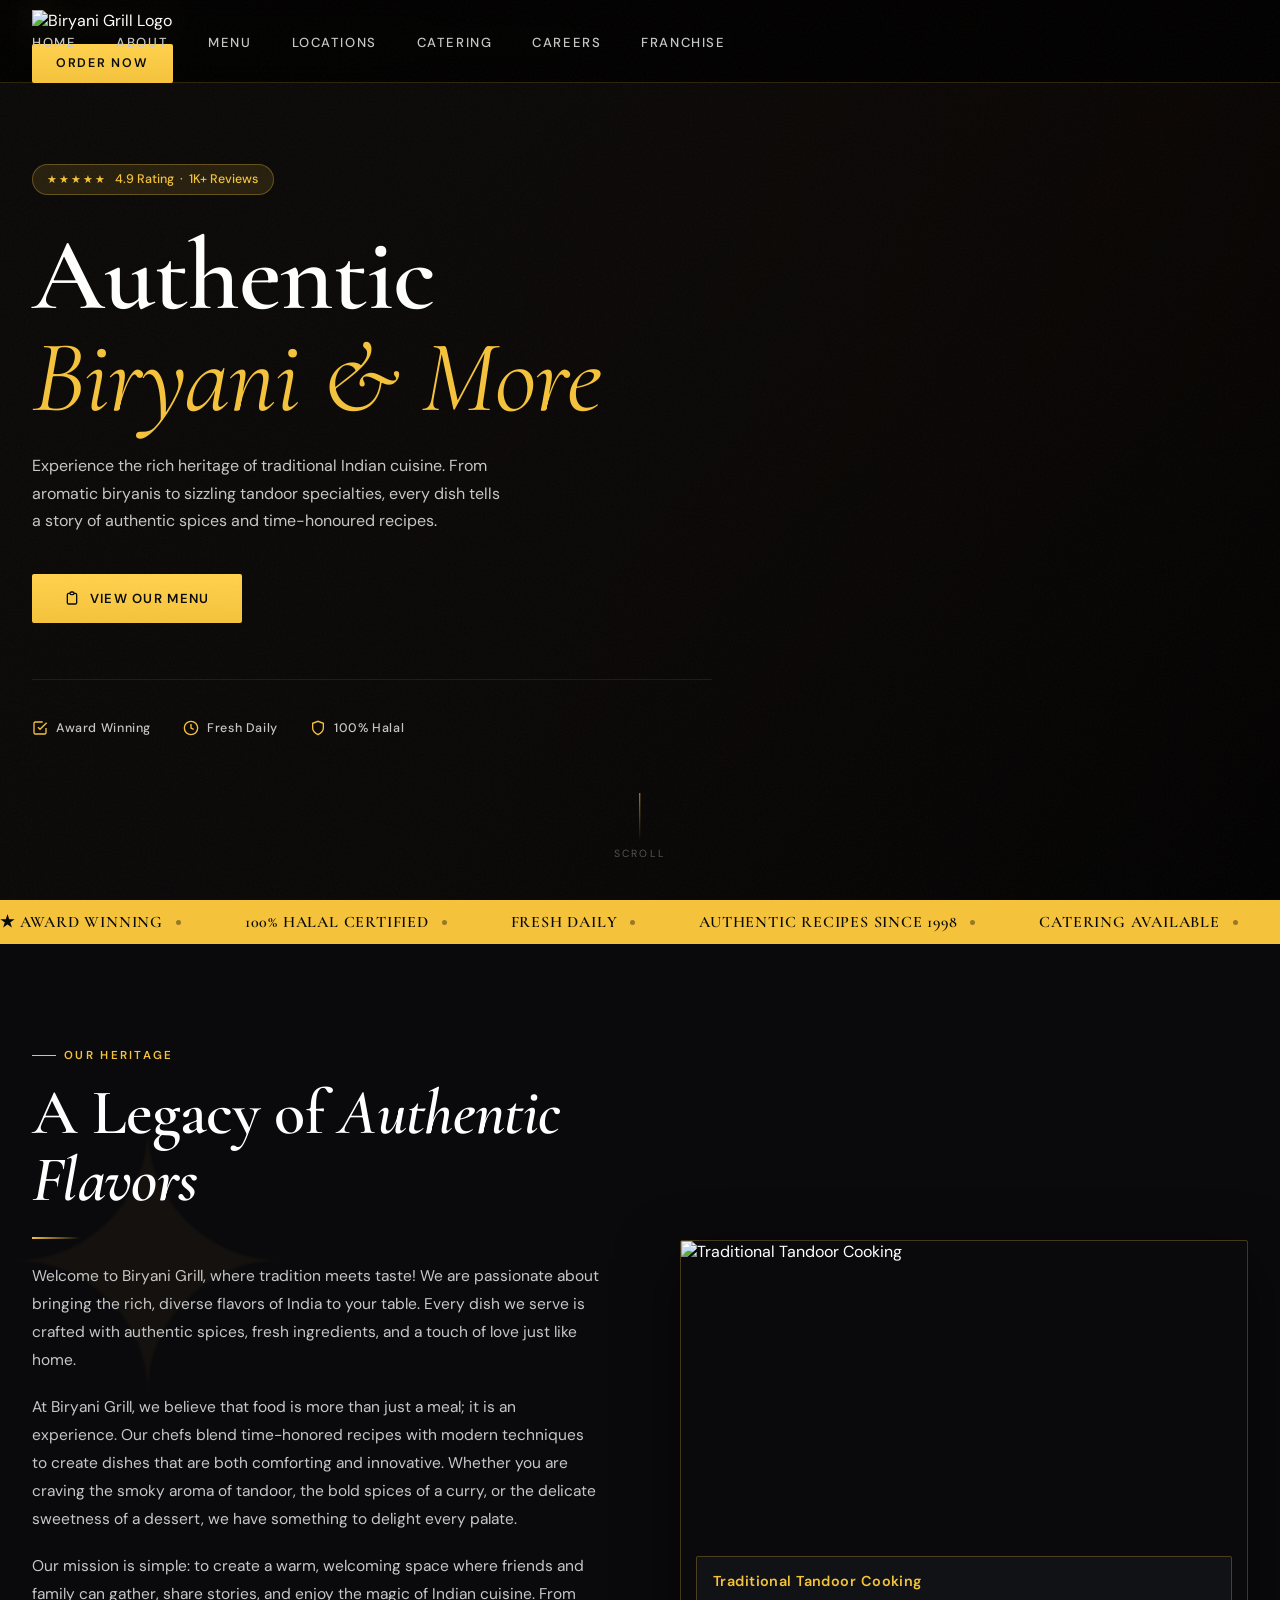
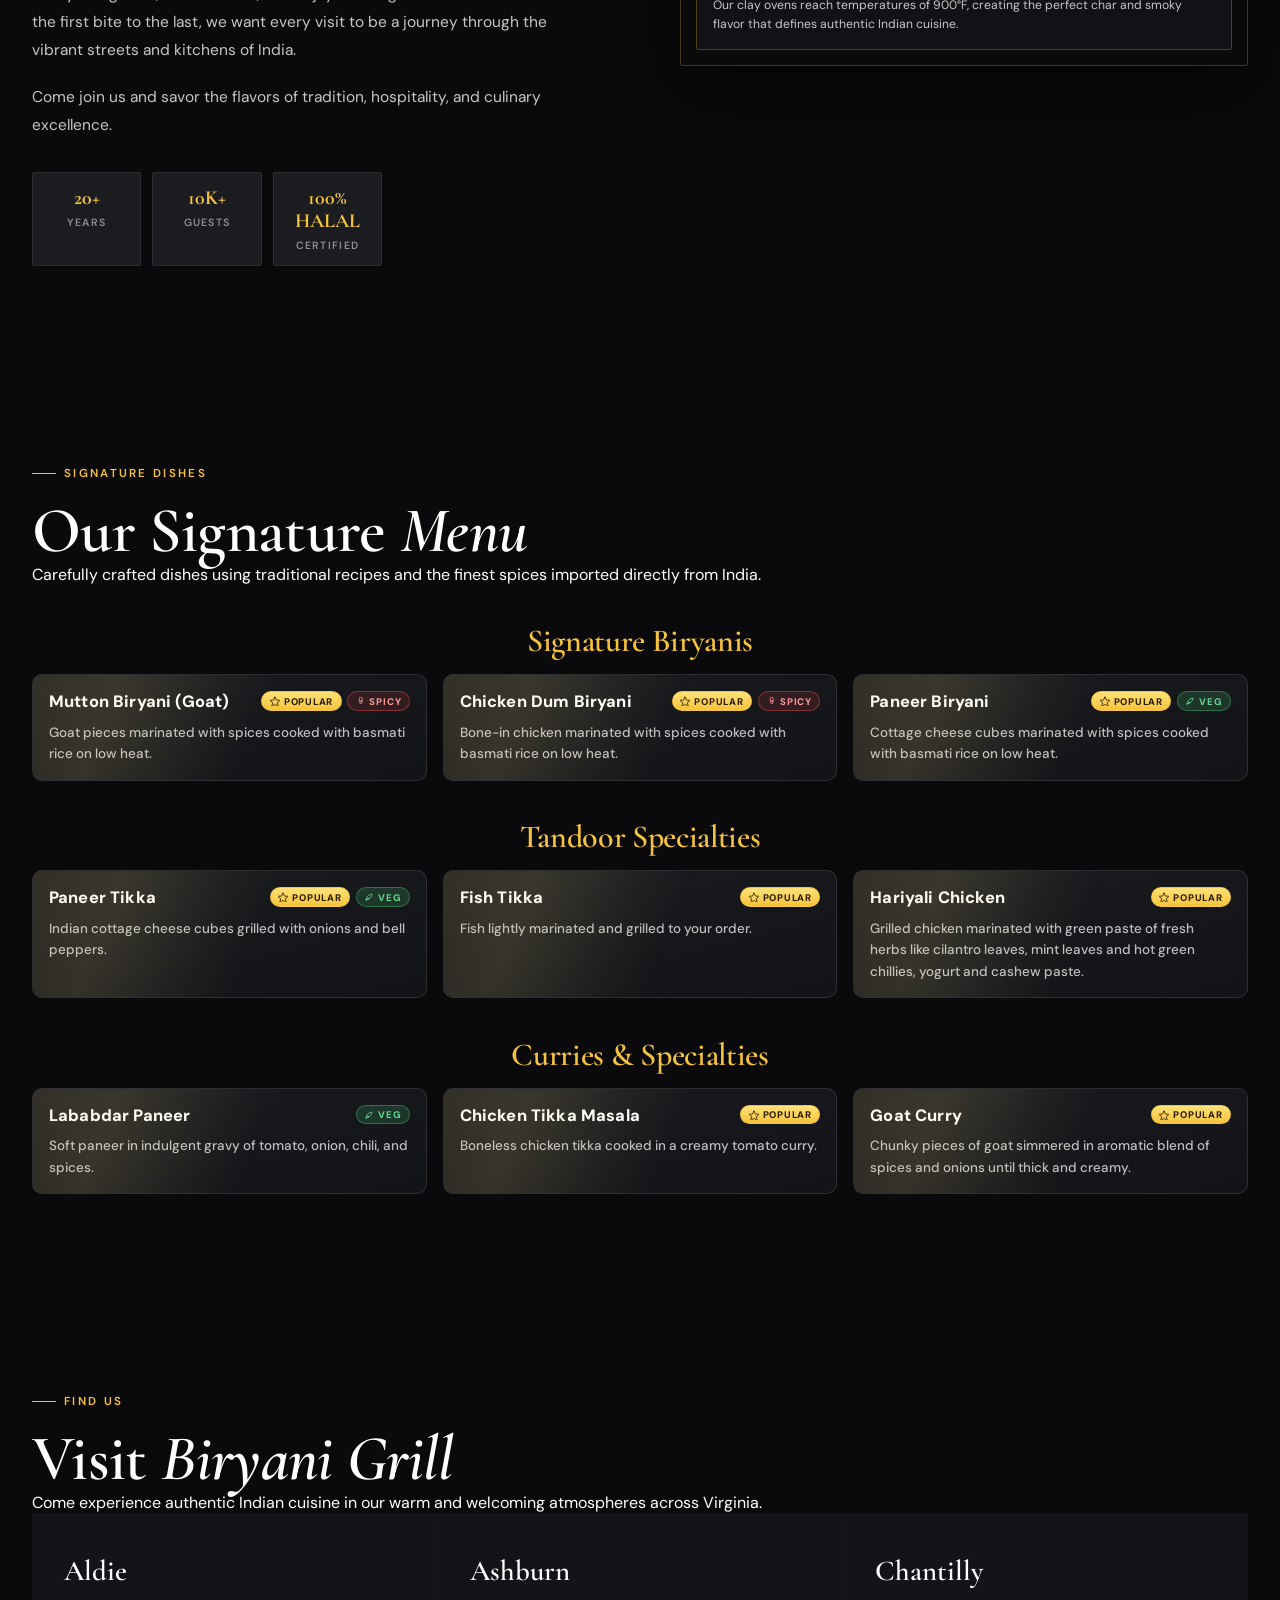
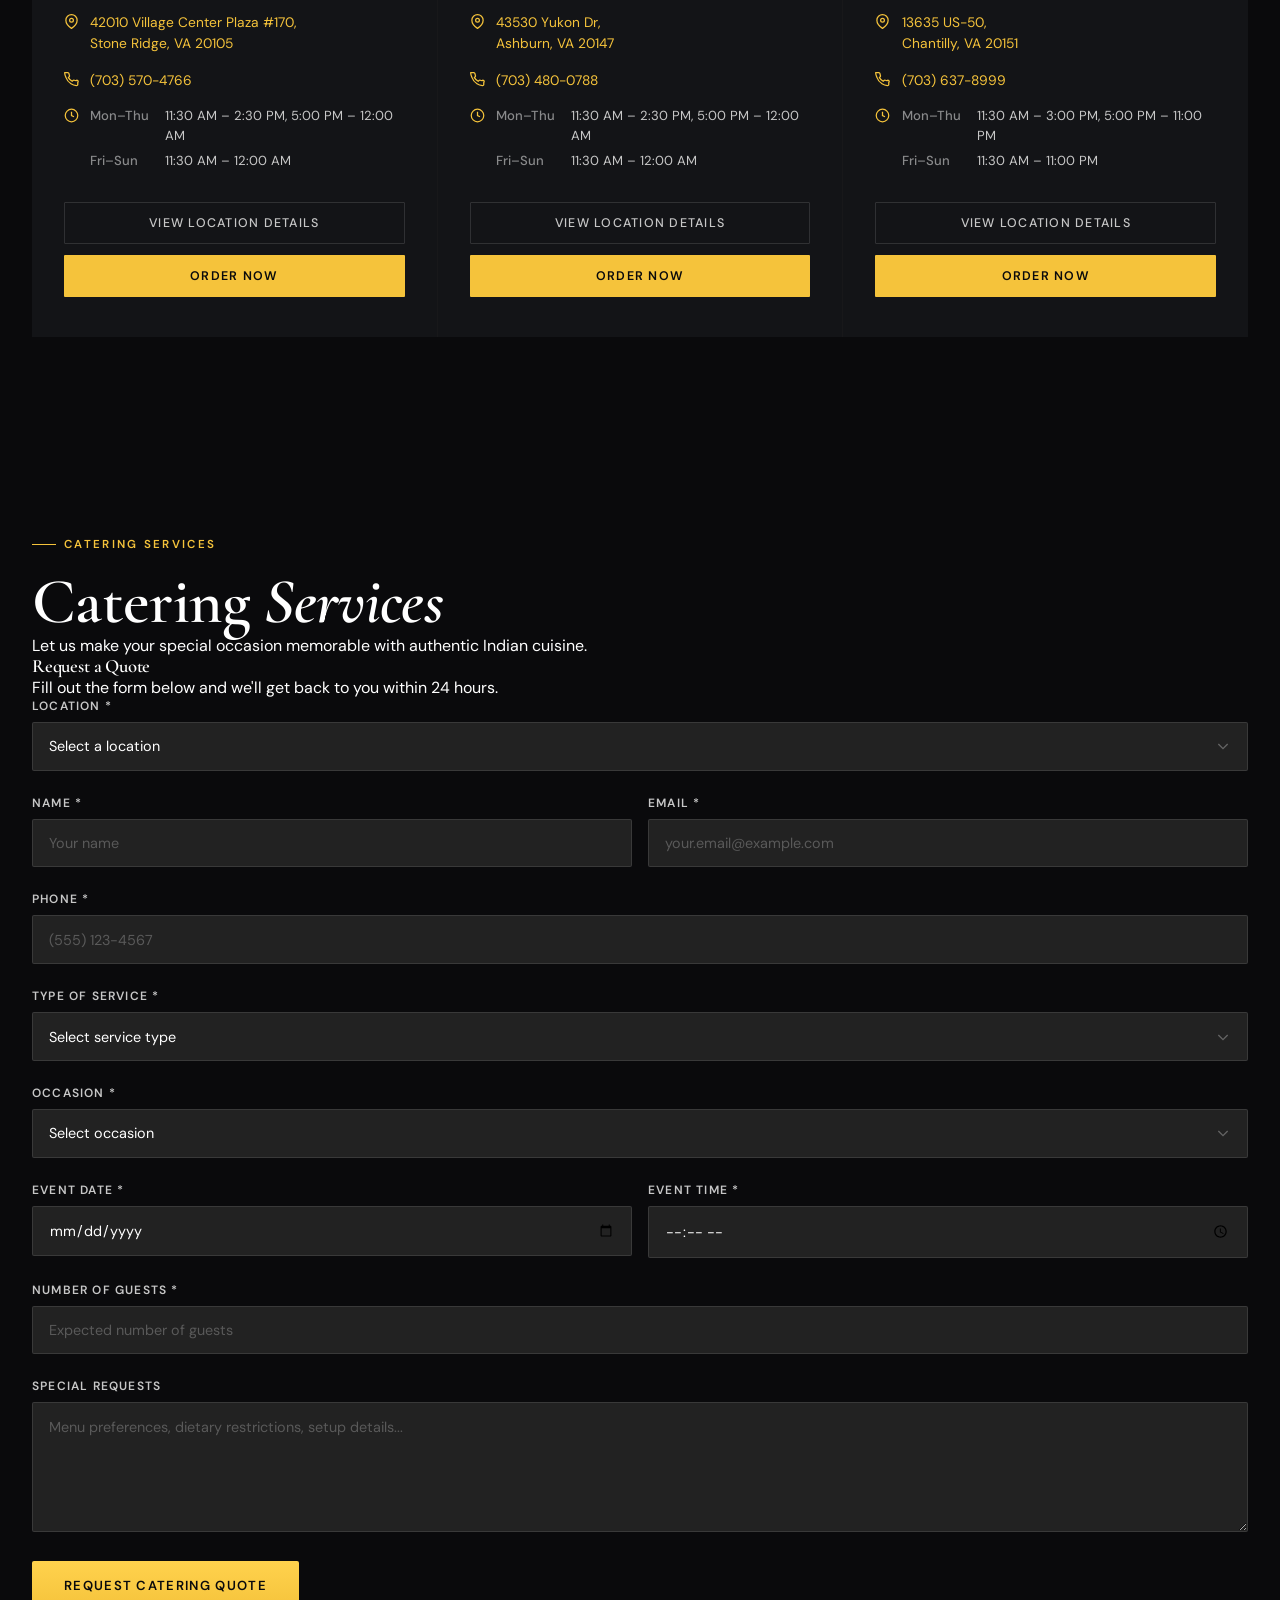
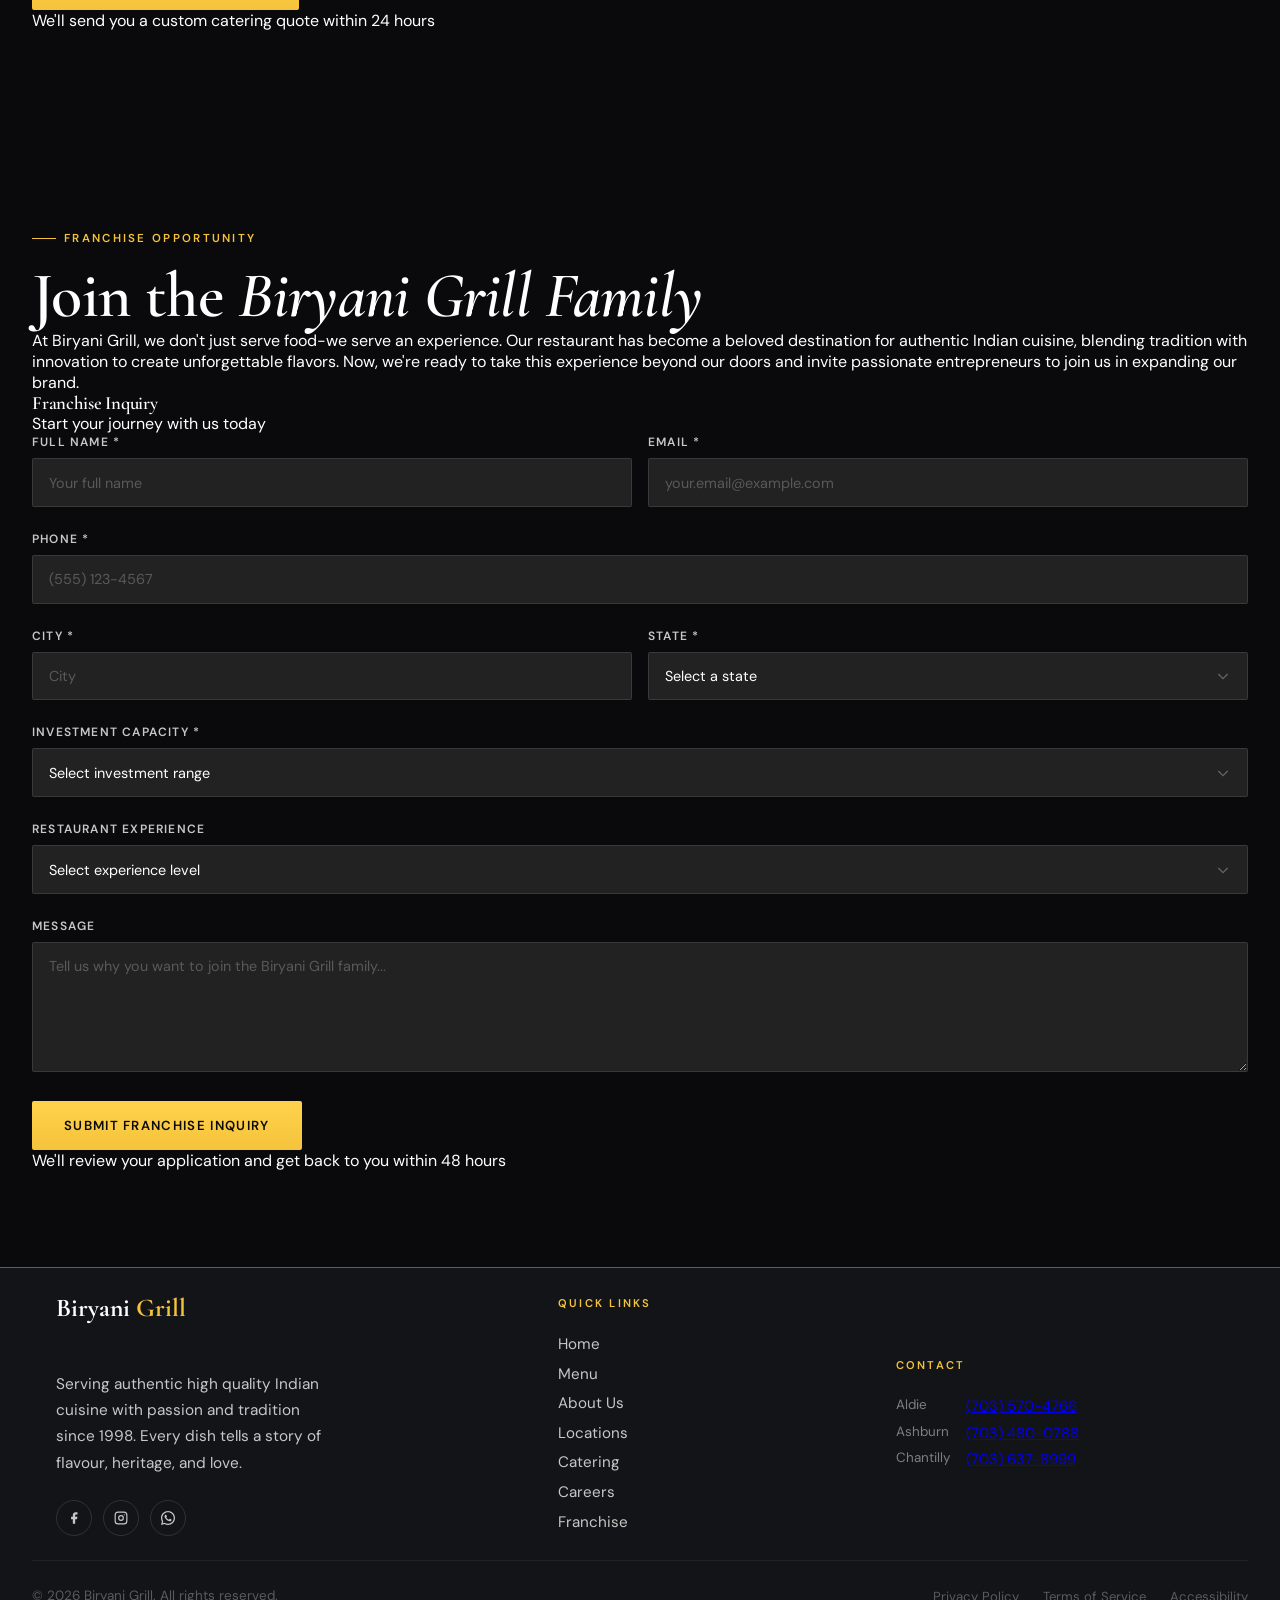
==== commit 555f29ac: "Enhance forms on Careers and Index pages with reCAPTCHA integration and improved status messaging. R" ====
--- a/index.html
+++ b/index.html
@@ -514,7 +514,7 @@
             </p>
           </div>
 
-          <form data-demo
+          <form id="catering-form" data-form-type="catering_quote" method="post" novalidate
             class="reveal max-w-[760px] mx-auto bg-[#1A1C20] border border-[rgba(245,195,59,0.25)] rounded-xl px-4 pt-5 pb-[1.1rem]">
             <h3 class="font-display text-[2rem] text-center mb-[0.3rem] text-[#F5C33B]">
               Request a Quote</h3>
@@ -600,13 +600,16 @@
                 placeholder="Menu preferences, dietary restrictions, setup details..."></textarea>
             </div>
 
+            <div class="form-group flex justify-center">
+              <div class="g-recaptcha" data-sitekey=""></div>
+            </div>
+            <p class="form-status" role="status" aria-live="polite"></p>
+
             <div class="flex flex-col items-stretch gap-[0.7rem]">
               <button type="submit" class="btn-primary justify-center w-full">Request Catering
                 Quote</button>
               <p class="text-center text-[#C7C7C7] text-[0.86rem]">We'll send you a custom catering
                 quote within 24 hours</p>
-              <span class="form-success hidden text-[#F5C33B] text-[0.9rem] text-center">Thank you! Our team will
-                contact you shortly.</span>
             </div>
           </form>
         </div>
@@ -626,7 +629,7 @@
             </p>
           </div>
 
-          <form data-demo
+          <form id="franchise-form" data-form-type="franchise_inquiry" method="post" novalidate
             class="reveal max-w-[760px] mx-auto bg-[#1A1C20] border border-[rgba(245,195,59,0.25)] rounded-xl px-4 pt-5 pb-[1.1rem]">
             <h3 class="font-display text-[2rem] text-center mb-[0.3rem] text-[#F5C33B]">
               Franchise Inquiry</h3>
@@ -744,13 +747,16 @@
                 placeholder="Tell us why you want to join the Biryani Grill family..."></textarea>
             </div>
 
+            <div class="form-group flex justify-center">
+              <div class="g-recaptcha" data-sitekey=""></div>
+            </div>
+            <p class="form-status" role="status" aria-live="polite"></p>
+
             <div class="flex flex-col items-stretch gap-[0.7rem]">
               <button type="submit" class="btn-primary justify-center w-full">Submit Franchise
                 Inquiry</button>
               <p class="text-center text-[#C7C7C7] text-[0.86rem]">We'll review your application and
                 get back to you within 48 hours</p>
-              <span class="form-success hidden text-[#F5C33B] text-[0.9rem] text-center">Thank you! We received your
-                franchise inquiry.</span>
             </div>
           </form>
         </div>
--- a/styles.css
+++ b/styles.css
@@ -1789,4 +1789,38 @@
 summary,
 label[for] {
   cursor: pointer !important;
+}
+
+/* ---- Kora public forms (status + reCAPTCHA) ---- */
+.form-status {
+  margin: 0.35rem 0 0;
+  min-height: 1.25rem;
+  display: none;
+  font-size: 0.9rem;
+}
+
+.form-status.is-visible {
+  display: block;
+}
+
+.form-status--neutral {
+  color: var(--white-muted);
+}
+
+.form-status--success {
+  color: #86efac;
+}
+
+.form-status--error {
+  color: #fca5a5;
+}
+
+.g-recaptcha {
+  transform-origin: left top;
+}
+
+@media (max-width: 420px) {
+  .g-recaptcha {
+    transform: scale(0.92);
+  }
 }
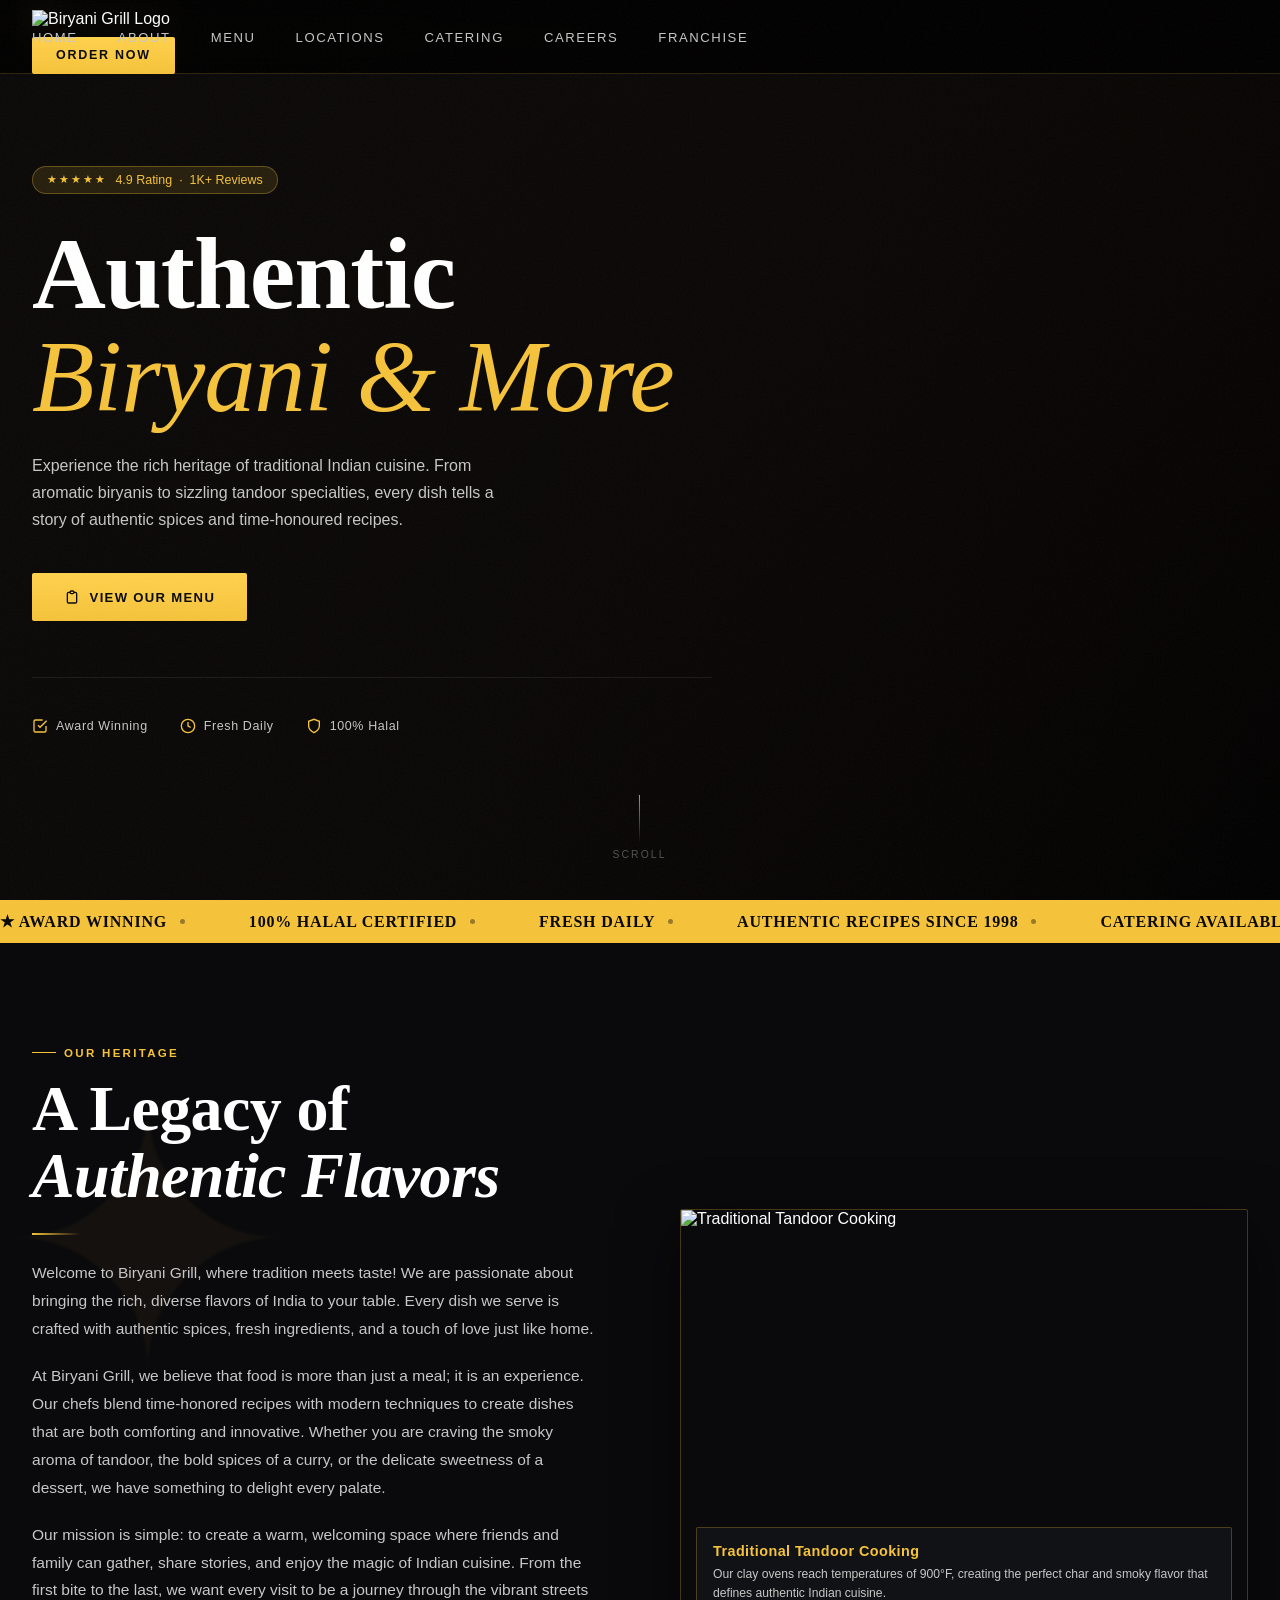
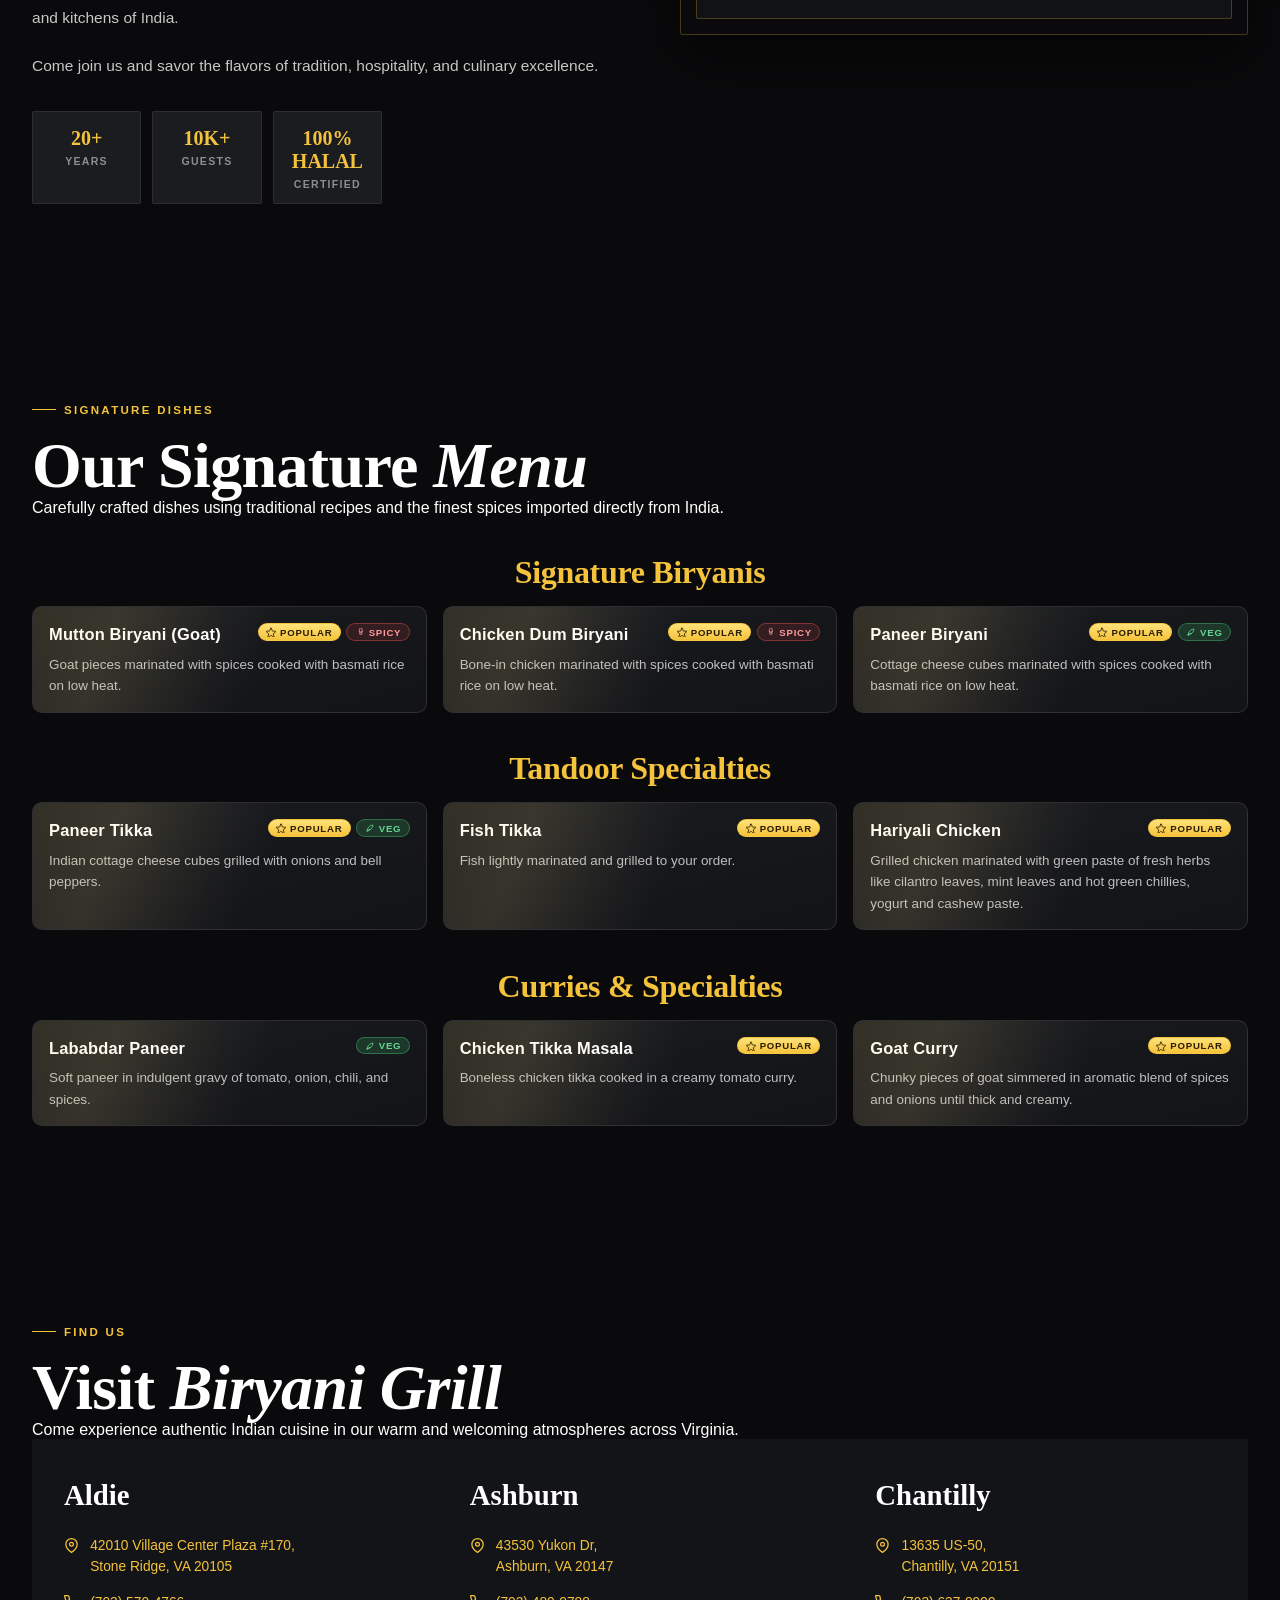
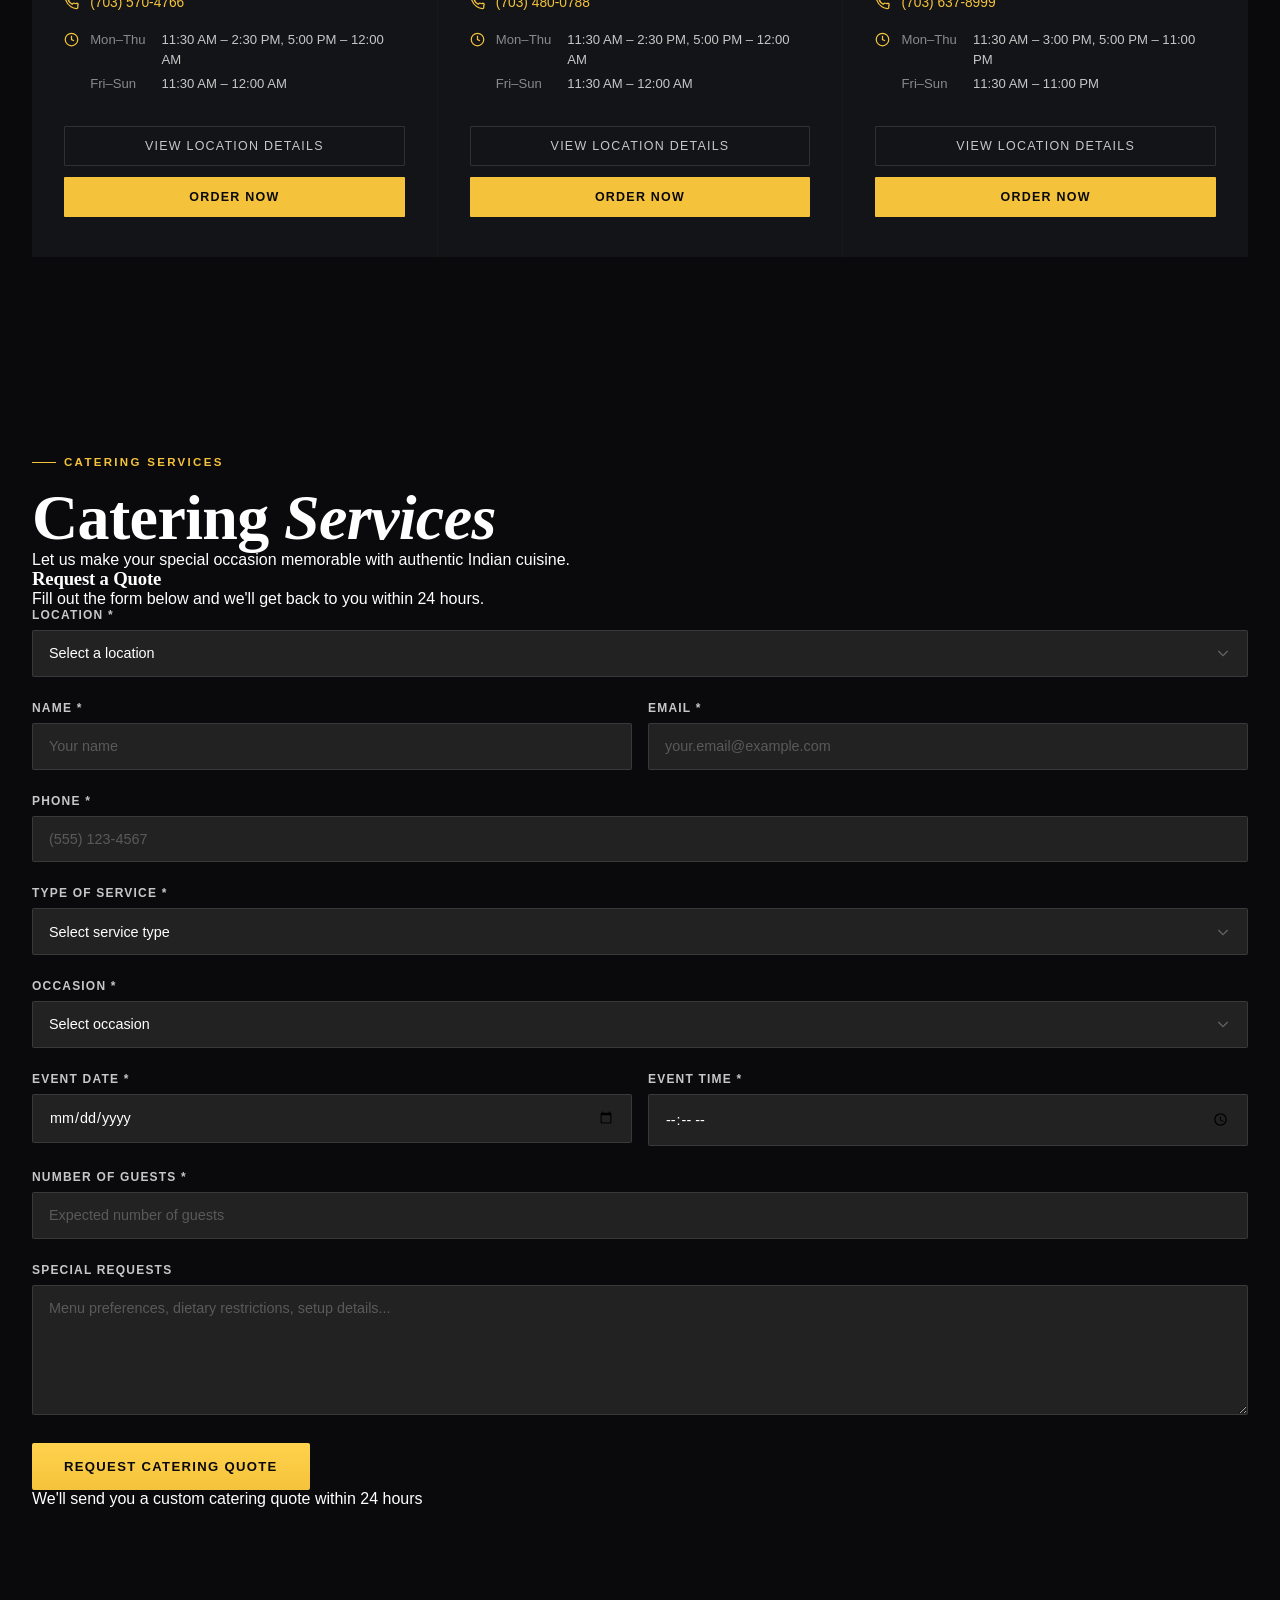
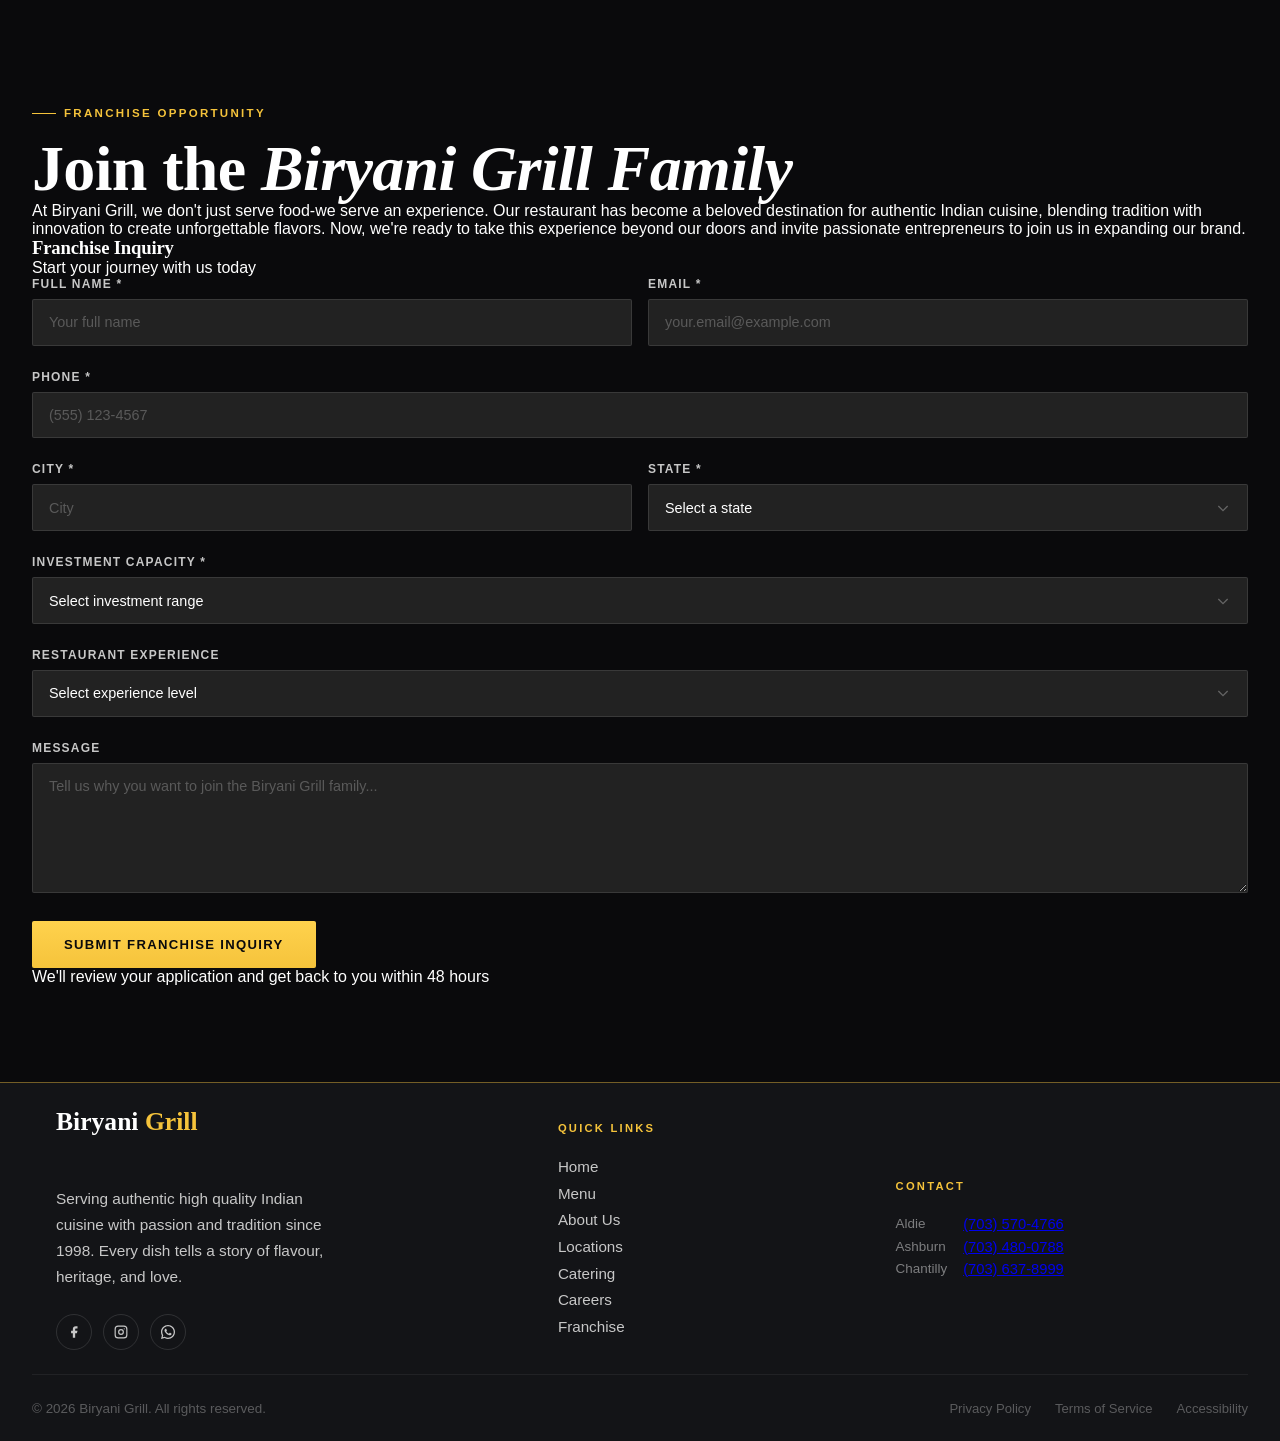
==== commit 0d89abc6: "Add Kora font integration across multiple HTML files and update CSS for font handling. Ensure consis" ====
--- a/index.html
+++ b/index.html
@@ -112,6 +112,7 @@
   }
   </script>
 
+<!-- kora:fonts --><!-- /kora:fonts -->
   <link rel="stylesheet" href="styles.css" />
   <script src="https://cdn.tailwindcss.com"></script>
   <script>
--- a/styles.css
+++ b/styles.css
@@ -1,4 +1,3 @@
-@import url('https://fonts.googleapis.com/css2?family=Cormorant+Garamond:ital,wght@0,300;0,400;0,500;0,600;0,700;1,400;1,600&family=DM+Sans:wght@300;400;500;600&family=Playfair+Display:ital,wght@0,700;1,500&display=swap');
 
 /* ---- CSS Variables ---- */
 :root {
@@ -14,8 +13,8 @@
   --white-muted: #C7C7C7;
   --white-dim: rgba(255, 255, 255, 0.12);
   --overlay: rgba(10, 10, 10, 0.72);
-  --font-display: 'Cormorant Garamond', serif;
-  --font-body: 'DM Sans', sans-serif;
+  --font-display: var(--kora-font-heading, 'Cormorant Garamond'), serif;
+  --font-body: var(--kora-font-body, 'DM Sans'), sans-serif;
   --transition: 0.35s cubic-bezier(0.4, 0, 0.2, 1);
   --transition-slow: 0.6s cubic-bezier(0.4, 0, 0.2, 1);
   --border-gold: 1px solid rgba(245, 195, 59, 0.25);
@@ -1823,4 +1822,6 @@
   .g-recaptcha {
     transform: scale(0.92);
   }
-}+}
+/* Kora fonts: the site's own Google import never asked for optical sizing (DM Sans), so keep the look it was approved with. */
+html { font-optical-sizing: none; }
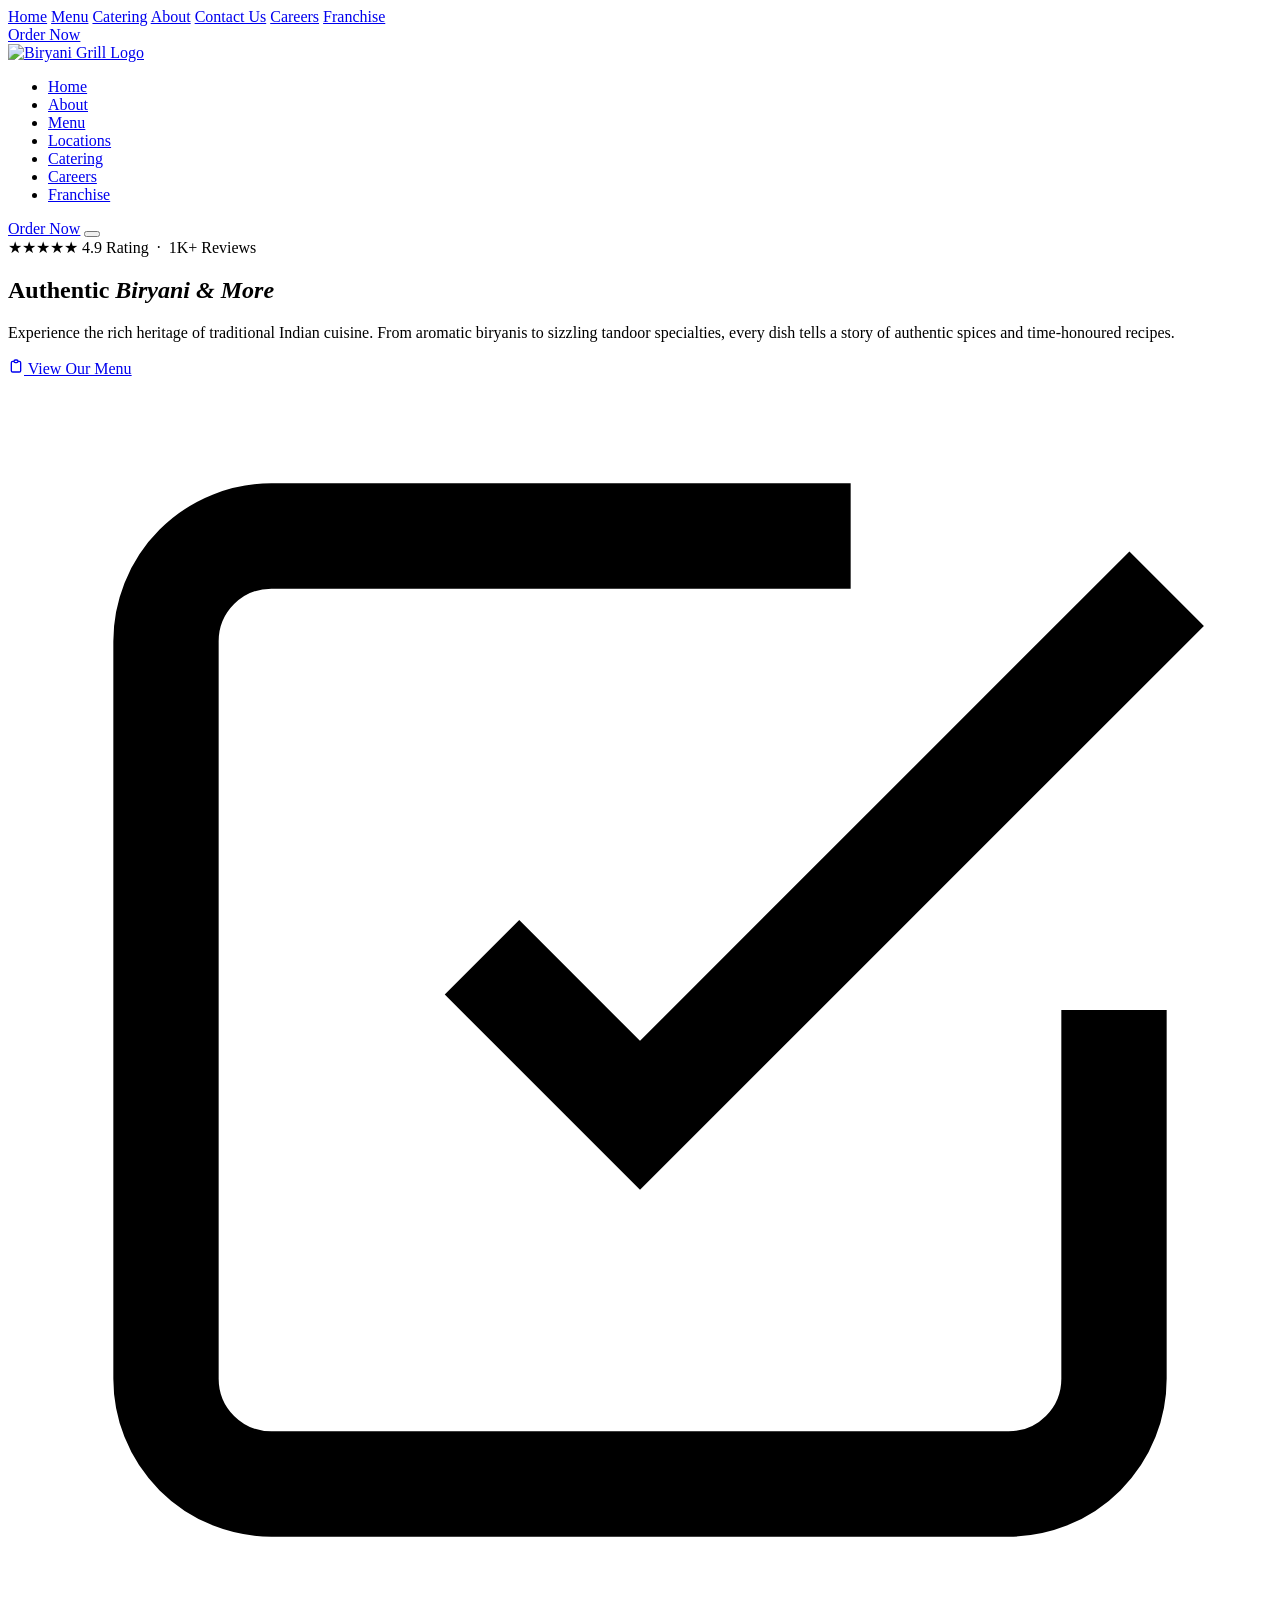
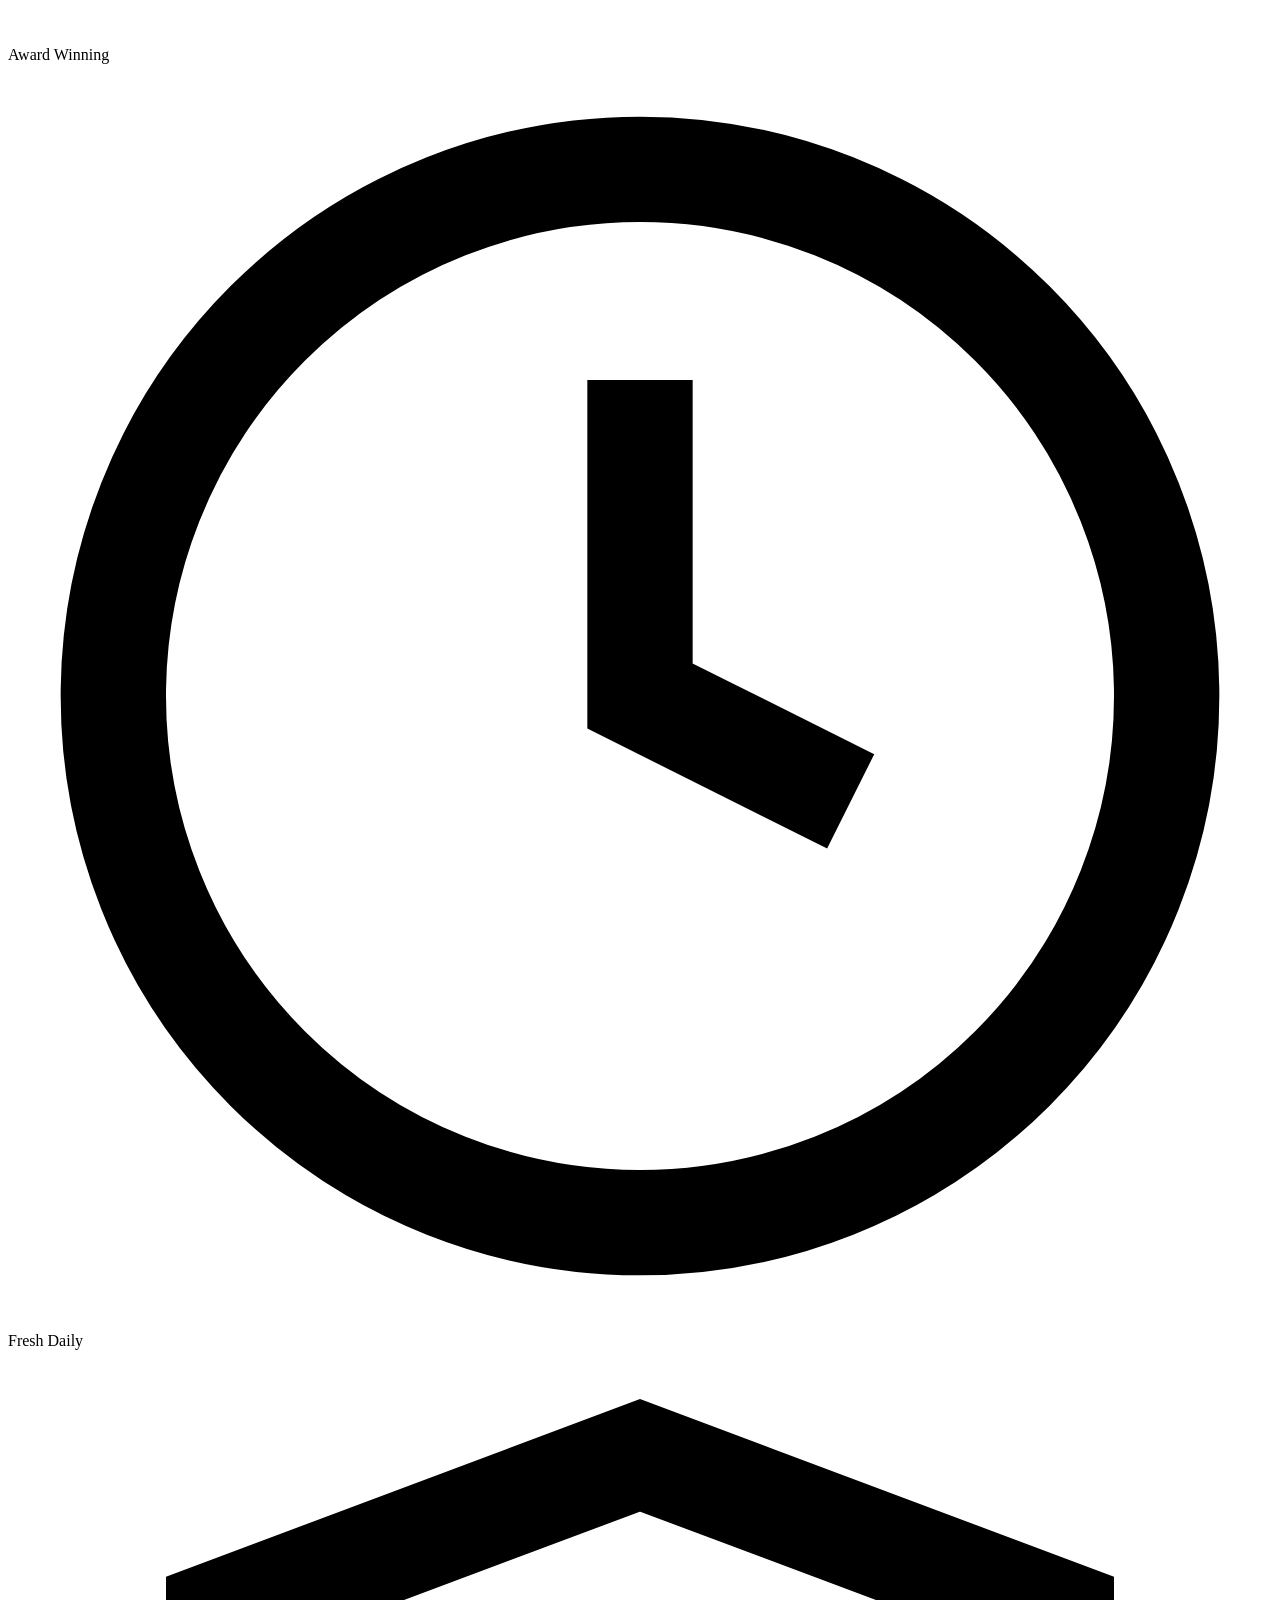
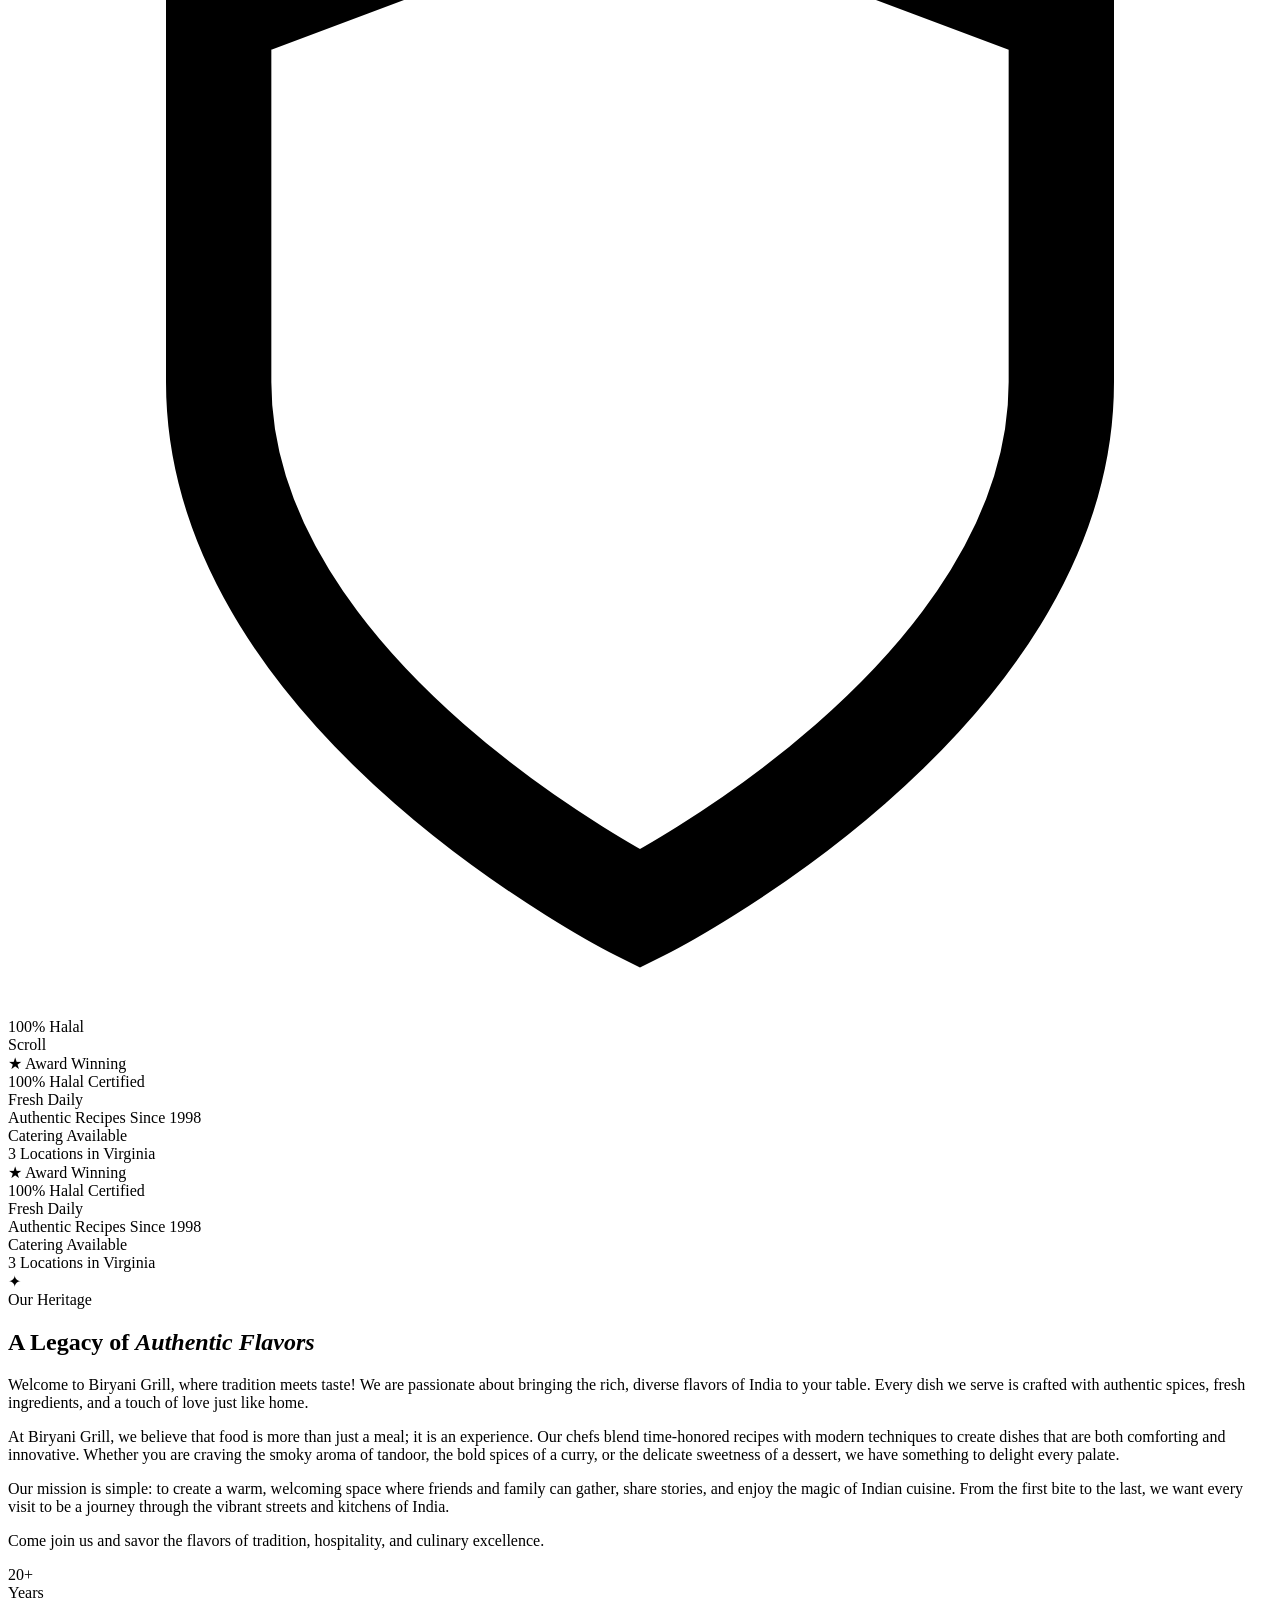
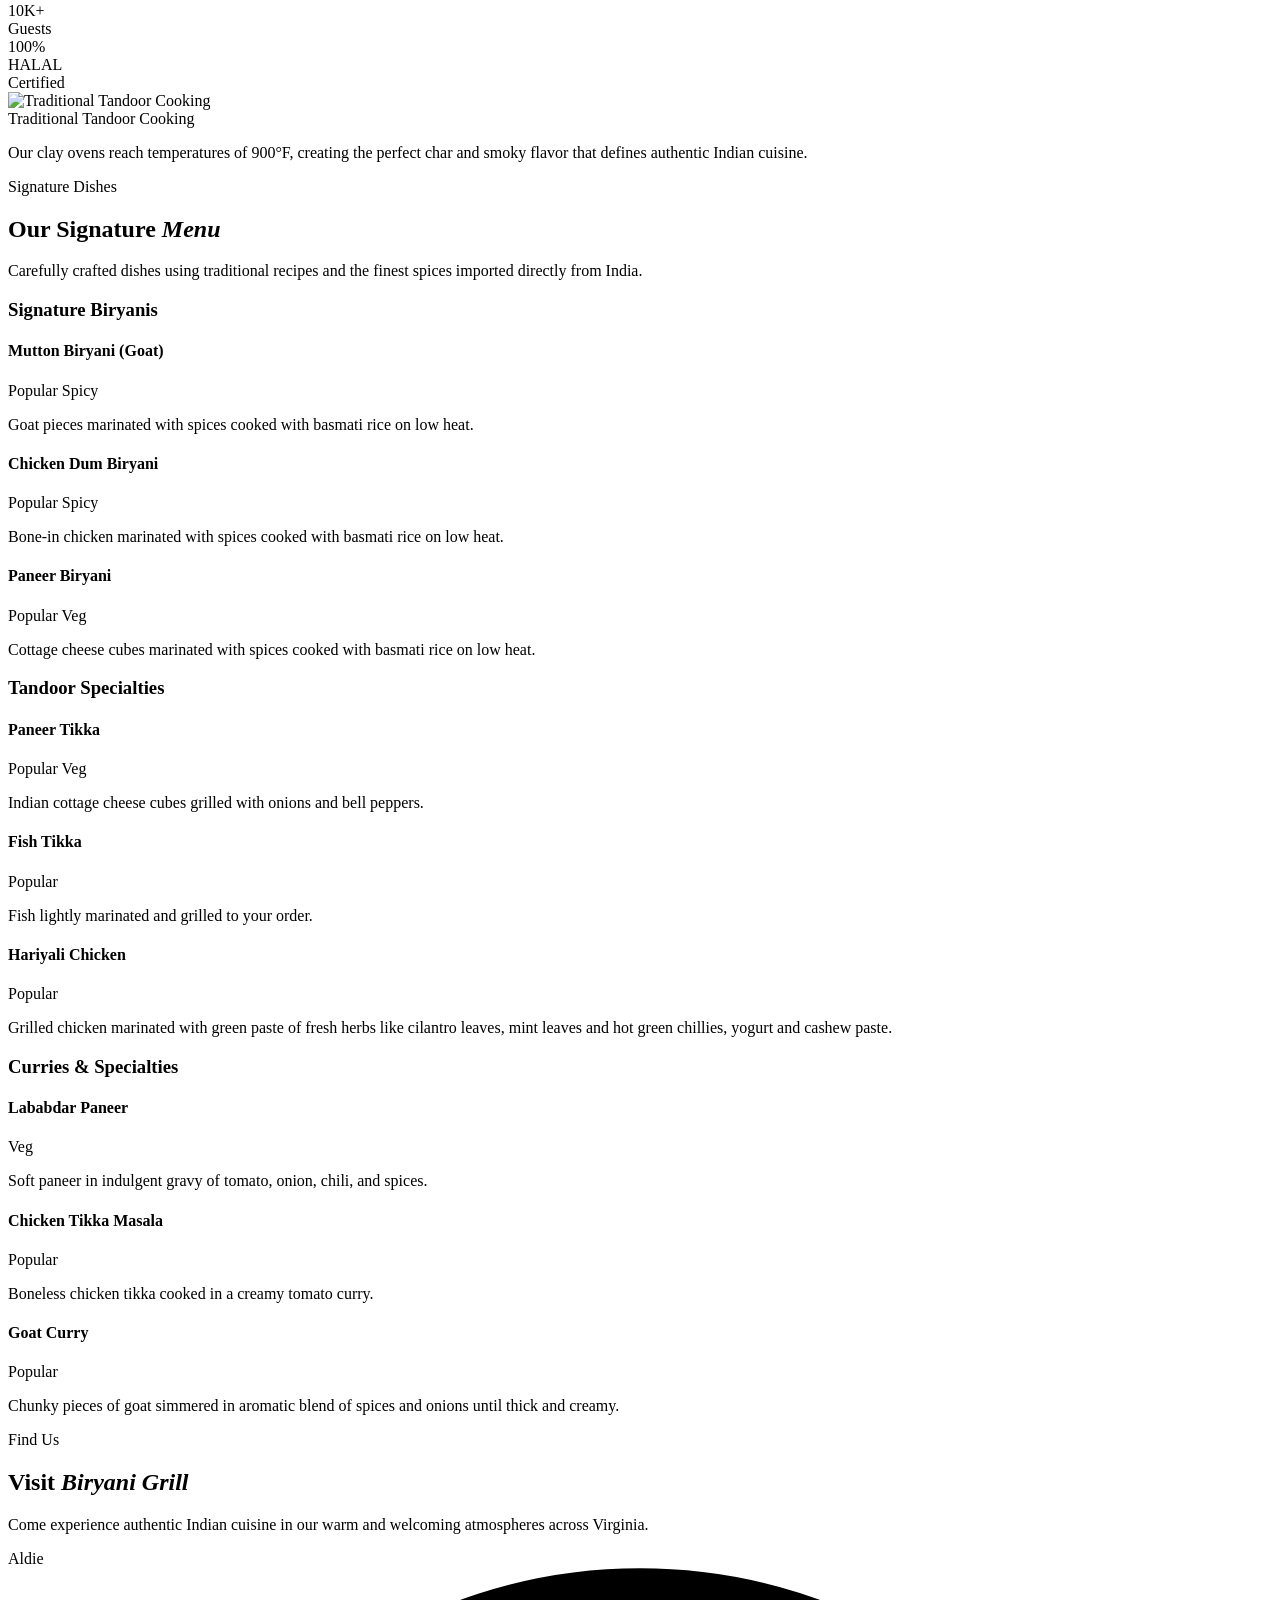
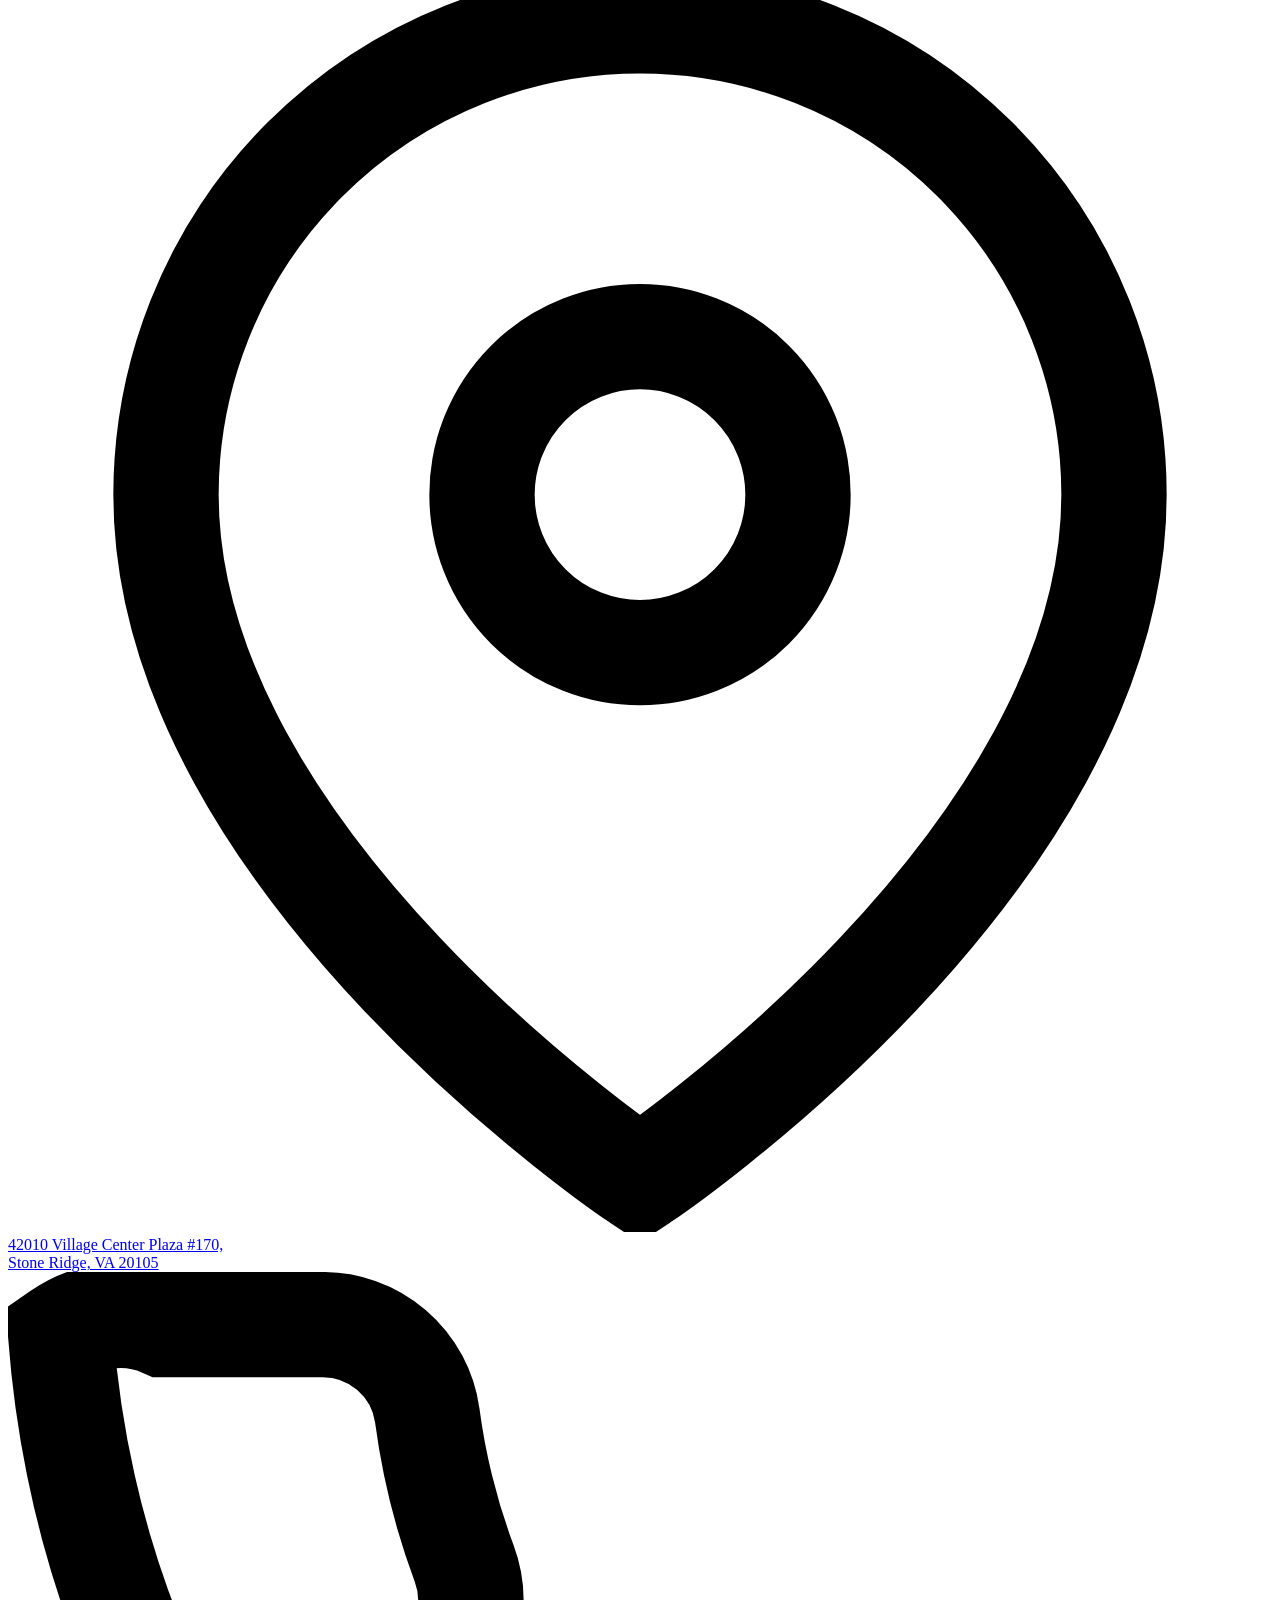
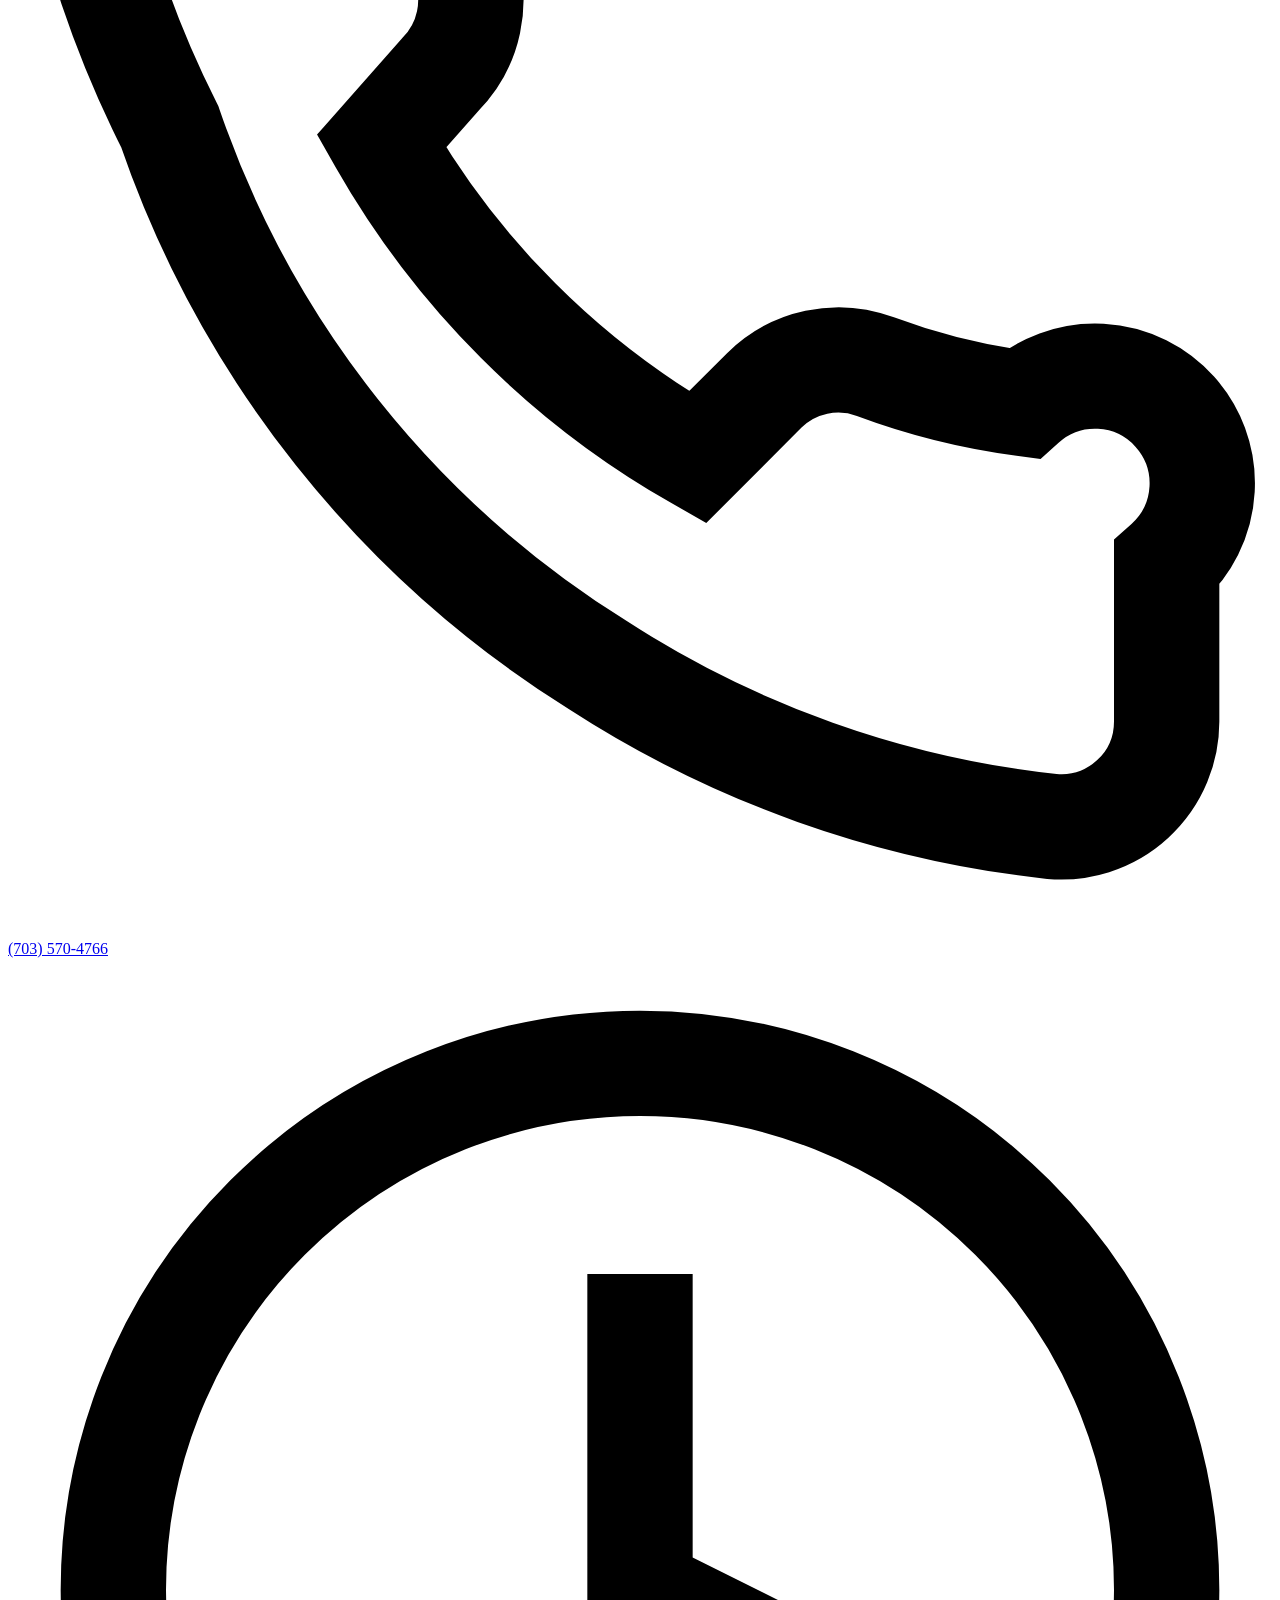
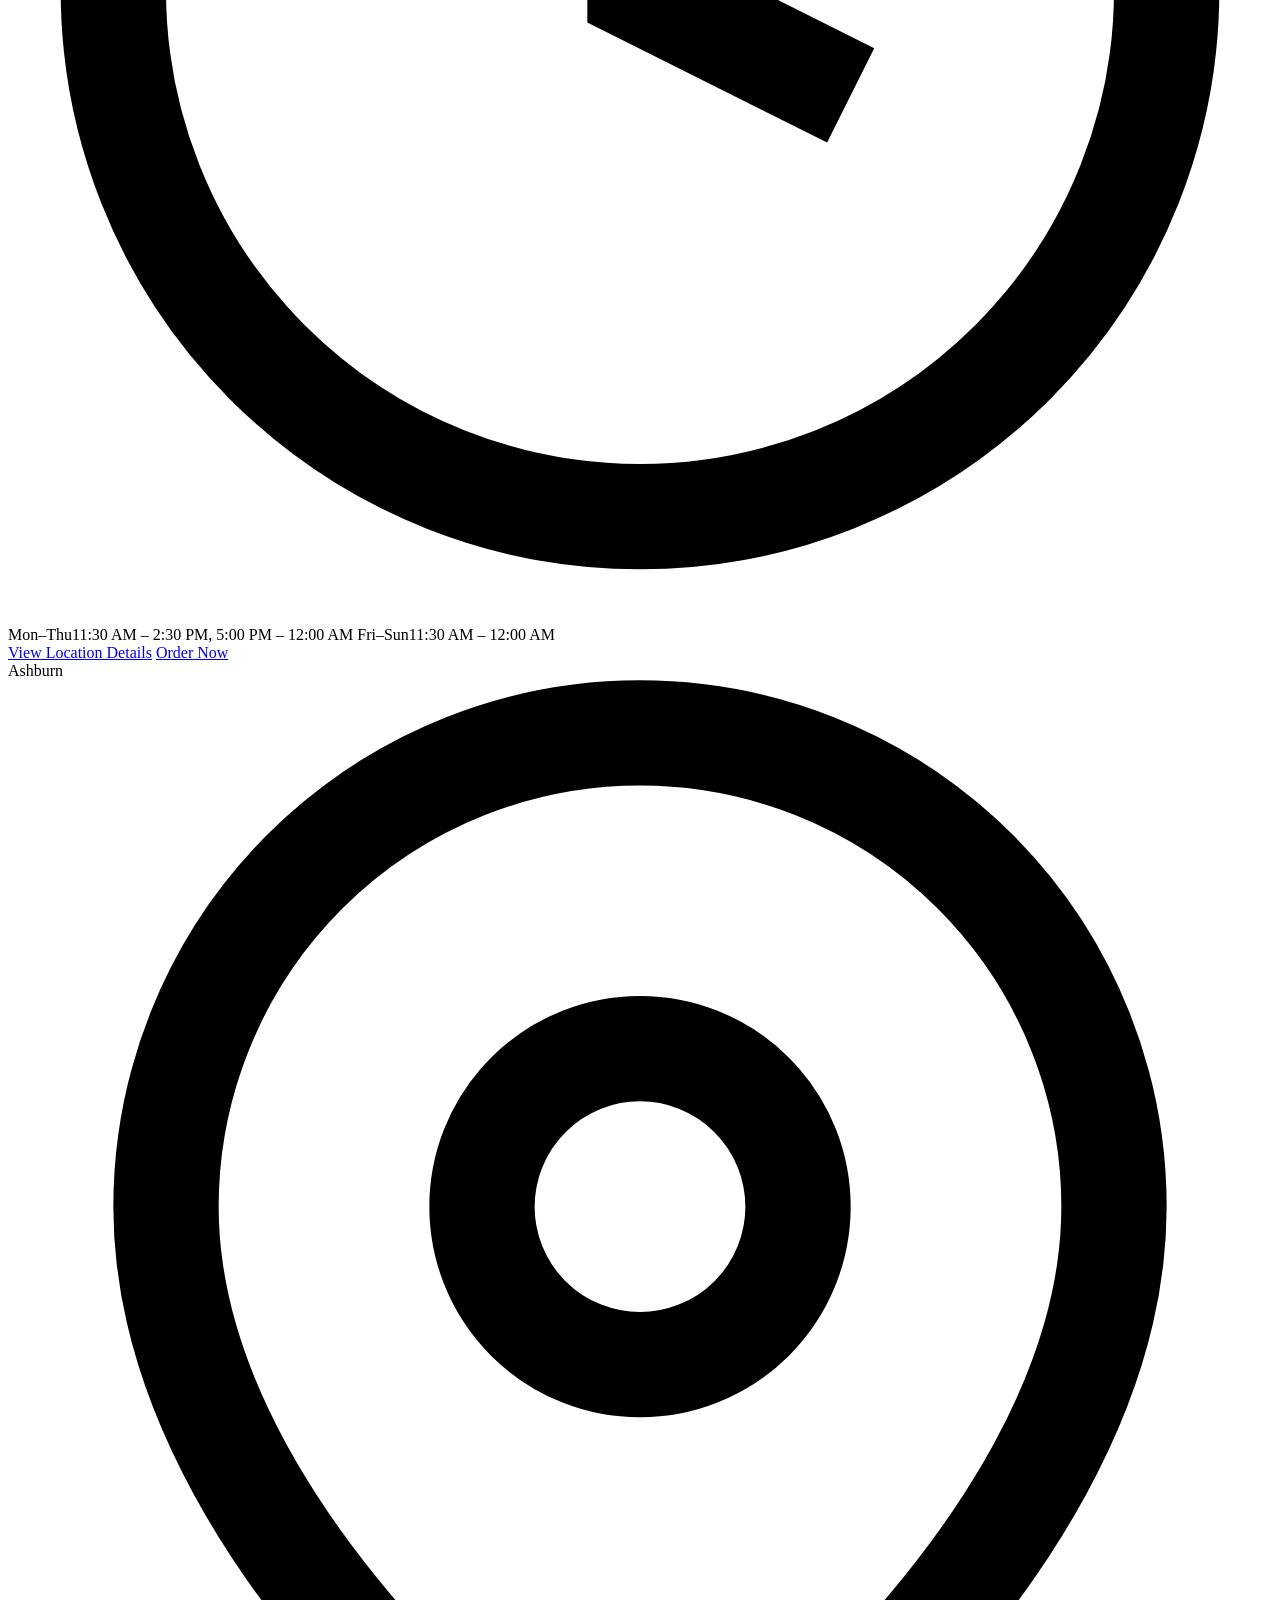
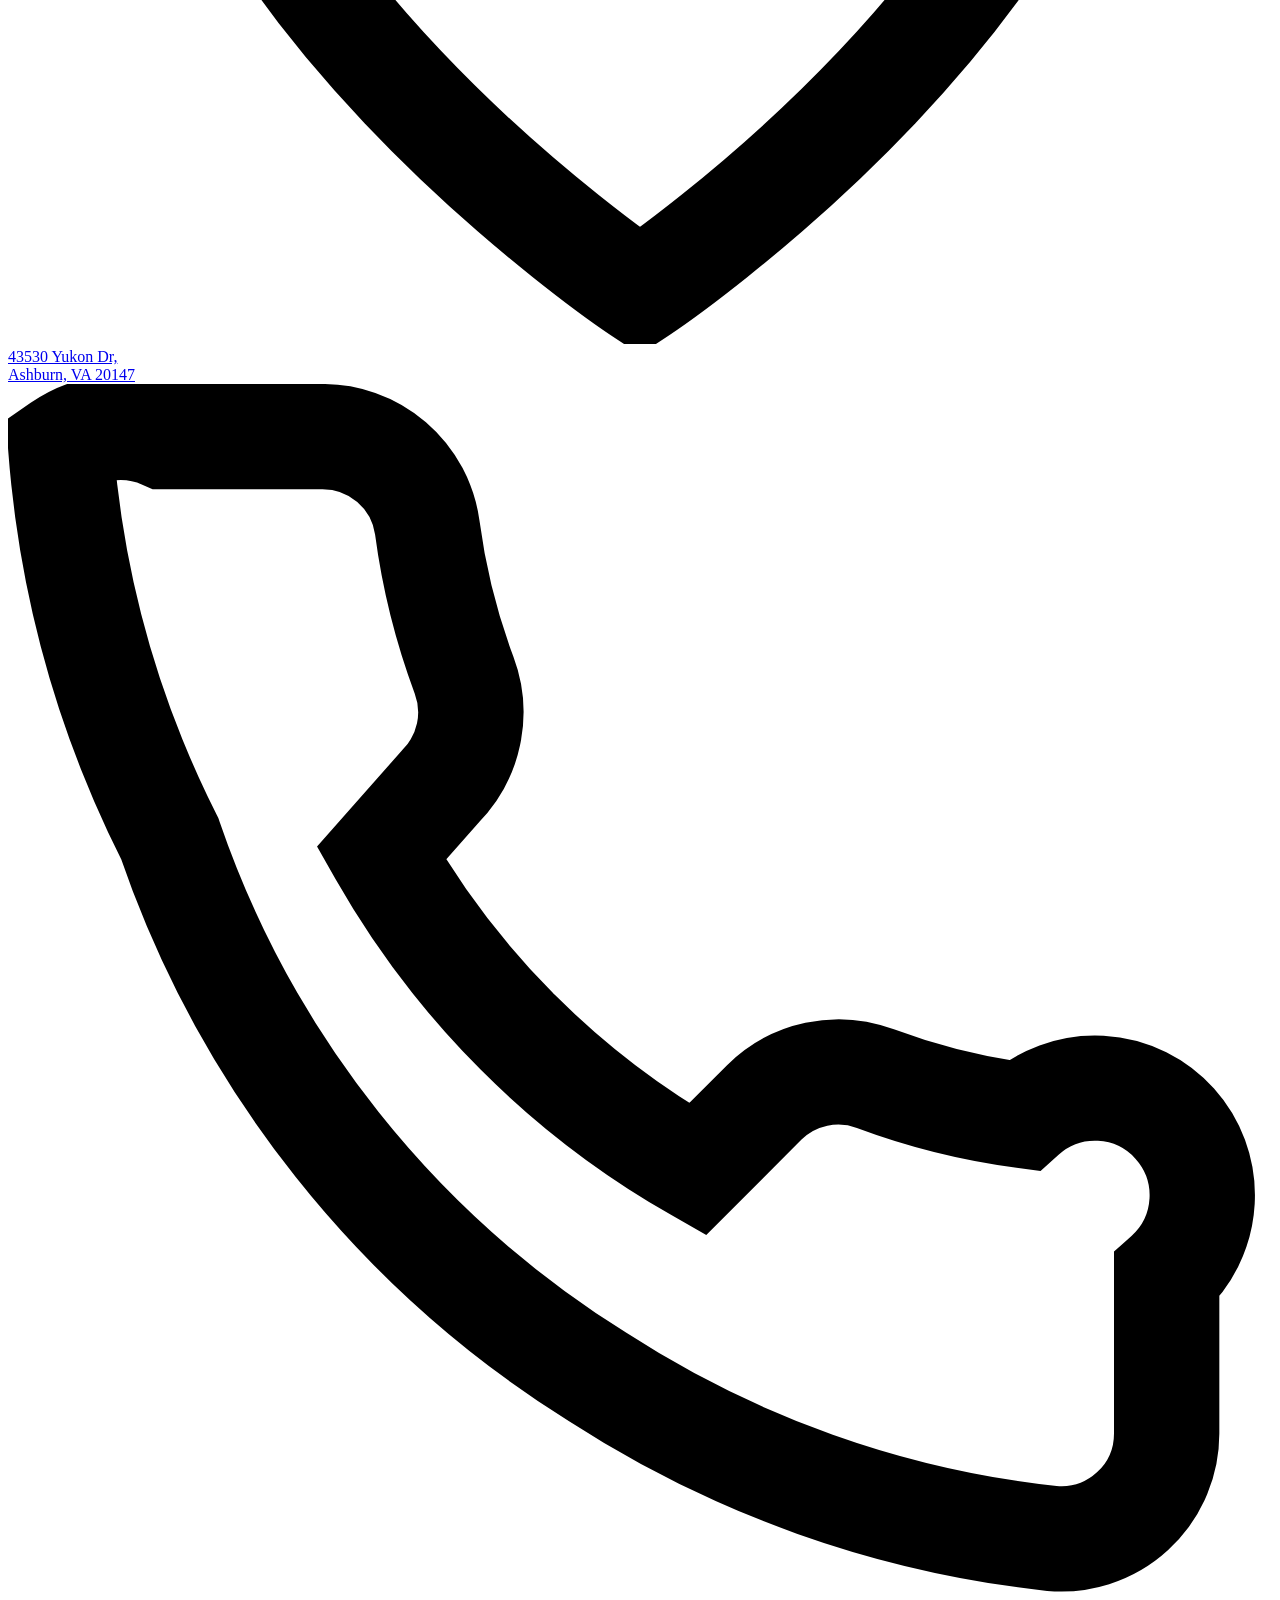
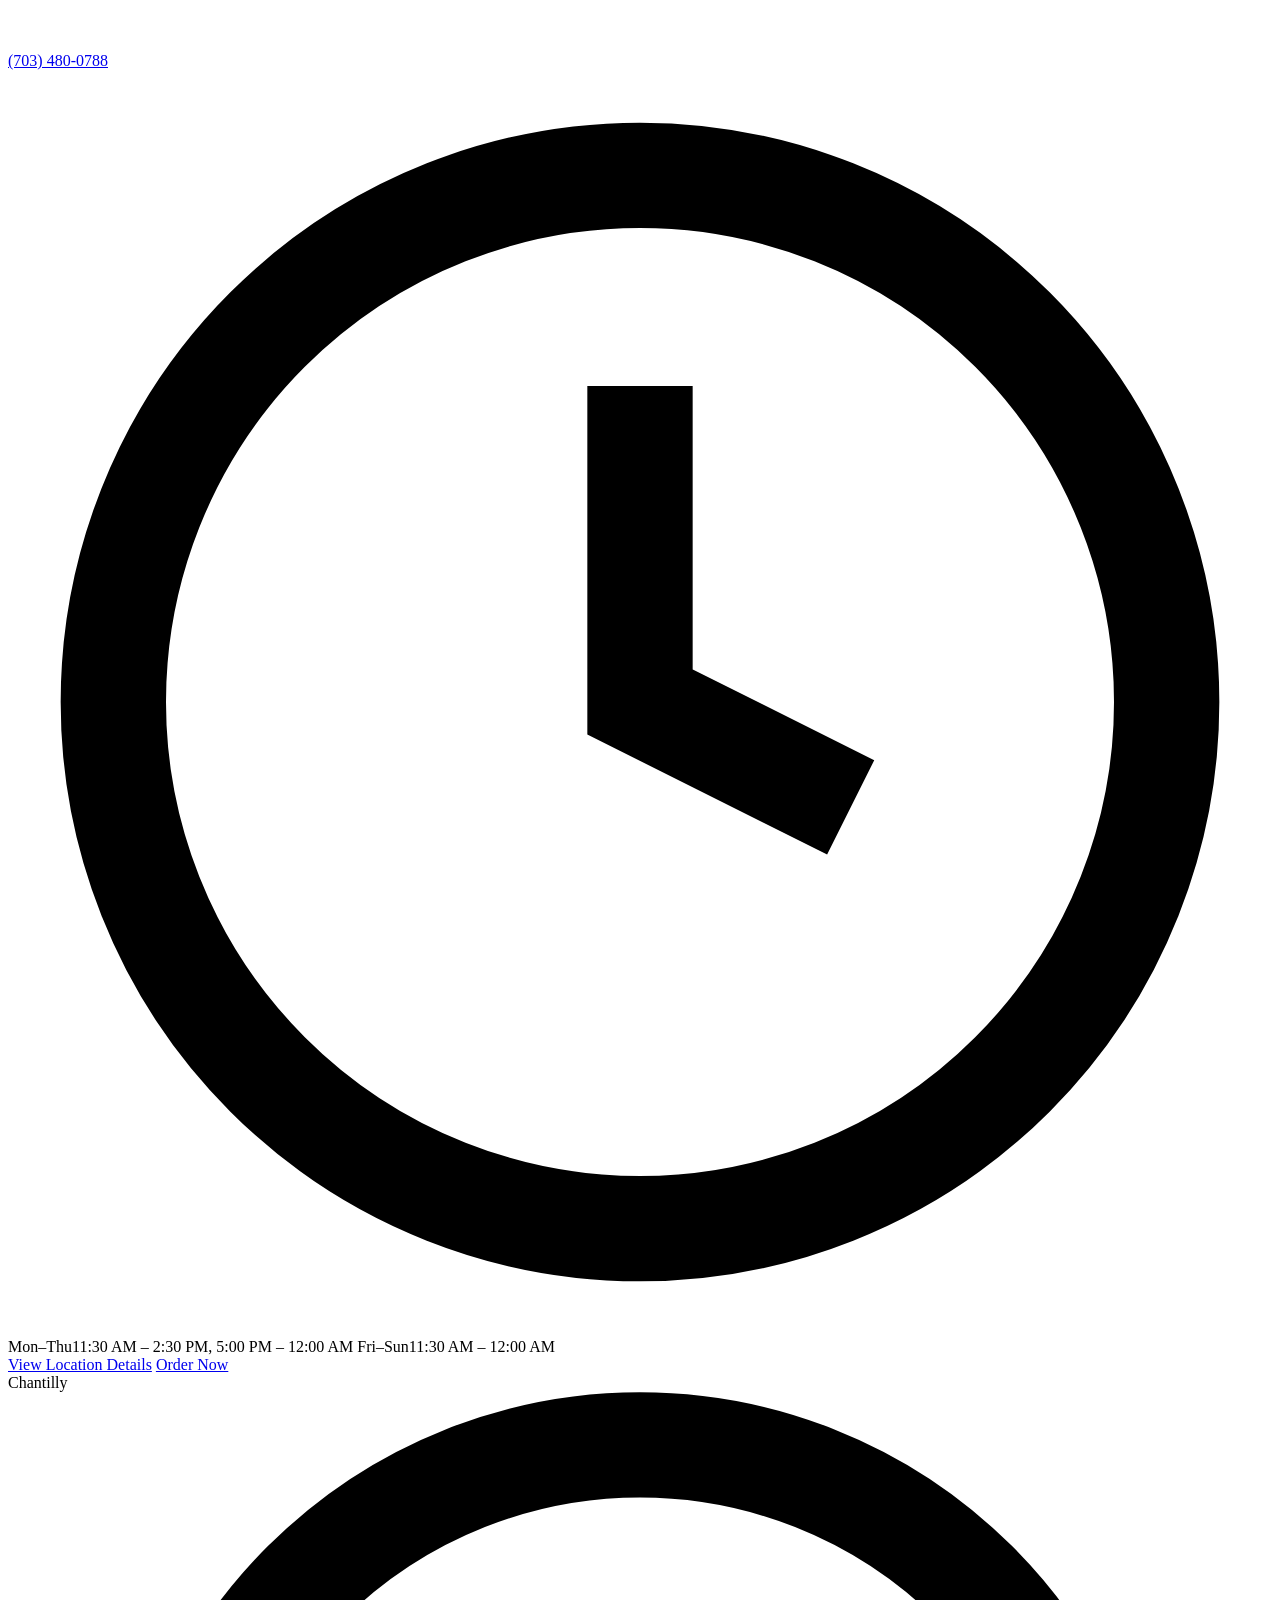
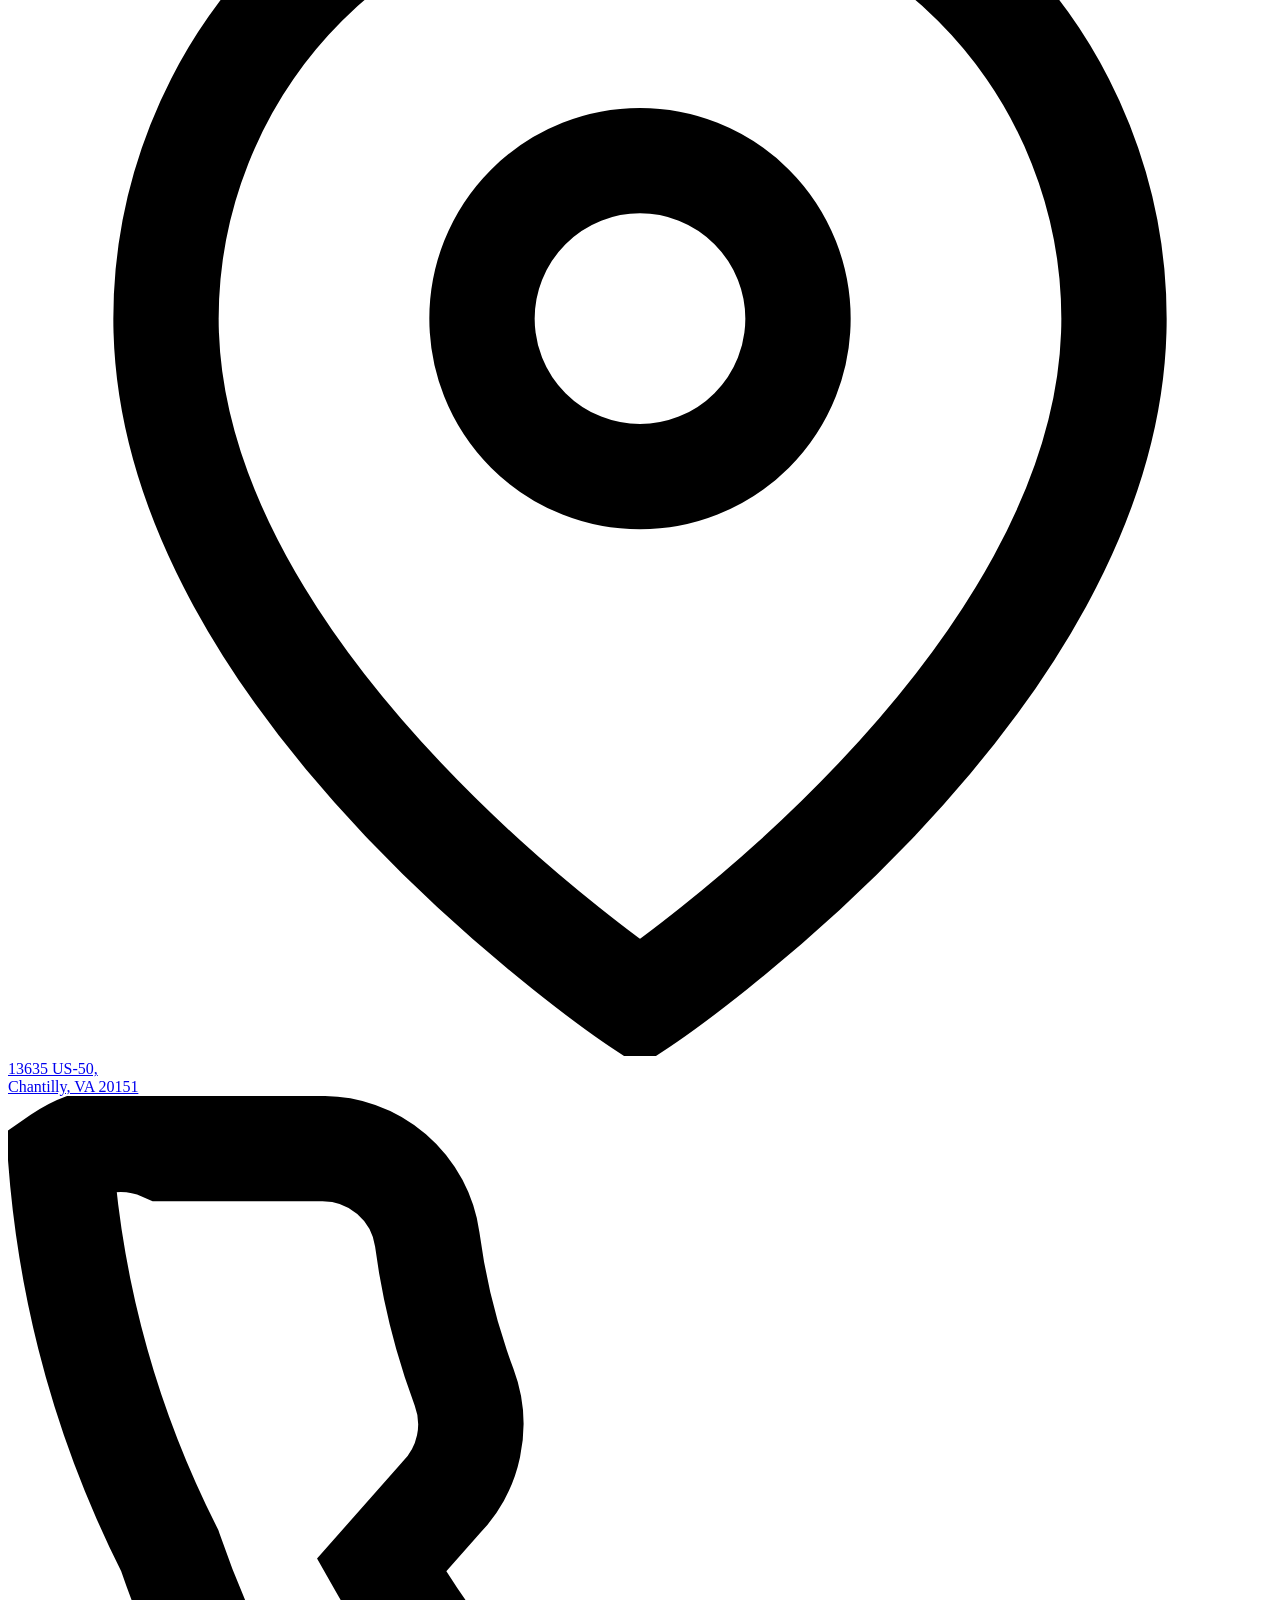
==== commit 84093605: "Refactor HTML files to update stylesheet links from 'styles.css' to 'assets/styles.css' for consiste" ====
--- a/index.html
+++ b/index.html
@@ -113,14 +113,7 @@
   </script>
 
 <!-- kora:fonts --><!-- /kora:fonts -->
-  <link rel="stylesheet" href="styles.css" />
-  <script src="https://cdn.tailwindcss.com"></script>
-  <script>
-    tailwind.config = {
-      corePlugins: { preflight: false },
-      theme: { extend: {} }
-    }
-  </script>
+  <link rel="stylesheet" href="assets/styles.css" />
 </head>
 
 <body>
@@ -516,7 +509,7 @@
           </div>
 
           <form id="catering-form" data-form-type="catering_quote" method="post" novalidate
-            class="reveal max-w-[760px] mx-auto bg-[#1A1C20] border border-[rgba(245,195,59,0.25)] rounded-xl px-4 pt-5 pb-[1.1rem]">
+            class="reveal max-w-[760px] mx-auto bg-[#1A1C20] rounded-xl px-4 pt-5 pb-[1.1rem]">
             <h3 class="font-display text-[2rem] text-center mb-[0.3rem] text-[#F5C33B]">
               Request a Quote</h3>
             <p class="text-center text-[#C7C7C7] text-[0.9rem] mb-4">Fill out the form
@@ -631,7 +624,7 @@
           </div>
 
           <form id="franchise-form" data-form-type="franchise_inquiry" method="post" novalidate
-            class="reveal max-w-[760px] mx-auto bg-[#1A1C20] border border-[rgba(245,195,59,0.25)] rounded-xl px-4 pt-5 pb-[1.1rem]">
+            class="reveal max-w-[760px] mx-auto bg-[#1A1C20] rounded-xl px-4 pt-5 pb-[1.1rem]">
             <h3 class="font-display text-[2rem] text-center mb-[0.3rem] text-[#F5C33B]">
               Franchise Inquiry</h3>
             <p class="text-center text-[#C7C7C7] text-[0.9rem] mb-4">Start your
